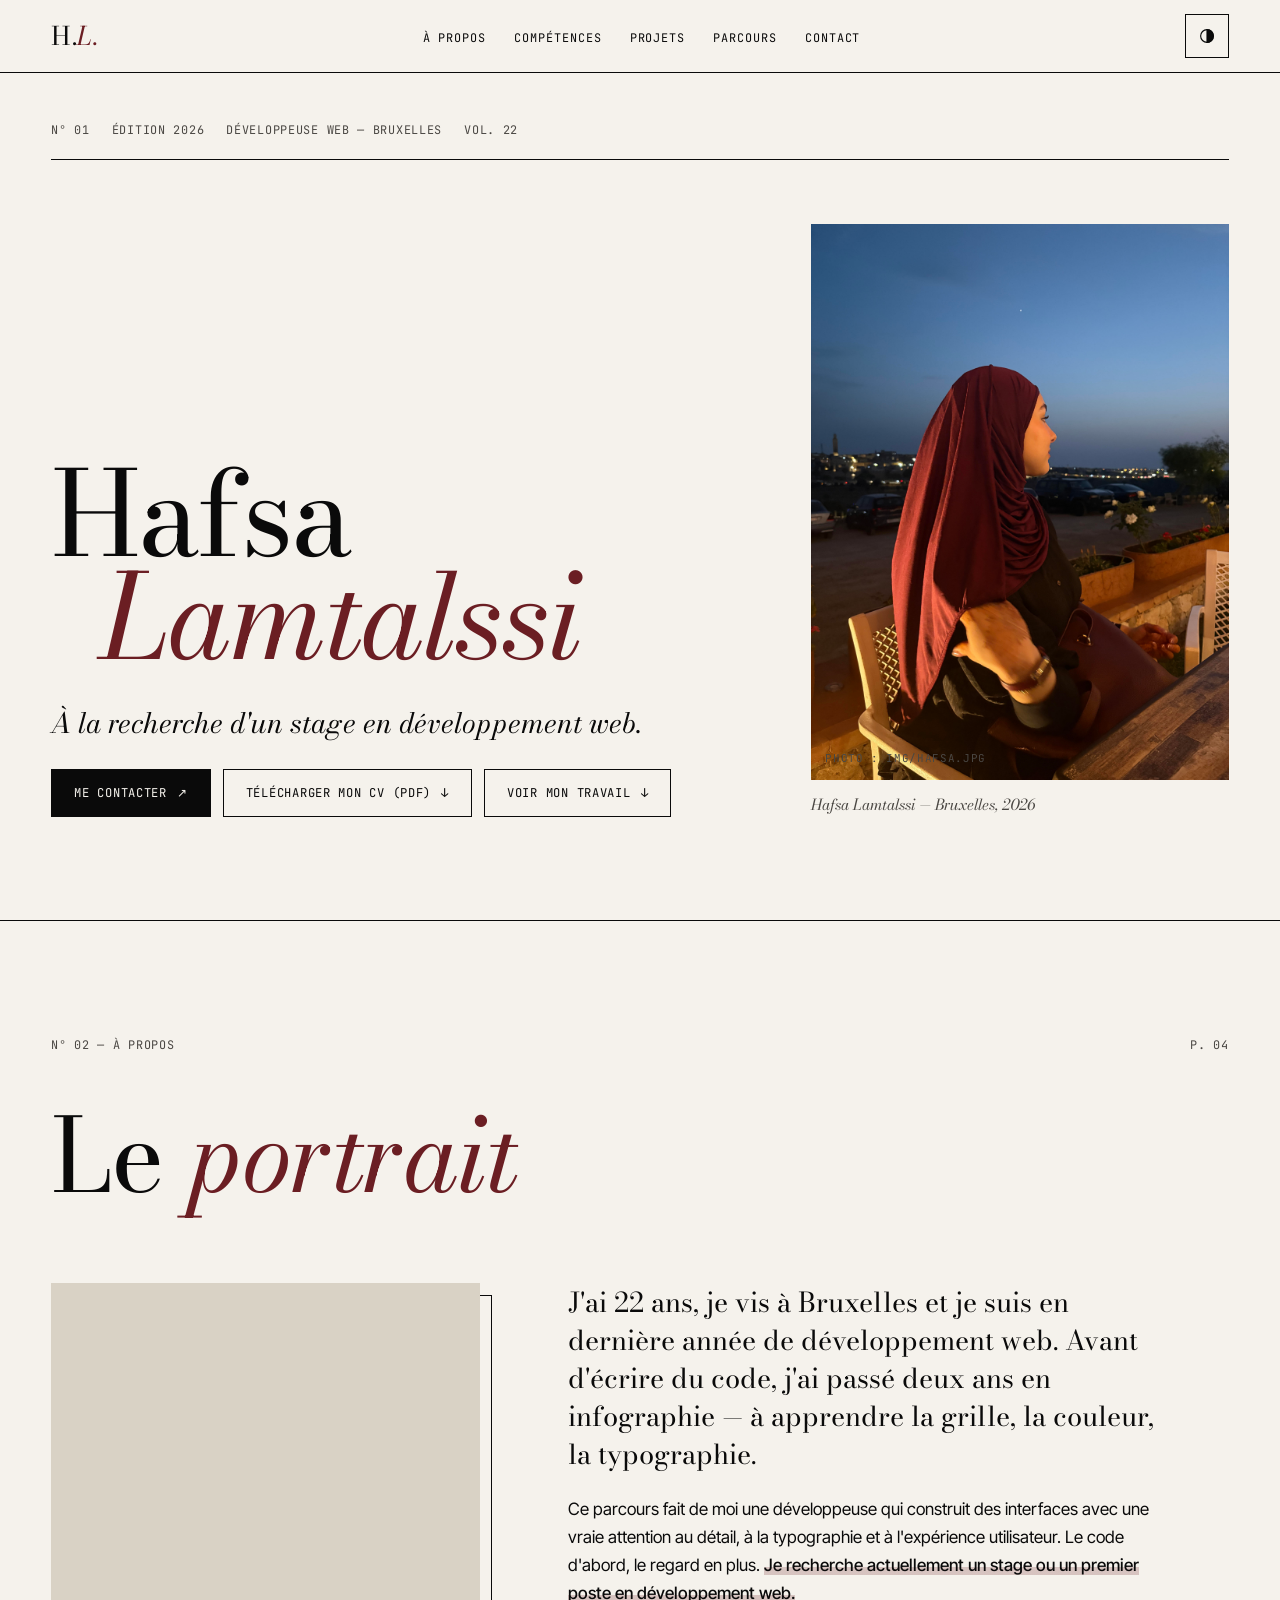
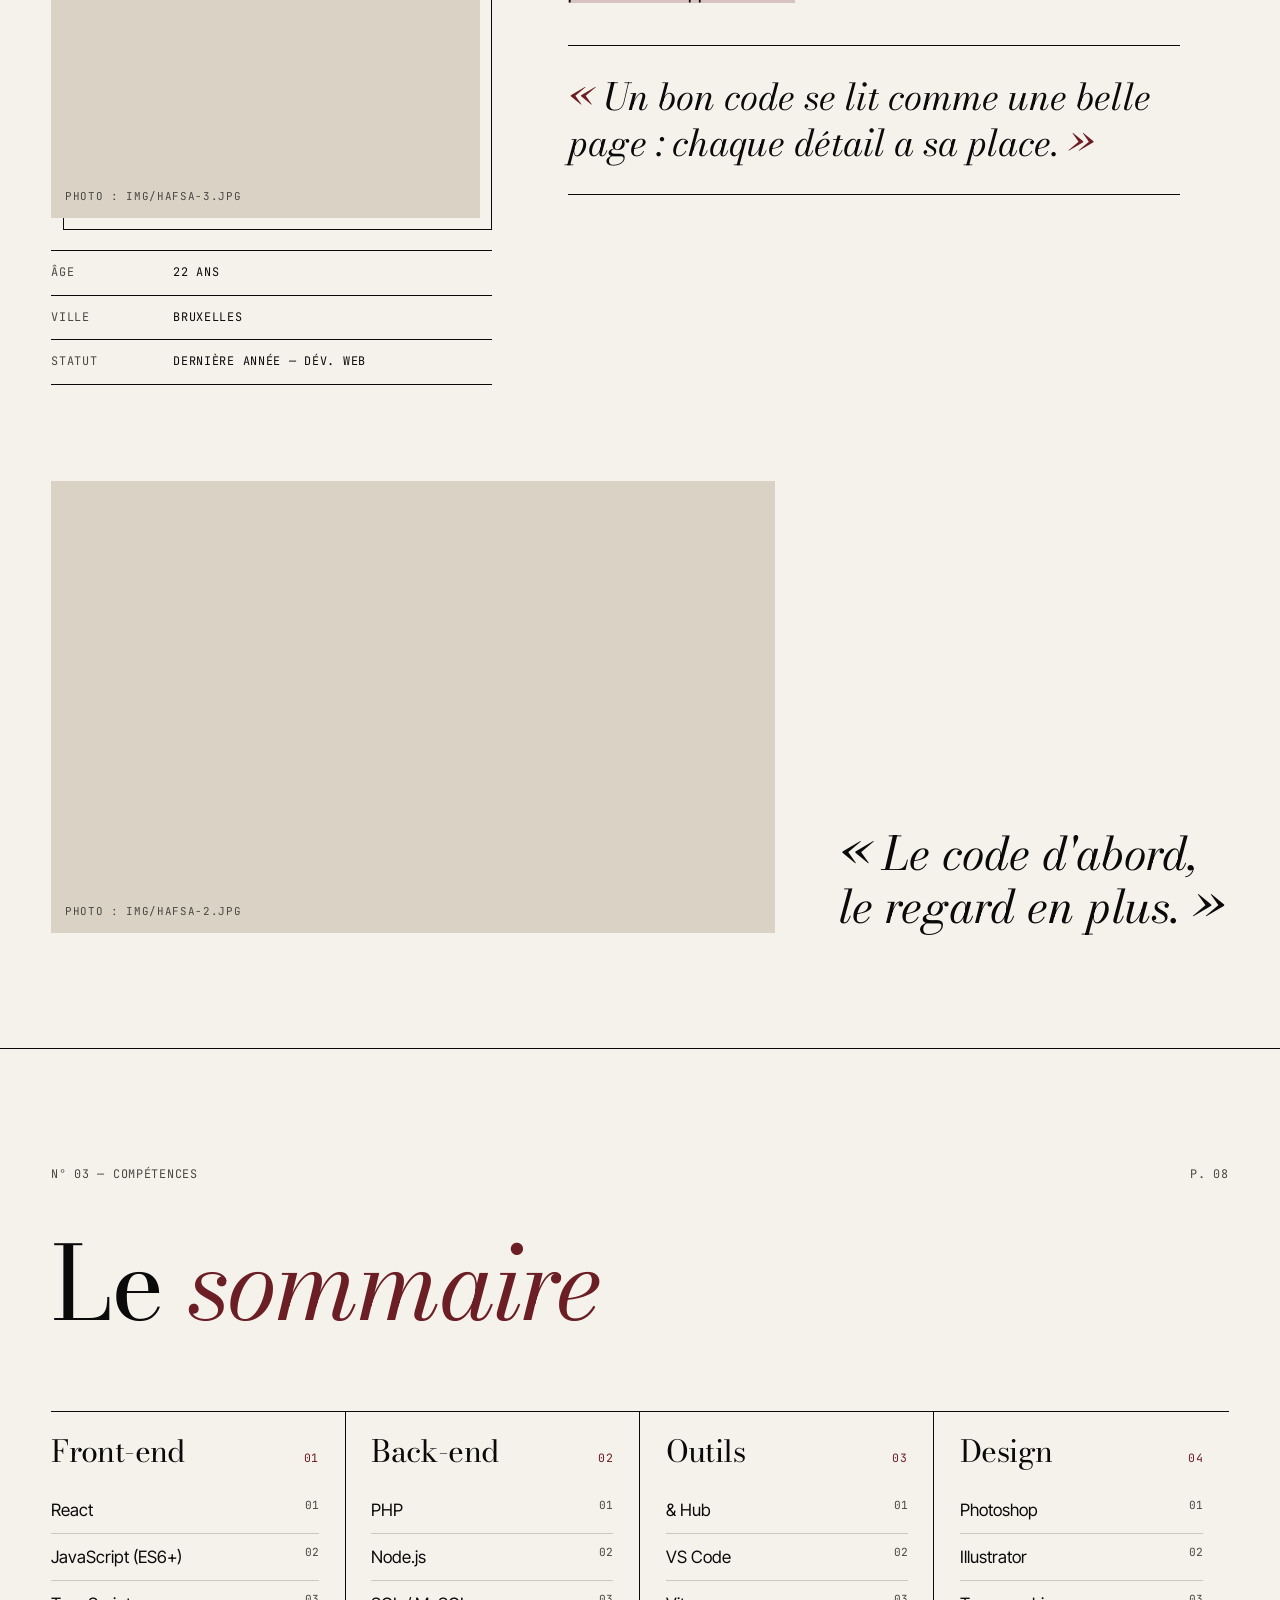
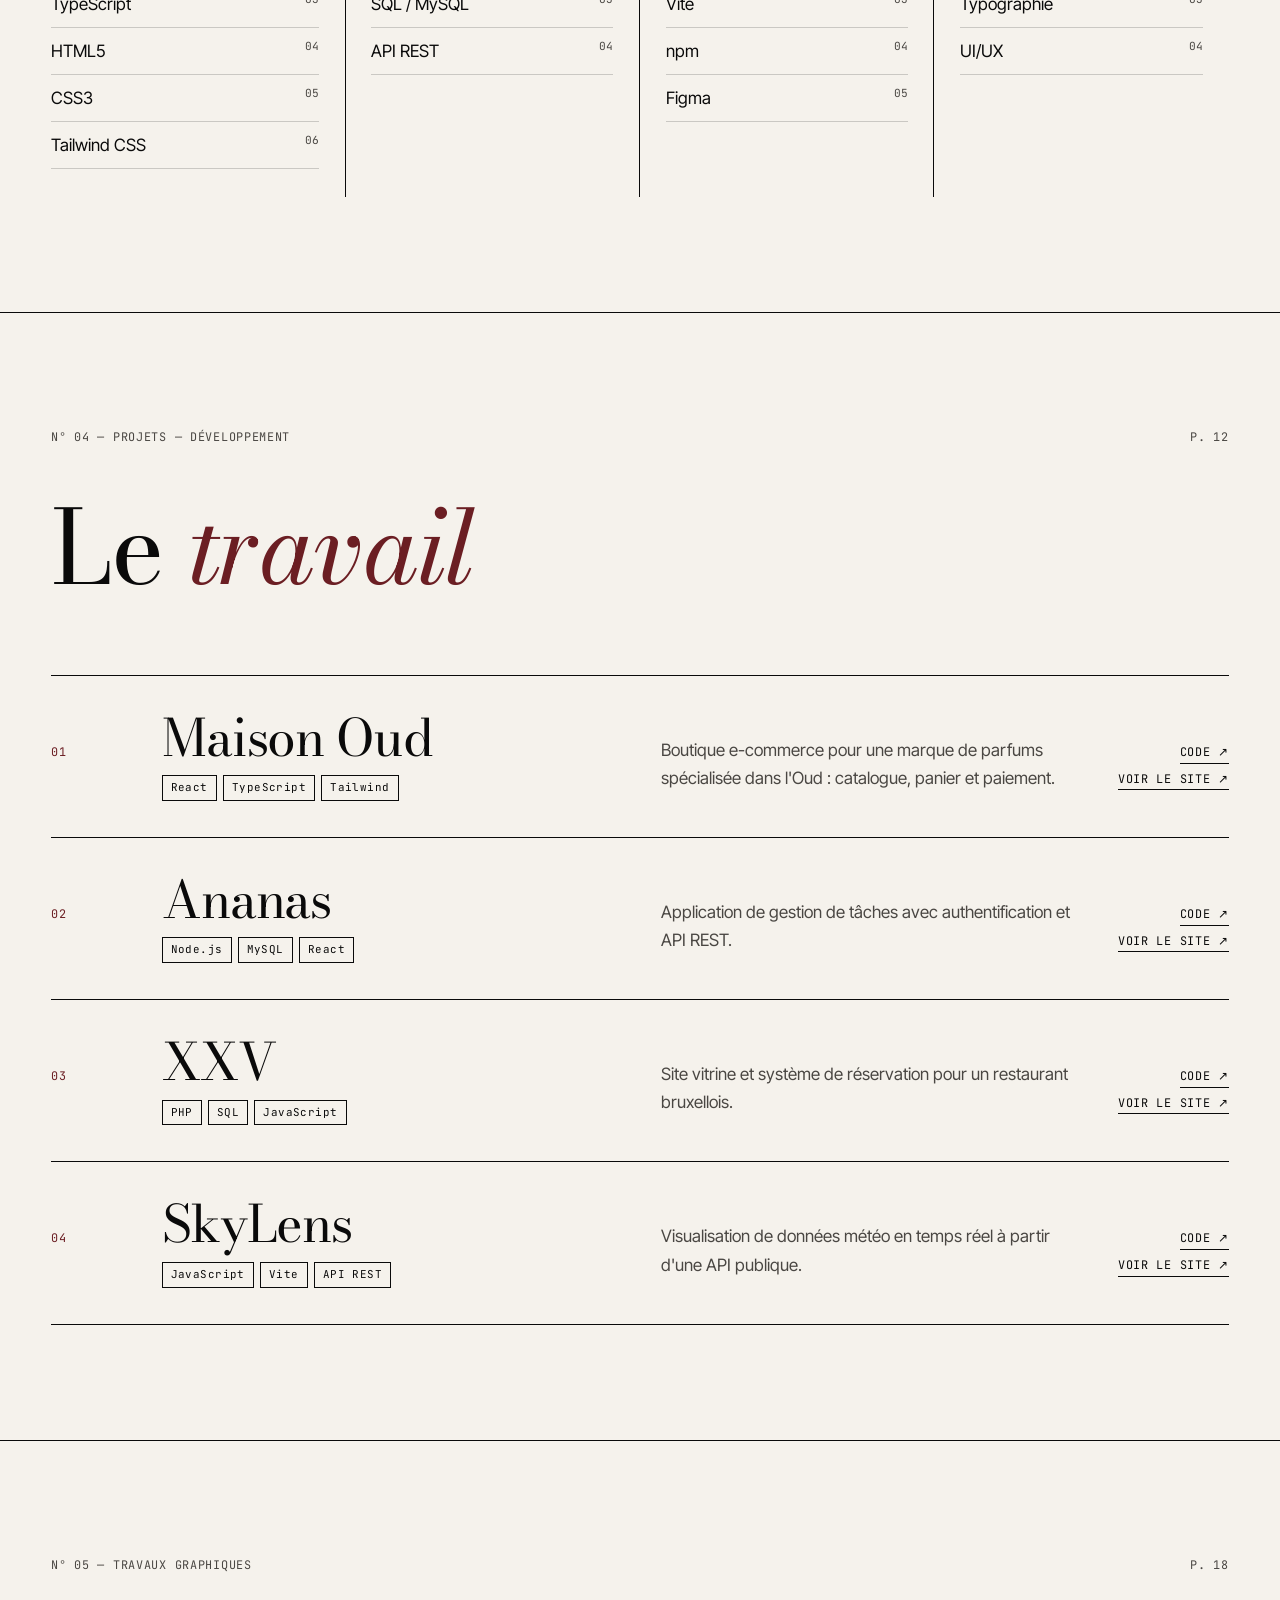
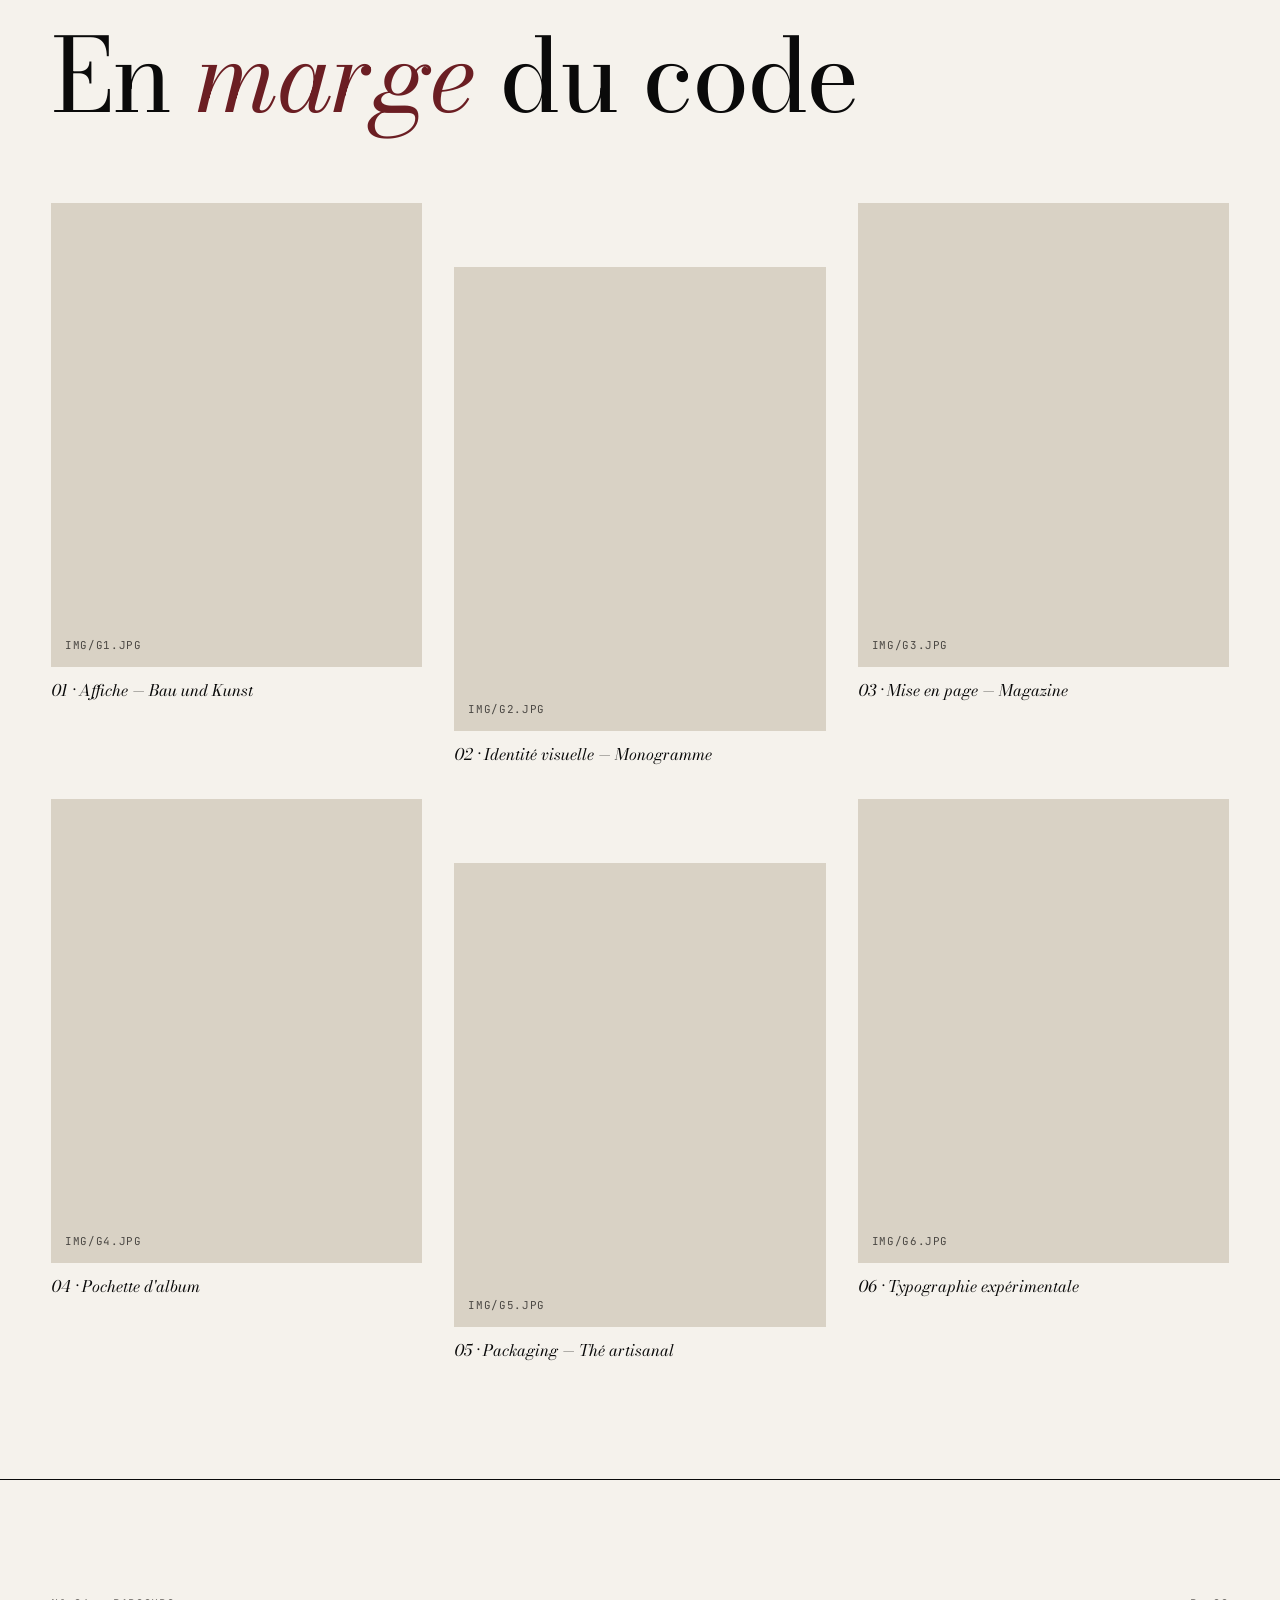
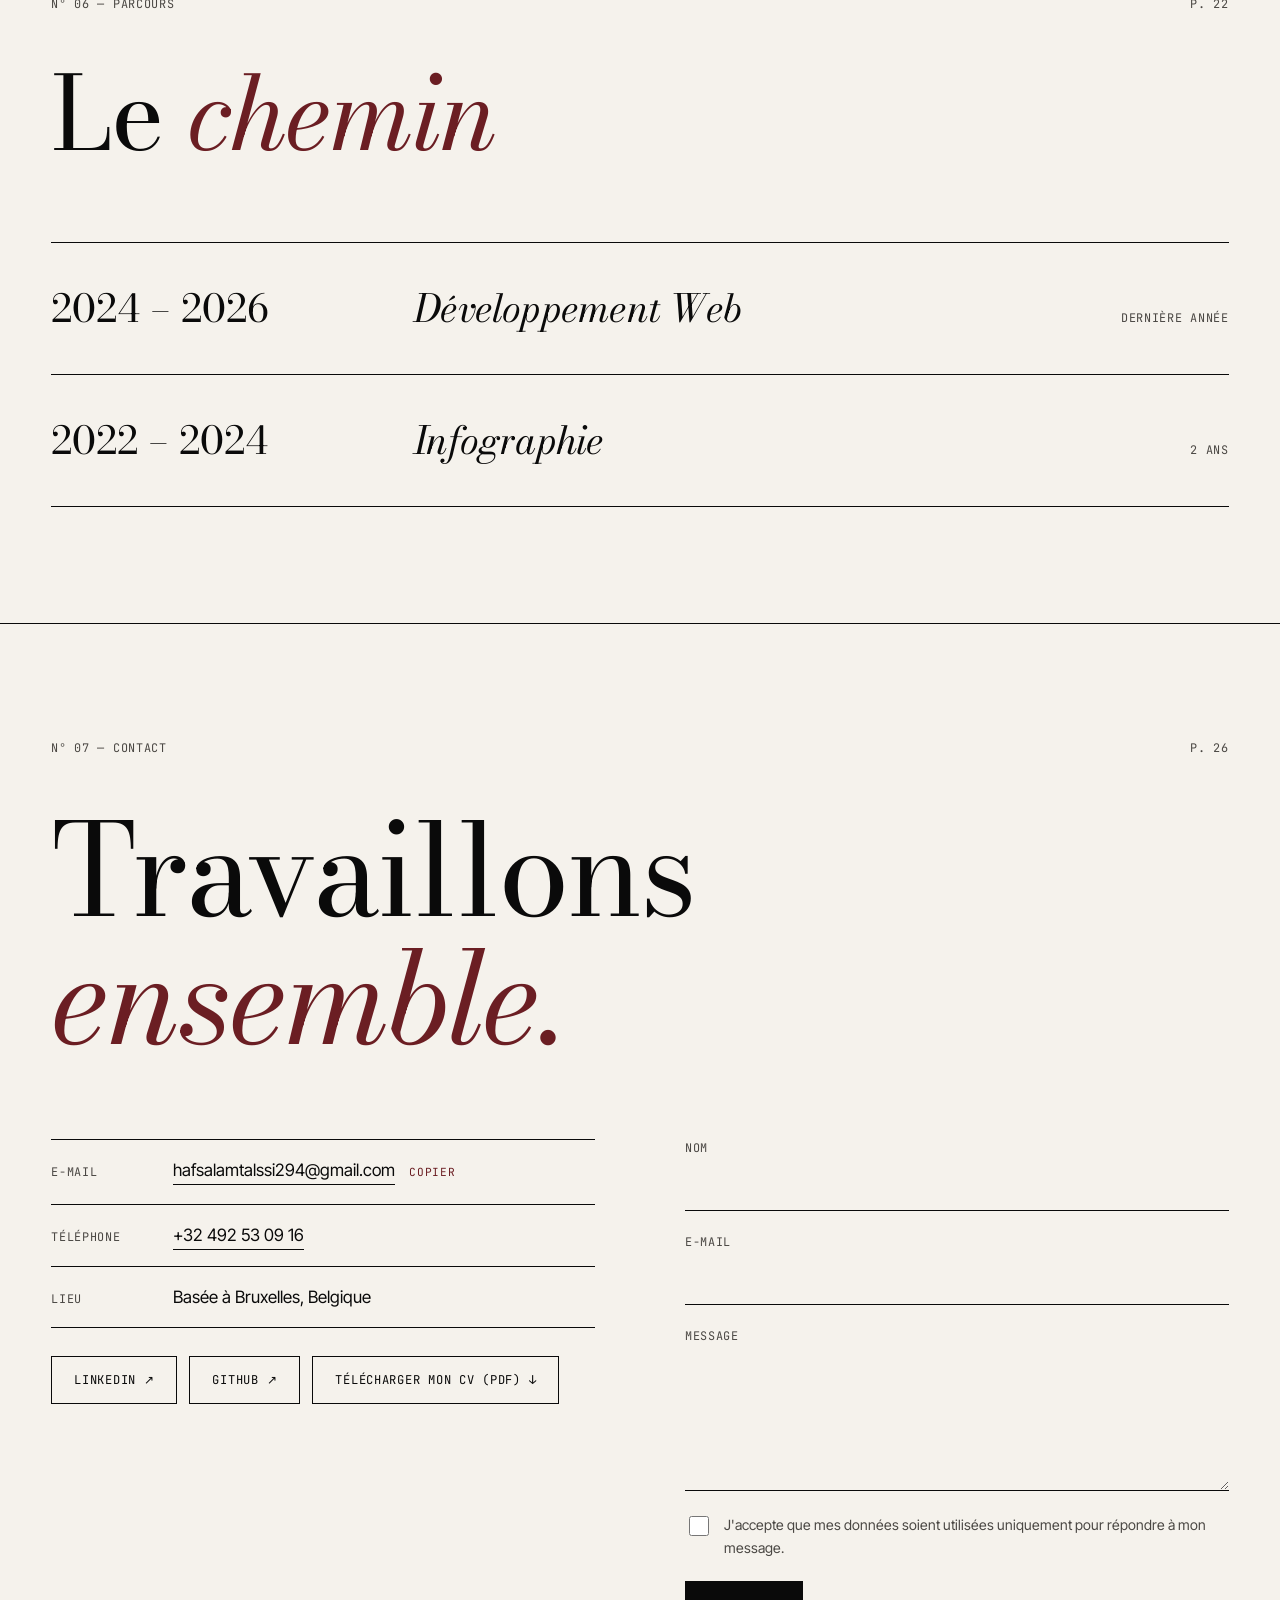
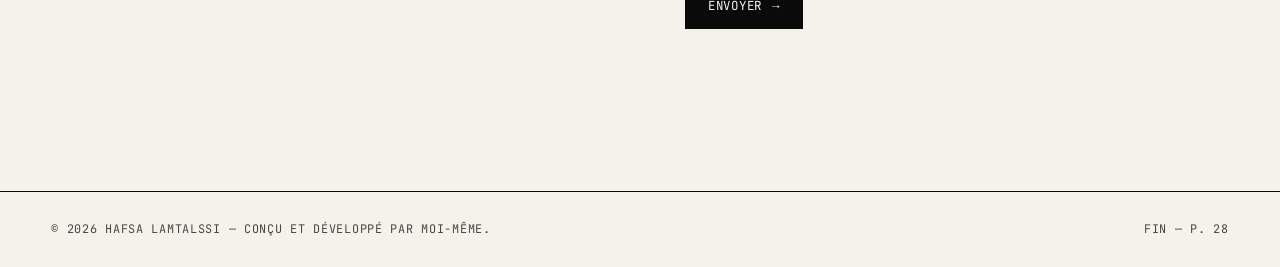
==== index.html @ 6d746a33 "Enhance index.html with SEO structured data Added structured data for SEO and updated favicon links." ====
<!doctype html>
<html lang="fr">
  <script type="application/ld+json">
{
  "@context": "https://schema.org",
  "@type": "WebSite",
  "name": "Hafsa Lamtalssi",
  "alternateName": ["H.L.", "Hafsa Lamtalssi — Portfolio"],
  "url": "https://hafsa-lamtalssi.github.io/"
}
</script>
<head>
<meta charset="utf-8">
<meta property="og:site_name" content="Hafsa Lamtalssi">
<meta name="google-site-verification" content="GaNGWUfgrgnXtbV1EJe59Grjs4hmrel8K9E1pBzyOyk" />
<meta name="viewport" content="width=device-width, initial-scale=1, viewport-fit=cover">
<title>Hafsa Lamtalssi — Développeuse Web à Bruxelles</title>
<meta name="description" content="Portfolio de Hafsa Lamtalssi, développeuse web junior à Bruxelles : React, TypeScript, PHP, Node.js — avec un œil de graphiste.">
<link rel="canonical" href="https://hafsa-lamtalssi.github.io/">
<meta name="theme-color" content="#f5f2ec">
<link rel="icon" href="/favicon.ico" sizes="any">
<link rel="icon" href="/favicon-48.png" type="image/png" sizes="48x48">
<link rel="icon" href="/favicon-192.png" type="image/png" sizes="192x192">
<link rel="icon" href="favicon.svg" type="image/svg+xml">
<link rel="apple-touch-icon" href="/apple-touch-icon.png">

<meta property="og:type" content="profile">
<meta property="og:locale" content="fr_BE">
<meta property="og:title" content="Hafsa Lamtalssi — Développeuse Web à Bruxelles">
<meta property="og:description" content="Développeuse web junior à Bruxelles, à la recherche d'un stage. React, TypeScript, PHP, Node.js.">
<meta property="og:url" content="https://hafsa-lamtalssi.github.io/">
<meta property="og:image" content="https://hafsa-lamtalssi.github.io/img/hafsa.jpg">

<link rel="preload" href="fonts/bodoni-moda-latin-400-normal.woff2" as="font" type="font/woff2" crossorigin>
<link rel="stylesheet" href="css/style.css">
<script>
  // Applique le thème choisi avant l'affichage (évite un flash de couleur)
  document.documentElement.classList.add('js');
  try { var t = localStorage.getItem('theme'); if (t) document.documentElement.setAttribute('data-theme', t); } catch (e) {}
  // Ouverture animée : une fois par visite, sauf si l'appareil demande moins d'animations
  try {
    var calme = window.matchMedia && window.matchMedia('(prefers-reduced-motion: reduce)').matches;
    if (!calme && !sessionStorage.getItem('intro-vue')) document.documentElement.classList.add('intro-on');
  } catch (e) {}
</script>

<script type="application/ld+json">
{
  "@context": "https://schema.org",
  "@type": "Person",
  "name": "Hafsa Lamtalssi",
  "jobTitle": "Développeuse web junior",
  "address": { "@type": "PostalAddress", "addressLocality": "Bruxelles", "addressCountry": "BE" },
  "email": "hafsalamtalssi294@gmail.com",
  "url": "https://hafsa-lamtalssi.hub.io/",
  "knowsAbout": ["React", "JavaScript", "TypeScript", "PHP", "Node.js", "SQL", "UI/UX"]
}
</script>
</head>
<body>
<a class="skip" href="#main">Aller au contenu</a>

<div class="intro" aria-hidden="true">
  <div class="intro-mark"><span class="m"><span>H.</span></span><span class="m l"><span>L.</span></span></div>
  <div class="intro-rule"></div>
  <p class="intro-sub mono">Portfolio — Édition 2026</p>
</div>

<p class="folio mono" aria-hidden="true"><span class="folio-sec">N° 01 — Couverture</span><span class="folio-p">p. 01</span></p>

<header class="site">
  <div class="wrap bar">
    <a class="mark" href="#top" aria-label="Hafsa Lamtalssi, haut de page">H.<em>L.</em></a>
    <nav class="main" id="menu" aria-label="Navigation principale">
      <ul>
        <li><a href="#apropos">À propos</a></li>
        <li><a href="#competences">Compétences</a></li>
        <li><a href="#projets">Projets</a></li>
        <li><a href="#parcours">Parcours</a></li>
        <li><a href="#contact">Contact</a></li>
      </ul>
    </nav>
    <div class="tools">
      <button class="icon-btn theme-btn" type="button" aria-label="Mode sombre" aria-pressed="false">
        <svg viewBox="0 0 24 24" fill="none" stroke="currentColor" stroke-width="1.5" aria-hidden="true"><circle cx="12" cy="12" r="8.5"/><path d="M12 3.5a8.5 8.5 0 0 1 0 17z" fill="currentColor"/></svg>
      </button>
      <button class="icon-btn menu-btn" type="button" aria-expanded="false" aria-controls="menu">
        <svg viewBox="0 0 24 24" fill="none" stroke="currentColor" stroke-width="1.5" aria-hidden="true"><path d="M3 7h18M3 12h18M3 17h18"/></svg>
        <span class="sr">Menu</span>
      </button>
    </div>
  </div>
</header>

<main id="main">

<!-- N° 01 · COUVERTURE -->
<div class="cover" id="top">
  <div class="wrap">
    <p class="issue mono"><span>N° 01</span><span>Édition 2026</span><span>Développeuse Web — Bruxelles</span><span>Vol. 22</span></p>
    <div class="cover-grid">
      <div>
        <h1><span class="line"><span>Hafsa</span></span> <span class="line"><em>Lamtalssi</em></span></h1>
        <p class="tagline">À la recherche d'un stage en développement web.</p>
        <div class="actions">
          <a class="btn solid" href="#contact">Me contacter <span aria-hidden="true">↗</span></a>
          <a class="btn" href="cv-hafsa-lamtalssi.pdf" download>Télécharger mon CV (PDF) <span aria-hidden="true">↓</span></a>
          <a class="btn" href="#projets">Voir mon travail <span aria-hidden="true">↓</span></a>
        </div>
      </div>
      <figure class="cover-photo">
        <div class="ph" data-label="Photo : img/hafsa.jpg">
          <img src="img/hafsa.jpg" alt="Portrait de Hafsa Lamtalssi souriante sur un balcon au coucher du soleil, Bruxelles" width="900" height="1200" fetchpriority="high" onerror="this.remove()">
        </div>
        <figcaption>Hafsa Lamtalssi — Bruxelles, 2026</figcaption>
      </figure>
    </div>
  </div>
</div>

<!-- N° 02 · À PROPOS -->
<section id="apropos">
  <div class="wrap">
    <p class="sec-head mono"><span>N° 02 — À propos</span><span>p. 04</span></p>
    <h2 class="sec-title">Le <em>portrait</em></h2>
    <div class="about-grid">
      <div>
        <div class="frame">
          <div class="ph square" data-label="Photo : img/hafsa-3.jpg">
            <img src="img/hafsa-3.jpg" alt="Hafsa Lamtalssi de profil, appuyée sur une balustrade face à la ville" width="800" height="1000" loading="lazy" onerror="this.remove()">
          </div>
        </div>
        <dl class="facts mono">
          <div><dt>Âge</dt><dd>22 ans</dd></div>
          <div><dt>Ville</dt><dd>Bruxelles</dd></div>
          <div><dt>Statut</dt><dd>Dernière année — Dév. Web</dd></div>
        </dl>
      </div>
      <div class="about-text">
        <p>J'ai 22 ans, je vis à Bruxelles et je suis en dernière année de développement web. Avant d'écrire du code, j'ai passé deux ans en infographie — à apprendre la grille, la couleur, la typographie.</p>
        <p>Ce parcours fait de moi une développeuse qui construit des interfaces avec une vraie attention au détail, à la typographie et à l'expérience utilisateur. Le code d'abord, le regard en plus. <strong>Je recherche actuellement un stage ou un premier poste en développement web.</strong></p>
        <p class="pull">Un bon code se lit comme une belle page : chaque détail a sa place.</p>
      </div>
    </div>
    <div class="spread">
      <div class="ph" data-label="Photo : img/hafsa-2.jpg">
        <img src="img/hafsa-2.jpg" alt="Hafsa Lamtalssi regardant le coucher du soleil sur les toits de Bruxelles" width="1600" height="1000" loading="lazy" onerror="this.remove()">
      </div>
      <blockquote><p>« Le code d'abord, le regard en plus. »</p></blockquote>
    </div>
  </div>
</section>

<!-- N° 03 · COMPÉTENCES -->
<section id="competences">
  <div class="wrap">
    <p class="sec-head mono"><span>N° 03 — Compétences</span><span>p. 08</span></p>
    <h2 class="sec-title">Le <em>sommaire</em></h2>
    <div class="skills">
      <div class="skill">
        <h3>Front-end <span>01</span></h3>
        <ol><li>React <span>01</span></li><li>JavaScript (ES6+) <span>02</span></li><li>TypeScript <span>03</span></li><li>HTML5 <span>04</span></li><li>CSS3 <span>05</span></li><li>Tailwind CSS <span>06</span></li></ol>
      </div>
      <div class="skill">
        <h3>Back-end <span>02</span></h3>
        <ol><li>PHP <span>01</span></li><li>Node.js <span>02</span></li><li>SQL / MySQL <span>03</span></li><li>API REST <span>04</span></li></ol>
      </div>
      <div class="skill">
        <h3>Outils <span>03</span></h3>
        <ol><li> &amp; Hub <span>01</span></li><li>VS Code <span>02</span></li><li>Vite <span>03</span></li><li>npm <span>04</span></li><li>Figma <span>05</span></li></ol>
      </div>
      <div class="skill">
        <h3>Design <span>04</span></h3>
        <ol><li>Photoshop <span>01</span></li><li>Illustrator <span>02</span></li><li>Typographie <span>03</span></li><li>UI/UX <span>04</span></li></ol>
      </div>
    </div>
  </div>
</section>

<!-- N° 04 · PROJETS
     ⚠ À REMPLACER par de vrais projets avant d'envoyer le site à un recruteur :
     nom, description, technologies, lien Hub et lien du site. -->
<section id="projets">
  <div class="wrap">
    <p class="sec-head mono"><span>N° 04 — Projets — Développement</span><span>p. 12</span></p>
    <h2 class="sec-title">Le <em>travail</em></h2>
    <ol class="projects">
      <li class="project">
        <span class="num mono">01</span>
        <div><h3>Maison Oud</h3><ul class="tags"><li>React</li><li>TypeScript</li><li>Tailwind</li></ul></div>
        <p>Boutique e-commerce pour une marque de parfums spécialisée dans l'Oud : catalogue, panier et paiement.</p>
        <div class="plinks mono"><a href="https://hub.com/" target="_blank" rel="noopener">Code ↗</a><a href="#">Voir le site ↗</a></div>
      </li>
      <li class="project">
        <span class="num mono">02</span>
        <div><h3>Ananas</h3><ul class="tags"><li>Node.js</li><li>MySQL</li><li>React</li></ul></div>
        <p>Application de gestion de tâches avec authentification et API REST.</p>
        <div class="plinks mono"><a href="https://hub.com/" target="_blank" rel="noopener">Code ↗</a><a href="#">Voir le site ↗</a></div>
      </li>
      <li class="project">
        <span class="num mono">03</span>
        <div><h3>XXV</h3><ul class="tags"><li>PHP</li><li>SQL</li><li>JavaScript</li></ul></div>
        <p>Site vitrine et système de réservation pour un restaurant bruxellois.</p>
        <div class="plinks mono"><a href="https://hub.com/" target="_blank" rel="noopener">Code ↗</a><a href="#">Voir le site ↗</a></div>
      </li>
      <li class="project">
        <span class="num mono">04</span>
        <div><h3>SkyLens</h3><ul class="tags"><li>JavaScript</li><li>Vite</li><li>API REST</li></ul></div>
        <p>Visualisation de données météo en temps réel à partir d'une API publique.</p>
        <div class="plinks mono"><a href="https://hub.com/" target="_blank" rel="noopener">Code ↗</a><a href="#">Voir le site ↗</a></div>
      </li>
    </ol>
  </div>
</section>

<!-- N° 05 · TRAVAUX GRAPHIQUES -->
<section id="graphisme">
  <div class="wrap">
    <p class="sec-head mono"><span>N° 05 — Travaux graphiques</span><span>p. 18</span></p>
    <h2 class="sec-title">En <em>marge</em> du code</h2>
    <div class="gallery">
      <figure><div class="ph" data-label="img/g1.jpg"><img src="img/g1.jpg" alt="Affiche — Bau und Kunst" width="800" height="1000" loading="lazy" onerror="this.remove()"></div><figcaption>01 · Affiche — Bau und Kunst</figcaption></figure>
      <figure><div class="ph" data-label="img/g2.jpg"><img src="img/g2.jpg" alt="Identité visuelle — Monogramme" width="800" height="1000" loading="lazy" onerror="this.remove()"></div><figcaption>02 · Identité visuelle — Monogramme</figcaption></figure>
      <figure><div class="ph" data-label="img/g3.jpg"><img src="img/g3.jpg" alt="Mise en page — Magazine" width="800" height="1000" loading="lazy" onerror="this.remove()"></div><figcaption>03 · Mise en page — Magazine</figcaption></figure>
      <figure><div class="ph" data-label="img/g4.jpg"><img src="img/g4.jpg" alt="Pochette d'album" width="800" height="1000" loading="lazy" onerror="this.remove()"></div><figcaption>04 · Pochette d'album</figcaption></figure>
      <figure><div class="ph" data-label="img/g5.jpg"><img src="img/g5.jpg" alt="Packaging — Thé artisanal" width="800" height="1000" loading="lazy" onerror="this.remove()"></div><figcaption>05 · Packaging — Thé artisanal</figcaption></figure>
      <figure><div class="ph" data-label="img/g6.jpg"><img src="img/g6.jpg" alt="Typographie expérimentale" width="800" height="1000" loading="lazy" onerror="this.remove()"></div><figcaption>06 · Typographie expérimentale</figcaption></figure>
    </div>
  </div>
</section>

<!-- N° 06 · PARCOURS -->
<section id="parcours">
  <div class="wrap">
    <p class="sec-head mono"><span>N° 06 — Parcours</span><span>p. 22</span></p>
    <h2 class="sec-title">Le <em>chemin</em></h2>
    <ol class="path">
      <li><time datetime="2024/2026">2024 – 2026</time><h3>Développement Web</h3><span class="mono">Dernière année</span></li>
      <li><time datetime="2022/2024">2022 – 2024</time><h3>Infographie</h3><span class="mono">2 ans</span></li>
    </ol>
  </div>
</section>

<!-- N° 07 · CONTACT -->
<section class="contact" id="contact">
  <div class="wrap">
    <p class="sec-head mono"><span>N° 07 — Contact</span><span>p. 26</span></p>
    <h2 class="sec-title">Travaillons <em>ensemble.</em></h2>
    <div class="contact-grid">
      <div>
        <dl class="coords">
          <div><dt class="mono">E-mail</dt><dd><a href="mailto:hafsalamtalssi294@gmail.com" id="email">hafsalamtalssi294@gmail.com</a><button class="copy" type="button" data-copy="hafsalamtalssi294@gmail.com">Copier</button></dd></div>
          <div><dt class="mono">Téléphone</dt><dd><a href="tel:+32492530916">+32 492 53 09 16</a></dd></div>
          <div><dt class="mono">Lieu</dt><dd>Basée à Bruxelles, Belgique</dd></div>
        </dl>
        <div class="links">
          <!-- ⚠ Remplacer par l'adresse exacte du profil LinkedIn et Hub -->
          <a class="btn" href="www.linkedin.com/in/hafsa-lamtalssi-94025a356" target="_blank" rel="noopener">LinkedIn ↗</a>
          <a class="btn" href="" target="_blank" rel="noopener">GitHub ↗</a>
          <a class="btn" href="cv-hafsa-lamtalssi.pdf" download>Télécharger mon CV (PDF) ↓</a>
        </div>
      </div>
      <!-- Formulaire : remplacer xyekpebz par l'identifiant Formspree (formspree.io) -->
      <form class="contact-form" action="https://formspree.io/f/xyekpebz" method="post" novalidate>
        <div class="field"><label class="mono" for="f-nom">Nom</label><input id="f-nom" name="nom" type="text" autocomplete="name" required maxlength="100"></div>
        <div class="field"><label class="mono" for="f-email">E-mail</label><input id="f-email" name="email" type="email" autocomplete="email" required maxlength="150"></div>
        <input type="hidden" name="_subject" value="Portfolio — nouveau message">
        <div class="field"><label class="mono" for="f-message">Message</label><textarea id="f-message" name="message" required maxlength="5000"></textarea></div>
        <div class="hp" aria-hidden="true"><label for="f-site">Ne pas remplir</label><input id="f-site" name="_gotcha" type="text" tabindex="-1" autocomplete="off"></div>
        <label class="consent" for="f-ok"><input id="f-ok" name="consentement" type="checkbox" value="oui" required> J'accepte que mes données soient utilisées uniquement pour répondre à mon message.</label>
        <button class="btn solid" type="submit">Envoyer <span aria-hidden="true">→</span></button>
        <p class="form-status" role="status" aria-live="polite"></p>
      </form>
    </div>
  </div>
</section>
</main>

<footer class="site">
  <div class="wrap mono">
    <span>© 2026 Hafsa Lamtalssi — Conçu et développé par moi-même.</span>
    <span>Fin — p. 28</span>
  </div>
</footer>
<script src="js/main.js" defer></script>
</body>
</html>
---- css/style.css ----
/* Portfolio Hafsa Lamtalssi — style magazine de mode
   Papier ivoire, encre noire, un seul accent. Didone géante pour les titres,
   grotesque fine pour le texte, mono pour les détails techniques.
   Pour changer la couleur d'accent (ex. couleur du voile) : modifier --accent. */

@font-face{font-family:"Bodoni Moda";font-style:normal;font-weight:400;font-display:swap;src:url("../fonts/bodoni-moda-latin-400-normal.woff2") format("woff2")}
@font-face{font-family:"Bodoni Moda";font-style:italic;font-weight:400;font-display:swap;src:url("../fonts/bodoni-moda-latin-400-italic.woff2") format("woff2")}
@font-face{font-family:"Bodoni Moda";font-style:normal;font-weight:500;font-display:swap;src:url("../fonts/bodoni-moda-latin-500-normal.woff2") format("woff2")}
@font-face{font-family:"Inter Tight";font-style:normal;font-weight:400;font-display:swap;src:url("../fonts/inter-tight-latin-400-normal.woff2") format("woff2")}
@font-face{font-family:"Inter Tight";font-style:normal;font-weight:500;font-display:swap;src:url("../fonts/inter-tight-latin-500-normal.woff2") format("woff2")}
@font-face{font-family:"JetBrains Mono";font-style:normal;font-weight:400;font-display:swap;src:url("../fonts/jetbrains-mono-latin-400-normal.woff2") format("woff2")}

:root{
  --paper:#f5f2ec; --paper-2:#ebe6dc; --ink:#0a0a0a; --ink-2:#4a4743; --rule:#0a0a0a;
  --accent:#6b1e23; --accent-ink:#ffffff; --photo:#d9d2c5;
  --serif:"Bodoni Moda","Didot","Bodoni 72",Georgia,serif;
  --sans:"Inter Tight","Helvetica Neue",Arial,sans-serif;
  --mono:"JetBrains Mono",ui-monospace,Menlo,Consolas,monospace;
  color-scheme:light;
}
:root[data-theme="dark"]{
  --paper:#0e0d0c; --paper-2:#1a1816; --ink:#f2ede4; --ink-2:#b5ada1; --rule:#f2ede4;
  --accent:#c98a8f; --accent-ink:#0e0d0c; --photo:#2a2724;
  color-scheme:dark;
}
@media (prefers-color-scheme:dark){
  :root:not([data-theme="light"]){
    --paper:#0e0d0c; --paper-2:#1a1816; --ink:#f2ede4; --ink-2:#b5ada1; --rule:#f2ede4;
    --accent:#c98a8f; --accent-ink:#0e0d0c; --photo:#2a2724;
    color-scheme:dark;
  }
}

*{box-sizing:border-box}
html{scroll-behavior:smooth;scroll-padding-top:80px}
@media (prefers-reduced-motion:reduce){html{scroll-behavior:auto}*{transition:none!important;animation:none!important}}
body{margin:0;background:var(--paper);color:var(--ink);font-family:var(--sans);font-size:17px;line-height:1.65;-webkit-text-size-adjust:100%;transition:background .4s,color .4s}
img{display:block;max-width:100%;height:auto}
a{color:inherit}
a:focus-visible,button:focus-visible,input:focus-visible,textarea:focus-visible{outline:2px solid var(--accent);outline-offset:3px}
p{margin:0}
h1,h2,h3{font-family:var(--serif);font-weight:400;margin:0;line-height:1;letter-spacing:-.02em}
em{font-style:italic}
.wrap{max-width:1280px;margin:0 auto;padding-inline:clamp(16px,4vw,56px)}
.mono{font-family:var(--mono);font-size:.74rem;letter-spacing:.06em;text-transform:uppercase}
.sr{position:absolute;width:1px;height:1px;overflow:hidden;clip:rect(0 0 0 0);white-space:nowrap}
.skip{position:absolute;left:16px;top:-60px;z-index:100;background:var(--ink);color:var(--paper);padding:10px 16px;text-decoration:none}
.skip:focus{top:12px}

/* En-tête */
header.site{position:sticky;top:env(safe-area-inset-top,0px);z-index:20;background:var(--paper);border-bottom:1px solid var(--rule);transition:background .4s}
.bar{display:flex;align-items:center;justify-content:space-between;gap:16px;padding-block:14px}
.mark{font-family:var(--serif);font-size:1.6rem;text-decoration:none;letter-spacing:.02em}
.mark em{color:var(--accent)}
nav.main ul{list-style:none;margin:0;padding:0;display:flex;gap:28px}
nav.main a{text-decoration:none;font-family:var(--mono);font-size:.74rem;letter-spacing:.08em;text-transform:uppercase;padding-block:6px;border-bottom:1px solid transparent}
nav.main a:hover{border-color:var(--ink)}
.tools{display:flex;align-items:center;gap:10px}
.icon-btn{display:inline-flex;align-items:center;justify-content:center;gap:8px;min-width:44px;min-height:44px;background:none;border:1px solid var(--rule);color:var(--ink);font:inherit;cursor:pointer;padding:0 12px}
.icon-btn svg{width:18px;height:18px}
.menu-btn{display:none}

/* Couverture */
.cover .wrap{padding-block:clamp(28px,4vw,48px) clamp(56px,8vw,104px)}
.issue{display:flex;flex-wrap:wrap;gap:6px 22px;padding-bottom:18px;border-bottom:1px solid var(--rule);color:var(--ink-2)}
.cover-grid{display:grid;grid-template-columns:minmax(0,1.25fr) minmax(0,.75fr);gap:clamp(32px,5vw,72px);align-items:end;margin-top:clamp(32px,5vw,64px)}
.cover h1{font-size:clamp(3.6rem,9.2vw,8.8rem);line-height:.88;font-weight:400}
.cover h1 span{display:block}
.cover h1 em{padding-left:clamp(0px,4vw,64px)}
.tagline{margin-top:clamp(24px,3vw,36px);font-family:var(--serif);font-style:italic;font-size:clamp(1.3rem,2.2vw,1.75rem);line-height:1.3;max-width:24em}
.actions{display:flex;flex-wrap:wrap;gap:12px;margin-top:28px}
.btn{display:inline-flex;align-items:center;gap:10px;min-height:48px;padding:12px 22px;border:1px solid var(--rule);text-decoration:none;font-family:var(--mono);font-size:.76rem;letter-spacing:.06em;text-transform:uppercase;transition:background .25s,color .25s}
.btn:hover{background:var(--ink);color:var(--paper)}
.btn.solid{background:var(--ink);color:var(--paper)}
.btn.solid:hover{background:var(--accent);border-color:var(--accent);color:var(--accent-ink)}
.cover-photo{margin:0}
.cover-photo figcaption{margin-top:12px;font-family:var(--serif);font-style:italic;font-size:.95rem;color:var(--ink-2)}

/* Photos (avec emplacement si l'image n'est pas encore ajoutée) */
.ph{position:relative;background:var(--photo);aspect-ratio:3/4;overflow:hidden}
.ph img{width:100%;height:100%;object-fit:cover}
.ph::before{content:attr(data-label);position:absolute;inset:auto 14px 12px 14px;font-family:var(--mono);font-size:.68rem;letter-spacing:.06em;text-transform:uppercase;color:var(--ink-2)}
.ph.square{aspect-ratio:4/5}

/* Sections */
section{padding-block:clamp(64px,9vw,120px);border-top:1px solid var(--rule)}
.sec-head{display:flex;justify-content:space-between;gap:16px;color:var(--ink-2);margin-bottom:clamp(28px,4vw,48px)}
.sec-title{font-size:clamp(3rem,8vw,6.5rem);margin-bottom:clamp(40px,6vw,80px)}
.sec-title em{color:var(--accent)}

/* À propos */
.about-grid{display:grid;grid-template-columns:minmax(0,.8fr) minmax(0,1.2fr);gap:clamp(32px,6vw,96px);align-items:start}
.frame{position:relative;margin:0 12px 12px 0;isolation:isolate}
.frame::after{content:"";position:absolute;inset:12px -12px -12px 12px;border:1px solid var(--rule);pointer-events:none;z-index:-1}
.facts{margin:32px 0 0;display:grid;border-top:1px solid var(--rule)}
.facts div{display:grid;grid-template-columns:110px minmax(0,1fr);gap:12px;padding-block:12px;border-bottom:1px solid var(--rule)}
.facts dt{color:var(--ink-2)}
.facts dd{margin:0}
.about-text{display:grid;gap:22px;max-width:36em}
.about-text p:first-child{font-family:var(--serif);font-size:clamp(1.35rem,2.2vw,1.7rem);line-height:1.4}
.about-text strong{font-weight:500;background:linear-gradient(transparent 62%,color-mix(in srgb,var(--accent) 22%,transparent) 62%)}
.pull{margin:16px 0 0;padding:28px 0;border-top:1px solid var(--rule);border-bottom:1px solid var(--rule);font-family:var(--serif);font-style:italic;font-size:clamp(1.6rem,3vw,2.3rem);line-height:1.25}
.pull::before{content:"« ";color:var(--accent)}
.pull::after{content:" »";color:var(--accent)}
.spread{display:grid;grid-template-columns:minmax(0,1.3fr) minmax(0,.7fr);gap:clamp(24px,5vw,72px);align-items:end;margin-top:clamp(56px,8vw,96px)}
.spread .ph{aspect-ratio:16/10}
.spread blockquote{margin:0;font-family:var(--serif);font-style:italic;font-size:clamp(1.8rem,3.6vw,3rem);line-height:1.15}

/* Compétences */
.skills{display:grid;grid-template-columns:repeat(4,minmax(0,1fr));gap:0;border-top:1px solid var(--rule)}
.skill{padding:24px clamp(16px,2vw,28px) 28px 0;border-right:1px solid var(--rule)}
.skill+.skill{padding-left:clamp(16px,2vw,28px)}
.skill:last-child{border-right:0}
.skill h3{display:flex;justify-content:space-between;align-items:baseline;gap:8px;font-size:1.9rem;margin-bottom:20px}
.skill h3 span{font-family:var(--mono);font-size:.72rem;letter-spacing:.06em;color:var(--accent)}
.skill ol{list-style:none;margin:0;padding:0;display:grid}
.skill li{display:flex;justify-content:space-between;gap:12px;padding-block:9px;border-bottom:1px solid color-mix(in srgb,var(--rule) 18%,transparent)}
.skill li span{font-family:var(--mono);font-size:.7rem;color:var(--ink-2)}

/* Projets */
.projects{list-style:none;margin:0;padding:0;border-top:1px solid var(--rule)}
.project{display:grid;grid-template-columns:72px minmax(0,1.1fr) minmax(0,1fr) auto;gap:clamp(16px,3vw,40px);align-items:baseline;padding-block:clamp(24px,3vw,36px);border-bottom:1px solid var(--rule)}
.project .num{color:var(--accent)}
.project h3{font-size:clamp(2rem,4vw,3.4rem)}
.project p{color:var(--ink-2)}
.tags{display:flex;flex-wrap:wrap;gap:6px;margin-top:12px}
.tags li{list-style:none;border:1px solid var(--rule);padding:3px 8px;font-family:var(--mono);font-size:.68rem;letter-spacing:.04em}
.tags{padding:0}
.plinks{display:grid;gap:6px;justify-items:end;white-space:nowrap}
.plinks a{text-decoration:none;border-bottom:1px solid var(--rule)}
.plinks a:hover{color:var(--accent);border-color:var(--accent)}

/* Travaux graphiques */
.gallery{display:grid;grid-template-columns:repeat(3,minmax(0,1fr));gap:clamp(16px,2.5vw,32px)}
.gallery figure{margin:0}
.gallery .ph{aspect-ratio:4/5}
.gallery figure:nth-child(3n+2){margin-top:clamp(0px,5vw,64px)}
.gallery figcaption{margin-top:10px;font-family:var(--serif);font-style:italic;font-size:1rem}

/* Parcours */
.path{list-style:none;margin:0;padding:0;border-top:1px solid var(--rule)}
.path li{display:grid;grid-template-columns:minmax(0,.9fr) minmax(0,1.4fr) minmax(0,.7fr);gap:24px;align-items:baseline;padding-block:clamp(22px,3vw,34px);border-bottom:1px solid var(--rule)}
.path time{font-family:var(--serif);font-size:clamp(1.6rem,3vw,2.4rem);font-variant-numeric:lining-nums}
.path h3{font-size:clamp(1.6rem,3vw,2.4rem);font-style:italic}
.path span{text-align:right;color:var(--ink-2)}

/* Contact */
.contact .sec-title{font-size:clamp(3.4rem,10vw,9rem)}
.contact-grid{display:grid;grid-template-columns:minmax(0,1fr) minmax(0,1fr);gap:clamp(40px,7vw,112px)}
.coords{margin:0;display:grid;border-top:1px solid var(--rule)}
.coords div{display:grid;grid-template-columns:110px minmax(0,1fr);gap:12px;padding-block:16px;border-bottom:1px solid var(--rule);align-items:baseline}
.coords dt{color:var(--ink-2)}
.coords dd{margin:0;display:flex;flex-wrap:wrap;gap:8px 14px;align-items:baseline;overflow-wrap:anywhere}
.coords a{text-decoration:none;border-bottom:1px solid var(--rule)}
.copy{background:none;border:0;color:var(--accent);font-family:var(--mono);font-size:.7rem;letter-spacing:.06em;text-transform:uppercase;cursor:pointer;padding:6px 0;min-height:32px}
.links{display:flex;flex-wrap:wrap;gap:12px;margin-top:28px}
form.contact-form{display:grid;gap:22px}
.field{display:grid;gap:4px}
.field label{color:var(--ink-2)}
.field input,.field textarea{width:100%;background:transparent;border:0;border-bottom:1px solid var(--rule);color:var(--ink);font:inherit;font-size:1.05rem;padding:10px 0;border-radius:0}
.field textarea{min-height:140px;resize:vertical}
.field input:focus,.field textarea:focus{outline:none;border-bottom:2px solid var(--accent)}
.consent{display:flex;gap:12px;align-items:flex-start;font-size:.88rem;color:var(--ink-2)}
.consent input{width:20px;height:20px;margin-top:3px;accent-color:var(--accent);flex:none}
.hp{position:absolute;left:-9999px}
.form-status{min-height:1.6em;font-size:.95rem}
.form-status.ok{color:var(--ink)}
.form-status.err{color:var(--accent)}
.contact-form .btn{justify-self:start;cursor:pointer;font-size:.78rem}

/* Pied de page */
footer.site{border-top:1px solid var(--rule);padding-block:28px}
footer.site .wrap{display:flex;flex-wrap:wrap;justify-content:space-between;gap:10px 24px;color:var(--ink-2)}

/* Écrans moyens */
@media (max-width:980px){
  .js .menu-btn{display:inline-flex}
  .js nav.main{display:none;position:absolute;left:0;right:0;top:100%;background:var(--paper);border-bottom:1px solid var(--rule)}
  .js nav.main.open{display:block}
  nav.main ul{flex-direction:column;gap:0;padding:8px clamp(16px,4vw,56px) 16px}
  nav.main li{border-top:1px solid color-mix(in srgb,var(--rule) 20%,transparent)}
  nav.main a{display:block;padding-block:14px;font-size:.82rem}
  .skills{grid-template-columns:repeat(2,minmax(0,1fr))}
  .skill:nth-child(2){border-right:0}
  .skill:nth-child(3){padding-left:0}
  .skill:nth-child(n+3){border-top:1px solid var(--rule)}
  .project{grid-template-columns:56px minmax(0,1fr);}
  .project>p,.project .plinks{grid-column:2}
  .plinks{justify-items:start;grid-auto-flow:column;justify-content:start;gap:20px}
}
/* Téléphones */
@media (max-width:760px){
  .cover-grid,.about-grid,.spread,.contact-grid{grid-template-columns:minmax(0,1fr)}
  .cover-photo{max-width:420px}
  .cover h1{font-size:clamp(3.4rem,17vw,6rem)}
  .gallery{grid-template-columns:repeat(2,minmax(0,1fr))}
  .gallery figure:nth-child(3n+2){margin-top:0}
  .gallery figure:nth-child(2n){margin-top:40px}
  .path li{grid-template-columns:minmax(0,1fr)}
  .path span{text-align:left}
}
@media (max-width:520px){
  .skills{grid-template-columns:minmax(0,1fr)}
  .skill,.skill+.skill{padding-left:0;border-right:0}
  .skill+.skill{border-top:1px solid var(--rule)}
  .facts div,.coords div{grid-template-columns:minmax(0,1fr);gap:2px}
  .project{grid-template-columns:minmax(0,1fr);gap:8px}
  .project>p,.project .plinks{grid-column:1}
  .btn{width:100%;justify-content:center}
  .cover h1 em{padding-left:0}
  .issue span:nth-child(n+3){display:none}
}
@media print{
  header.site,.actions,.contact-form,.theme-btn{display:none}
  body{background:#fff;color:#000}
}

/* ============================================================
   ANIMATIONS
   ============================================================ */

/* Délais : courts sans écran d'ouverture, décalés quand il joue */
:root{--d1:.05s;--d2:.2s;--d3:.4s;--d4:.6s;--d5:.8s}
:root.intro-on,:root.intro-done{--d1:2.05s;--d2:2.2s;--d3:2.4s;--d4:2.6s;--d5:2.8s}
:root.intro-skip{--d1:.05s;--d2:.2s;--d3:.4s;--d4:.6s;--d5:.8s}

/* --- Écran d'ouverture : le monogramme H.L. --- */
.intro{display:none}
.intro-on .intro{display:grid;place-content:center;justify-items:center;gap:22px;position:fixed;inset:0;z-index:300;background:#0a0a0a;color:#f5f2ec;animation:intro-out .95s cubic-bezier(.76,0,.24,1) 1.75s forwards;cursor:pointer}
.intro-on body{overflow:hidden}
.intro-mark{display:flex;align-items:baseline;font-family:var(--serif);font-size:clamp(5rem,16vw,11rem);line-height:.95;letter-spacing:.01em}
.intro-mark .m{display:inline-block;overflow:hidden;padding:0 .04em .06em}
.intro-mark .m span{display:inline-block;animation:rise 1s cubic-bezier(.2,.8,.2,1) .15s both}
.intro-mark .l span{font-style:italic;color:#d9a3a7;animation-delay:.32s}
.intro-rule{height:1px;width:0;background:currentColor;animation:rule .9s cubic-bezier(.6,0,.2,1) .7s forwards}
.intro-sub{opacity:0;letter-spacing:.2em;animation:fade .7s ease 1s forwards}
@keyframes intro-out{to{transform:translateY(-100%);visibility:hidden}}
@keyframes rise{from{transform:translateY(105%)}}
@keyframes rule{to{width:min(220px,50vw)}}
@keyframes fade{to{opacity:1}}
@keyframes fade-up{from{opacity:0;transform:translateY(18px)}}
@keyframes unveil{from{clip-path:inset(100% 0 0 0)}to{clip-path:inset(0 0 0 0)}}
@keyframes drop{from{opacity:0;transform:translateY(-100%)}}

/* --- Entrée de la couverture --- */
header.site{animation:drop .7s cubic-bezier(.2,.8,.2,1) var(--d1) both}
.issue{animation:fade-up .7s ease var(--d1) both}
.cover h1 .line{display:block;overflow:hidden;padding:0 .12em .1em 0;margin-bottom:-.1em}
.cover h1 .line>span,.cover h1 .line>em{display:inline-block;animation:rise 1.1s cubic-bezier(.2,.8,.2,1) var(--d2) both}
.cover h1 .line+.line>em{animation-delay:var(--d3)}
.tagline{animation:fade-up .8s ease var(--d4) both}
.cover .actions{animation:fade-up .8s ease var(--d5) both}
.cover-photo .ph{animation:unveil 1.3s cubic-bezier(.7,0,.2,1) var(--d3) both}
.cover-photo figcaption{animation:fade .8s ease var(--d5) both}

/* --- Titres de section qui montent quand on y arrive --- */
.reveal{opacity:0;transform:translateY(28px);transition:opacity .9s ease,transform .9s cubic-bezier(.2,.8,.2,1)}
.reveal.in{opacity:1;transform:none}

/* --- Curseur personnalisé (souris uniquement) --- */
.has-cursor,.has-cursor a,.has-cursor button,.has-cursor label{cursor:none}
.has-cursor input,.has-cursor textarea{cursor:text}
.cursor-dot,.cursor-ring{position:fixed;left:0;top:0;z-index:250;pointer-events:none;border-radius:50%;opacity:0;transition:opacity .3s,width .3s,height .3s,margin .3s,background .3s,border-color .3s}
.cursor-dot{width:6px;height:6px;margin:-3px 0 0 -3px;background:var(--accent)}
.cursor-ring{width:34px;height:34px;margin:-17px 0 0 -17px;border:1px solid var(--ink)}
.cursor-on .cursor-dot,.cursor-on .cursor-ring{opacity:1}
.cursor-hover .cursor-ring{width:64px;height:64px;margin:-32px 0 0 -32px;border-color:var(--accent);background:color-mix(in srgb,var(--accent) 12%,transparent)}
.cursor-hover .cursor-dot{opacity:0}
.cursor-text .cursor-ring,.cursor-text .cursor-dot{opacity:0}
.cursor-down .cursor-ring{width:24px;height:24px;margin:-12px 0 0 -12px}

/* --- Folio : la page du magazine où l'on se trouve --- */
.folio{position:fixed;right:clamp(16px,2.5vw,32px);bottom:clamp(16px,2.5vw,28px);z-index:15;display:flex;gap:14px;margin:0;padding:9px 14px;background:var(--paper);border:1px solid var(--rule);opacity:0;transform:translateY(10px);transition:opacity .4s,transform .4s,background .4s;pointer-events:none}
.folio.show{opacity:1;transform:none}
.folio-p{color:var(--accent)}
@media (max-width:760px){.folio{display:none}}

/* Nom de famille en couleur d accent */
.cover h1 em{color:var(--accent)}
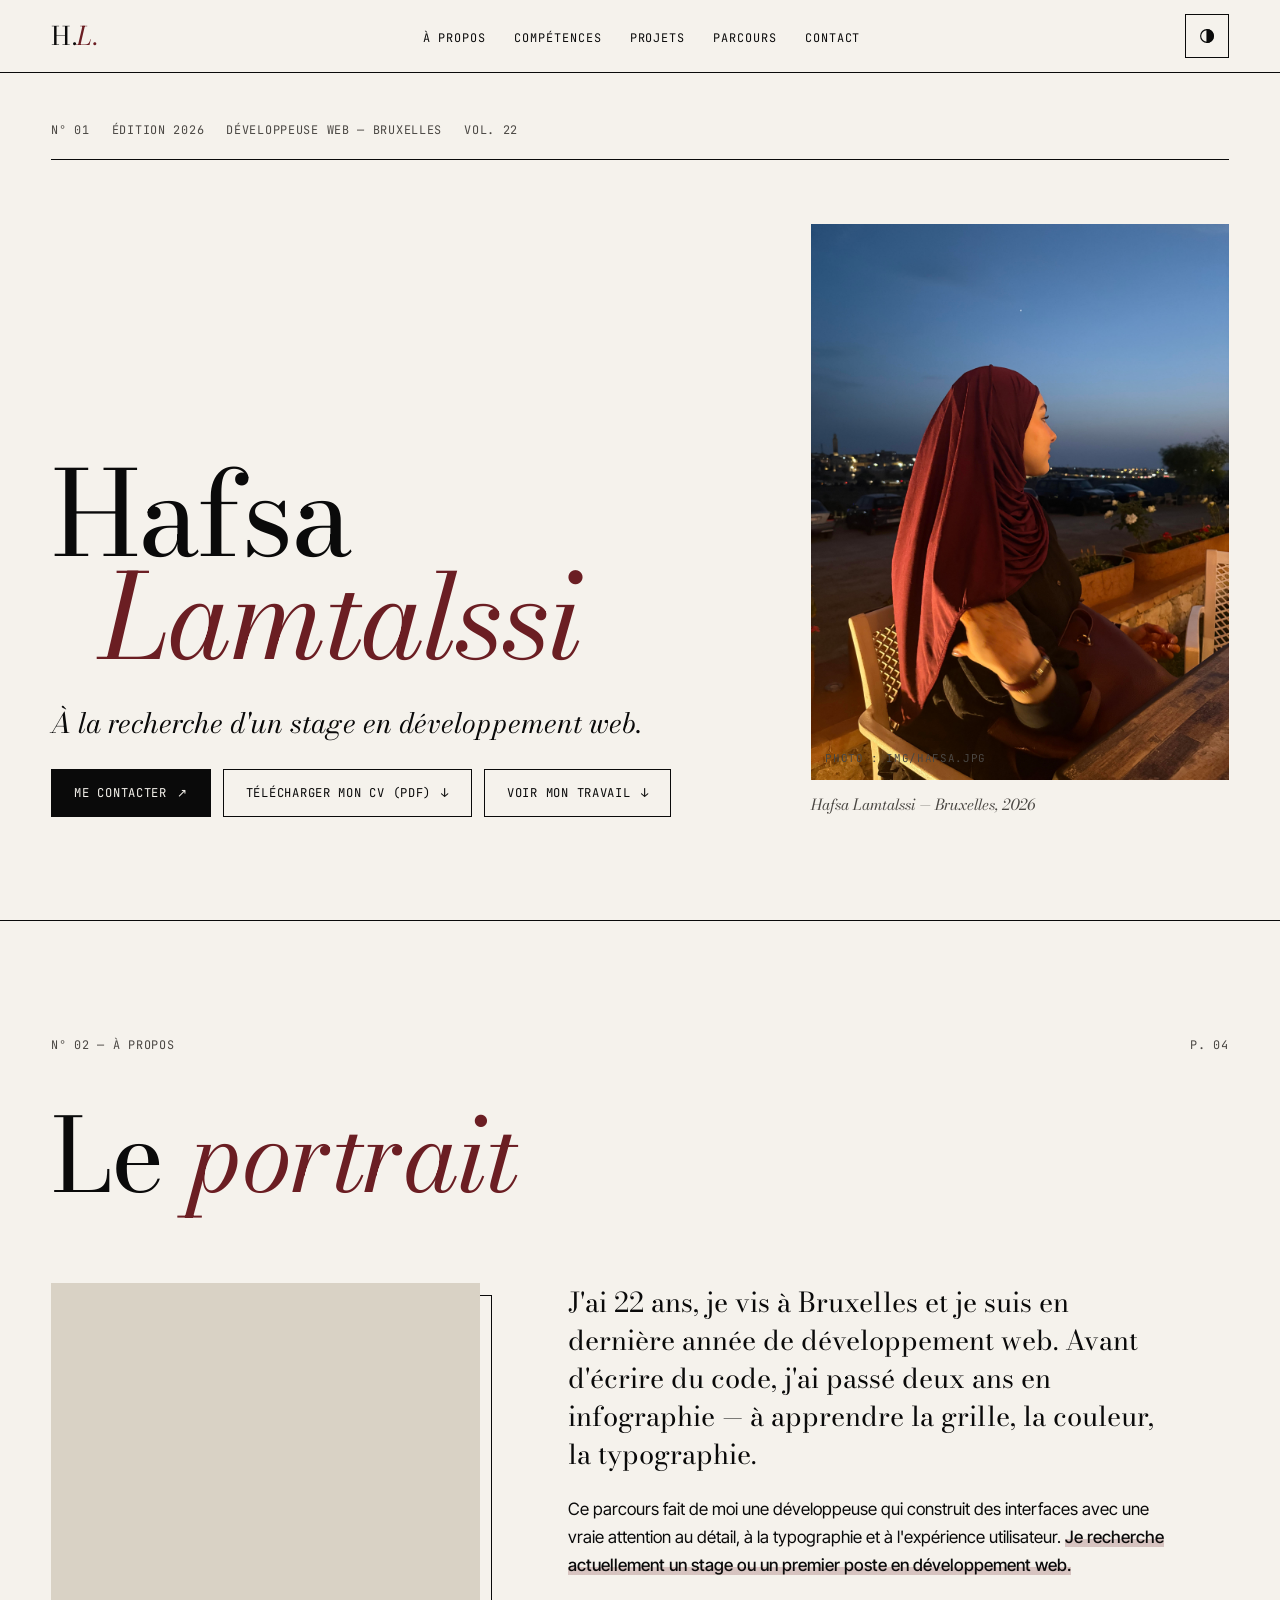
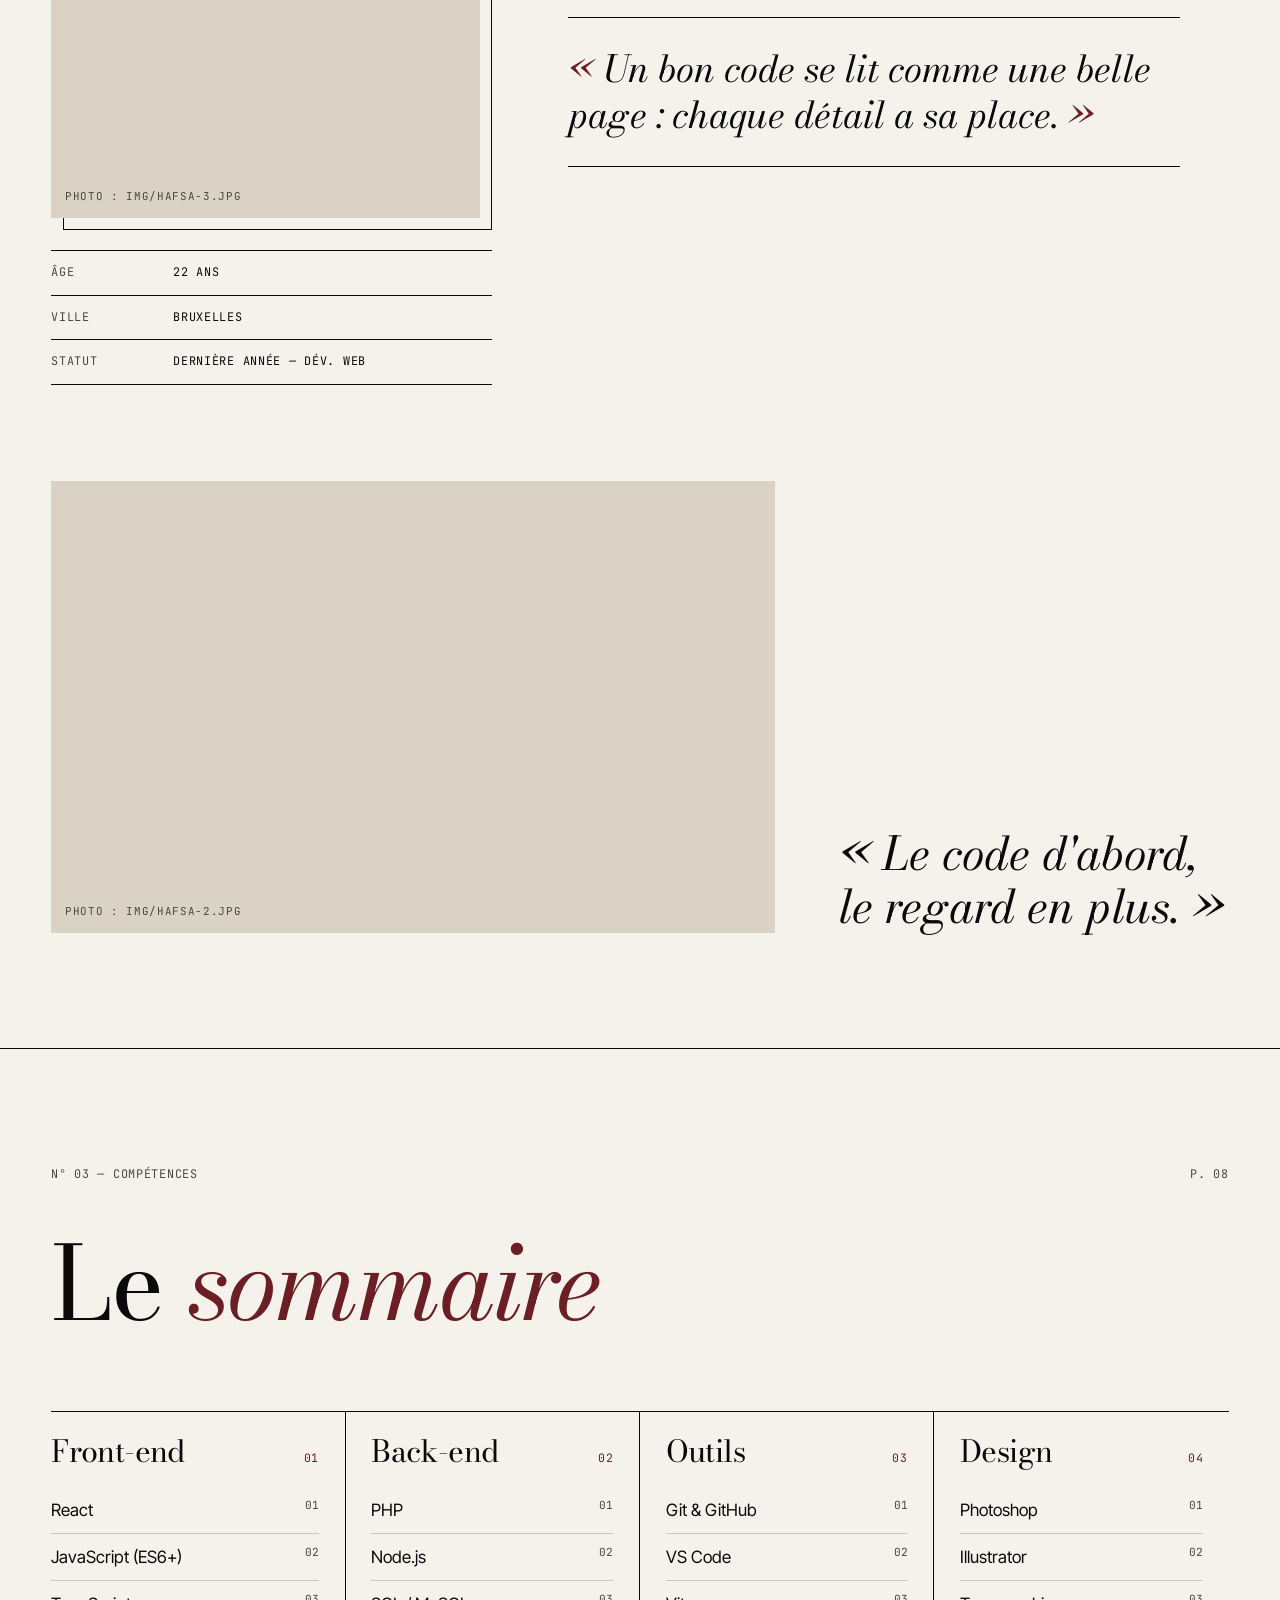
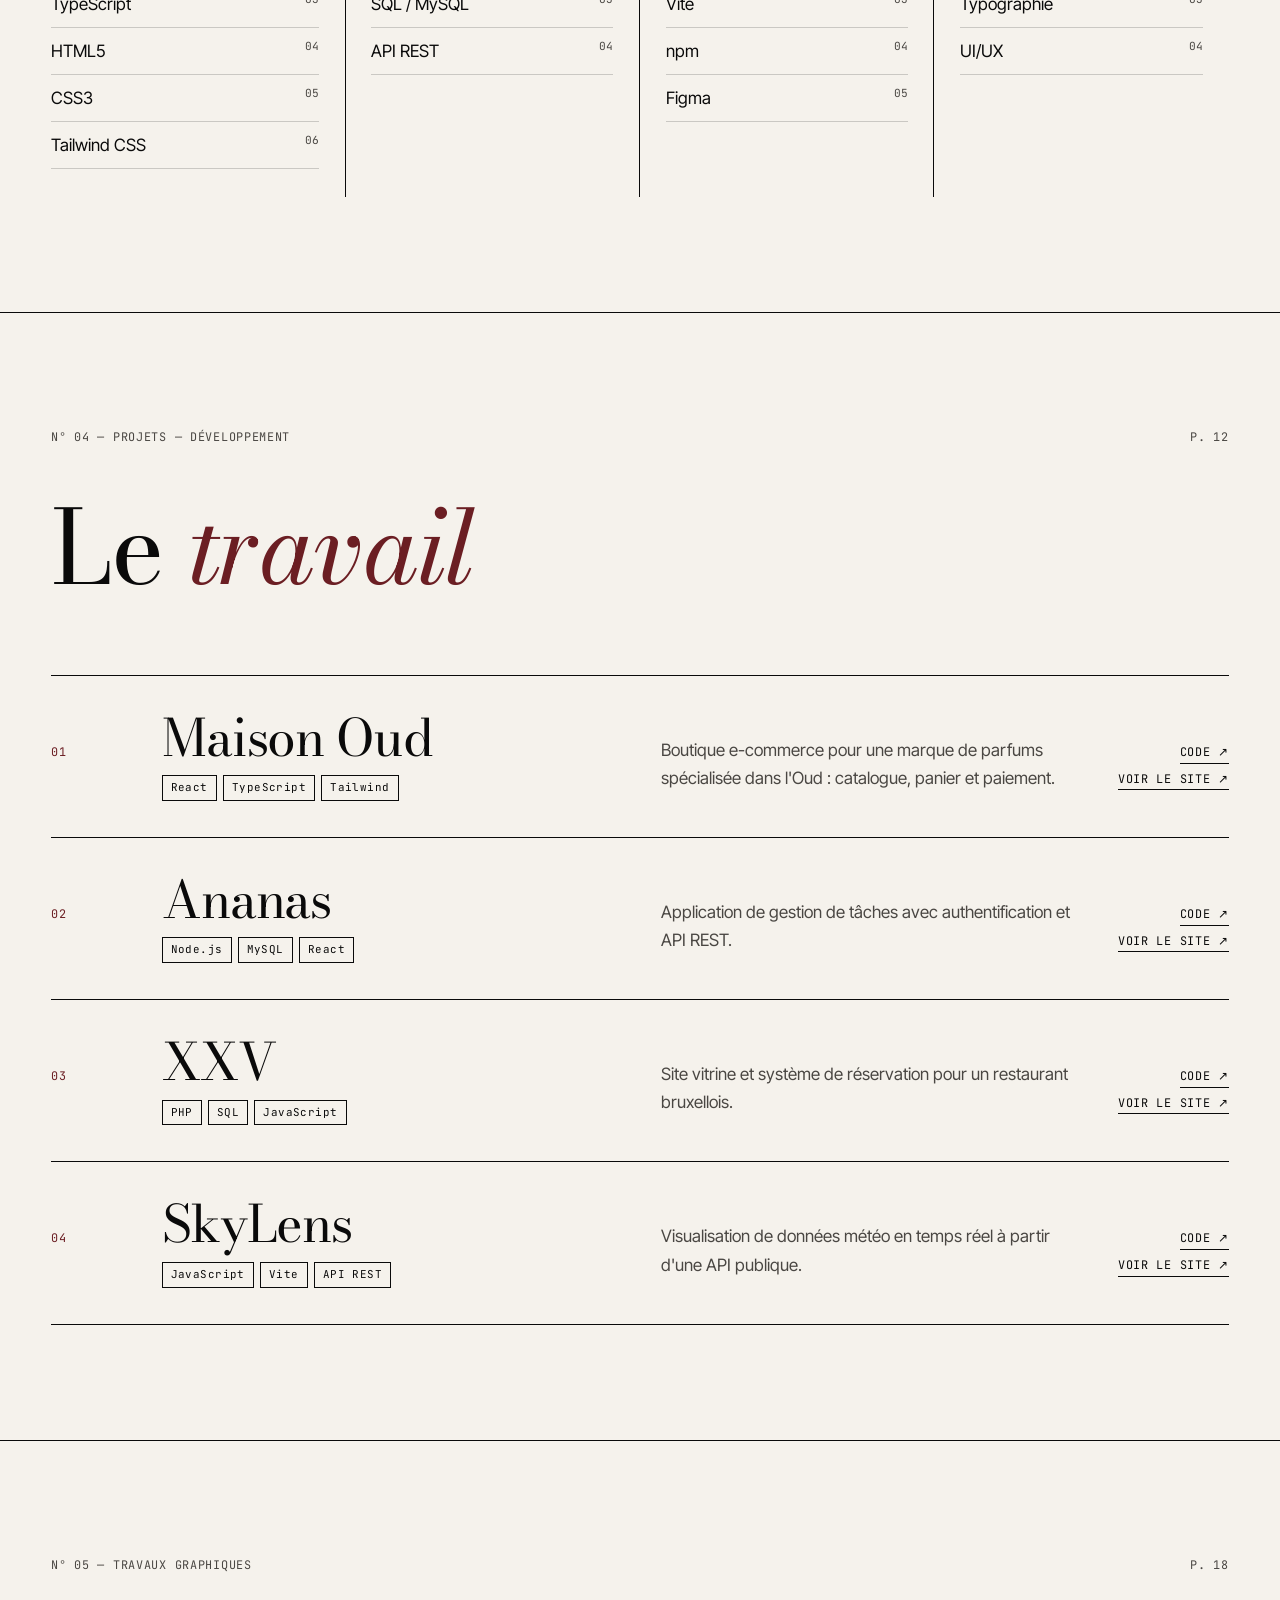
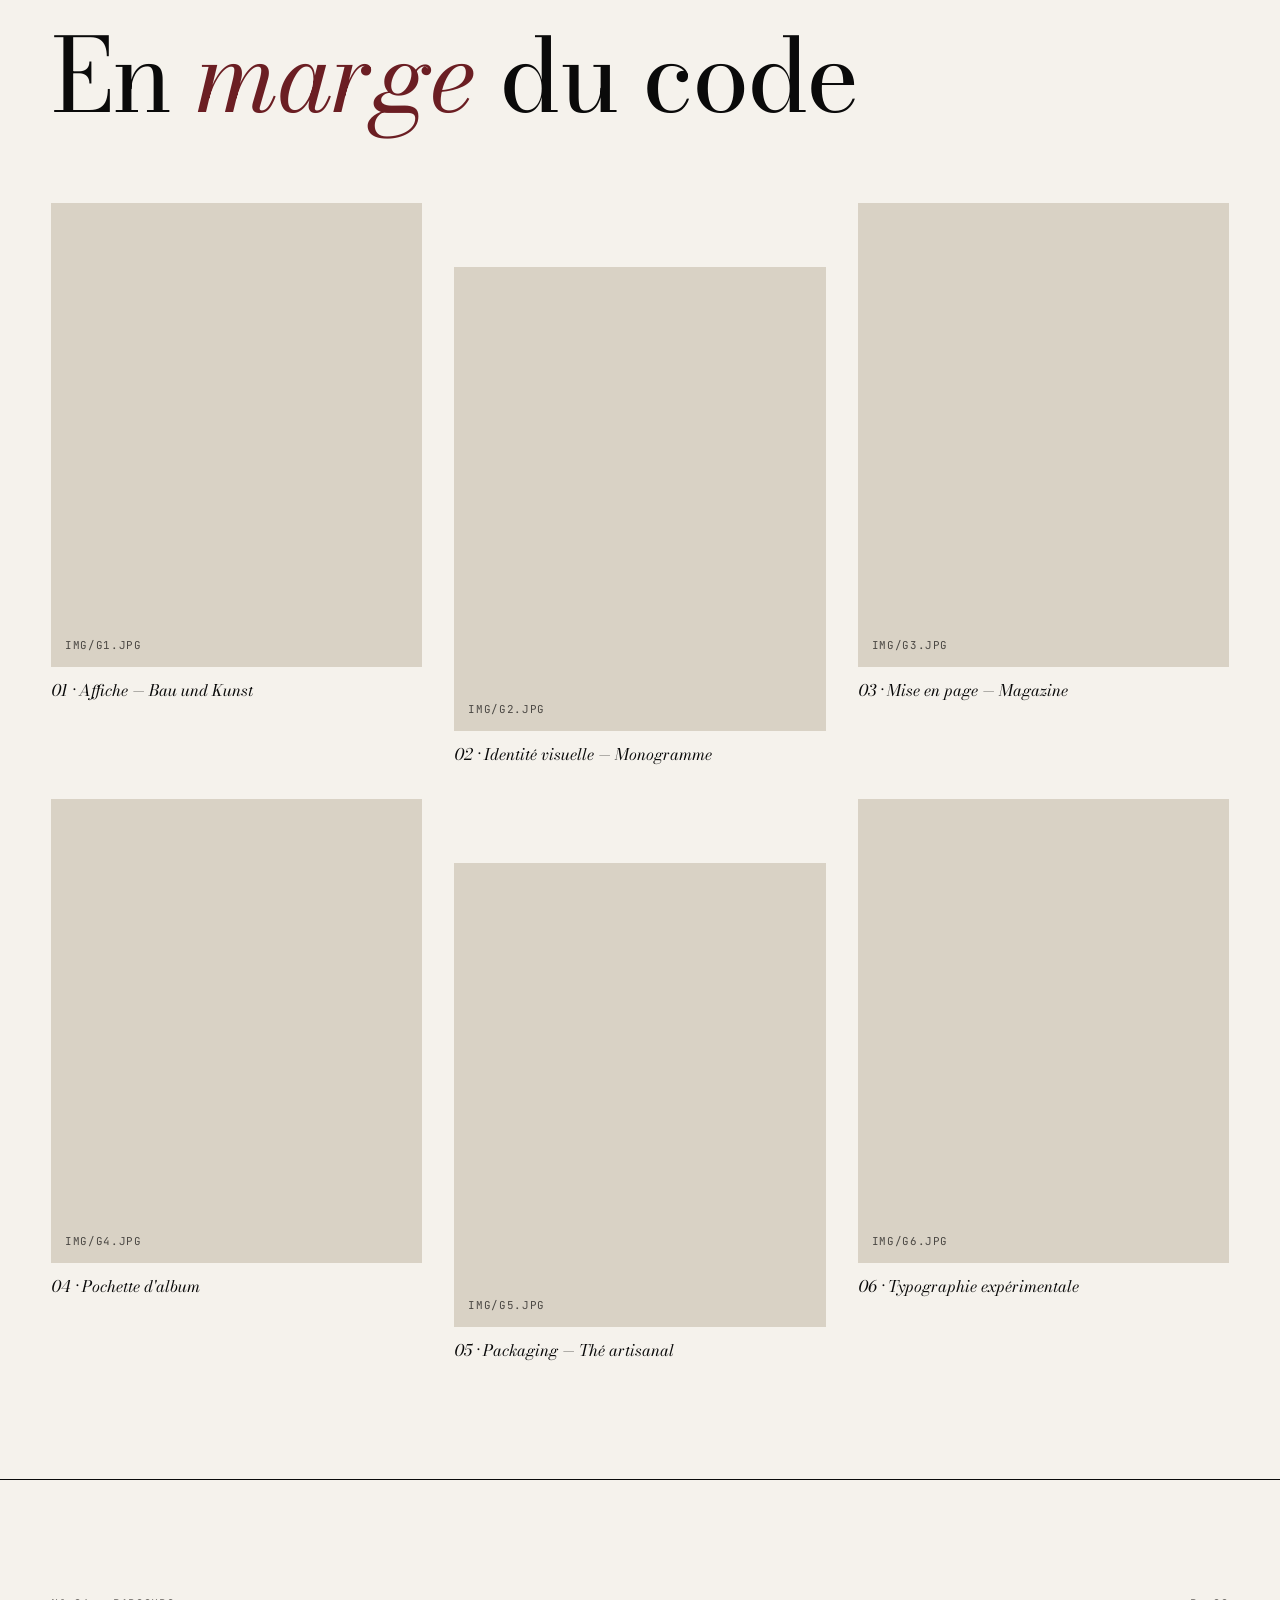
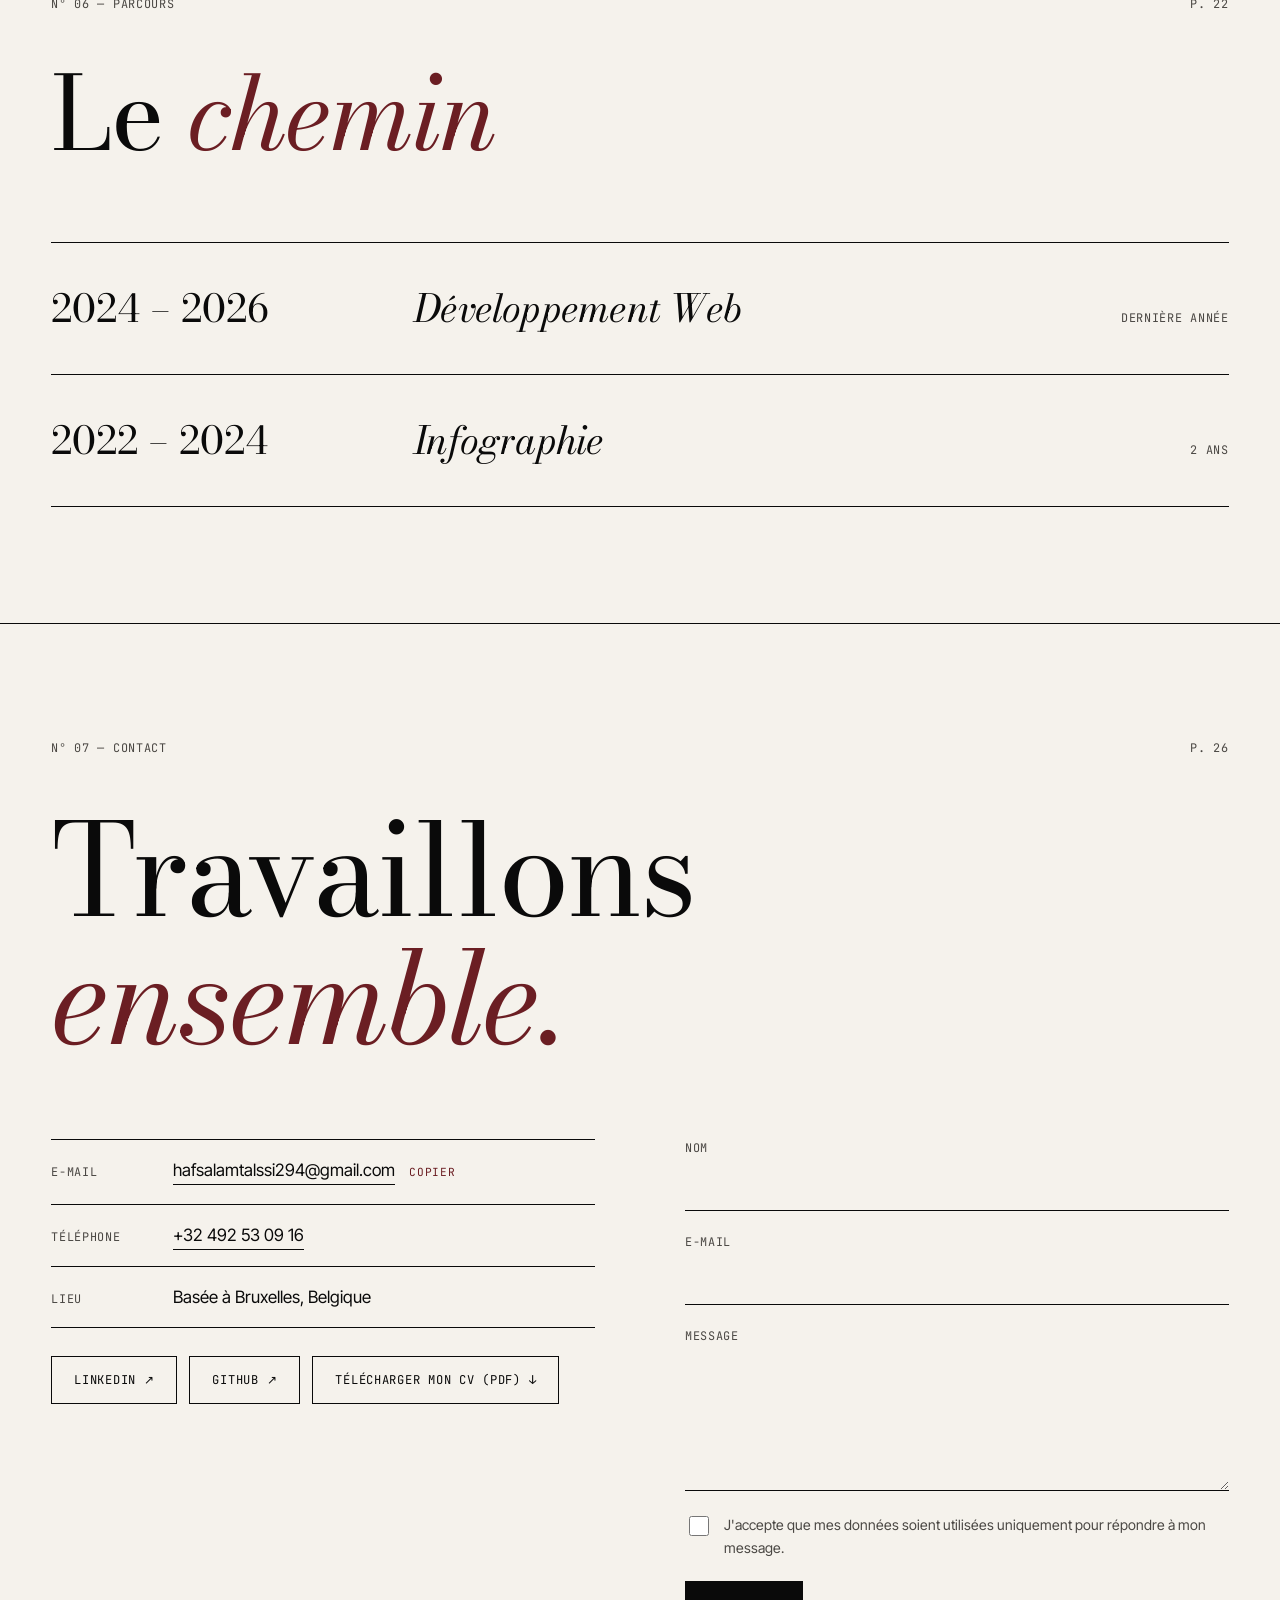
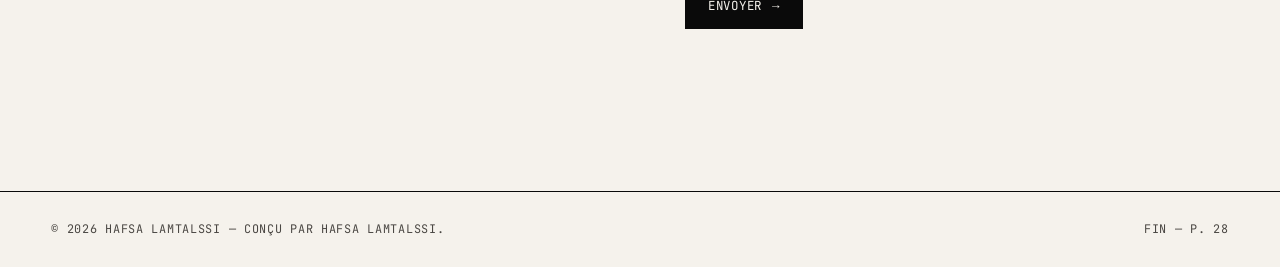
==== commit f858db4c: "Corrige liens Git/GitHub/LinkedIn, citation en double et footer Co-Authored-By: Claude Opus 5.5 <nor" ====
--- a/index.html
+++ b/index.html
@@ -52,7 +52,7 @@
   "jobTitle": "Développeuse web junior",
   "address": { "@type": "PostalAddress", "addressLocality": "Bruxelles", "addressCountry": "BE" },
   "email": "hafsalamtalssi294@gmail.com",
-  "url": "https://hafsa-lamtalssi.hub.io/",
+  "url": "https://hafsa-lamtalssi.github.io/",
   "knowsAbout": ["React", "JavaScript", "TypeScript", "PHP", "Node.js", "SQL", "UI/UX"]
 }
 </script>
@@ -138,7 +138,7 @@
       </div>
       <div class="about-text">
         <p>J'ai 22 ans, je vis à Bruxelles et je suis en dernière année de développement web. Avant d'écrire du code, j'ai passé deux ans en infographie — à apprendre la grille, la couleur, la typographie.</p>
-        <p>Ce parcours fait de moi une développeuse qui construit des interfaces avec une vraie attention au détail, à la typographie et à l'expérience utilisateur. Le code d'abord, le regard en plus. <strong>Je recherche actuellement un stage ou un premier poste en développement web.</strong></p>
+        <p>Ce parcours fait de moi une développeuse qui construit des interfaces avec une vraie attention au détail, à la typographie et à l'expérience utilisateur. <strong>Je recherche actuellement un stage ou un premier poste en développement web.</strong></p>
         <p class="pull">Un bon code se lit comme une belle page : chaque détail a sa place.</p>
       </div>
     </div>
@@ -167,7 +167,7 @@
       </div>
       <div class="skill">
         <h3>Outils <span>03</span></h3>
-        <ol><li> &amp; Hub <span>01</span></li><li>VS Code <span>02</span></li><li>Vite <span>03</span></li><li>npm <span>04</span></li><li>Figma <span>05</span></li></ol>
+        <ol><li>Git &amp; GitHub <span>01</span></li><li>VS Code <span>02</span></li><li>Vite <span>03</span></li><li>npm <span>04</span></li><li>Figma <span>05</span></li></ol>
       </div>
       <div class="skill">
         <h3>Design <span>04</span></h3>
@@ -179,7 +179,7 @@
 
 <!-- N° 04 · PROJETS
      ⚠ À REMPLACER par de vrais projets avant d'envoyer le site à un recruteur :
-     nom, description, technologies, lien Hub et lien du site. -->
+     nom, description, technologies, lien GitHub et lien du site. -->
 <section id="projets">
   <div class="wrap">
     <p class="sec-head mono"><span>N° 04 — Projets — Développement</span><span>p. 12</span></p>
@@ -189,25 +189,25 @@
         <span class="num mono">01</span>
         <div><h3>Maison Oud</h3><ul class="tags"><li>React</li><li>TypeScript</li><li>Tailwind</li></ul></div>
         <p>Boutique e-commerce pour une marque de parfums spécialisée dans l'Oud : catalogue, panier et paiement.</p>
-        <div class="plinks mono"><a href="https://hub.com/" target="_blank" rel="noopener">Code ↗</a><a href="#">Voir le site ↗</a></div>
+        <div class="plinks mono"><a href="https://github.com/hafsa-lamtalssi" target="_blank" rel="noopener">Code ↗</a><a href="#">Voir le site ↗</a></div>
       </li>
       <li class="project">
         <span class="num mono">02</span>
         <div><h3>Ananas</h3><ul class="tags"><li>Node.js</li><li>MySQL</li><li>React</li></ul></div>
         <p>Application de gestion de tâches avec authentification et API REST.</p>
-        <div class="plinks mono"><a href="https://hub.com/" target="_blank" rel="noopener">Code ↗</a><a href="#">Voir le site ↗</a></div>
+        <div class="plinks mono"><a href="https://github.com/hafsa-lamtalssi" target="_blank" rel="noopener">Code ↗</a><a href="#">Voir le site ↗</a></div>
       </li>
       <li class="project">
         <span class="num mono">03</span>
         <div><h3>XXV</h3><ul class="tags"><li>PHP</li><li>SQL</li><li>JavaScript</li></ul></div>
         <p>Site vitrine et système de réservation pour un restaurant bruxellois.</p>
-        <div class="plinks mono"><a href="https://hub.com/" target="_blank" rel="noopener">Code ↗</a><a href="#">Voir le site ↗</a></div>
+        <div class="plinks mono"><a href="https://github.com/hafsa-lamtalssi" target="_blank" rel="noopener">Code ↗</a><a href="#">Voir le site ↗</a></div>
       </li>
       <li class="project">
         <span class="num mono">04</span>
         <div><h3>SkyLens</h3><ul class="tags"><li>JavaScript</li><li>Vite</li><li>API REST</li></ul></div>
         <p>Visualisation de données météo en temps réel à partir d'une API publique.</p>
-        <div class="plinks mono"><a href="https://hub.com/" target="_blank" rel="noopener">Code ↗</a><a href="#">Voir le site ↗</a></div>
+        <div class="plinks mono"><a href="https://github.com/hafsa-lamtalssi" target="_blank" rel="noopener">Code ↗</a><a href="#">Voir le site ↗</a></div>
       </li>
     </ol>
   </div>
@@ -254,9 +254,9 @@
           <div><dt class="mono">Lieu</dt><dd>Basée à Bruxelles, Belgique</dd></div>
         </dl>
         <div class="links">
-          <!-- ⚠ Remplacer par l'adresse exacte du profil LinkedIn et Hub -->
-          <a class="btn" href="www.linkedin.com/in/hafsa-lamtalssi-94025a356" target="_blank" rel="noopener">LinkedIn ↗</a>
-          <a class="btn" href="" target="_blank" rel="noopener">GitHub ↗</a>
+          <!-- ⚠ Remplacer par l'adresse exacte du profil LinkedIn et GitHub -->
+          <a class="btn" href="https://www.linkedin.com/in/hafsa-lamtalssi-94025a356" target="_blank" rel="noopener">LinkedIn ↗</a>
+          <a class="btn" href="https://github.com/hafsa-lamtalssi" target="_blank" rel="noopener">GitHub ↗</a>
           <a class="btn" href="cv-hafsa-lamtalssi.pdf" download>Télécharger mon CV (PDF) ↓</a>
         </div>
       </div>
@@ -278,7 +278,7 @@
 
 <footer class="site">
   <div class="wrap mono">
-    <span>© 2026 Hafsa Lamtalssi — Conçu et développé par moi-même.</span>
+    <span>© 2026 Hafsa Lamtalssi — Conçu par Hafsa Lamtalssi.</span>
     <span>Fin — p. 28</span>
   </div>
 </footer>
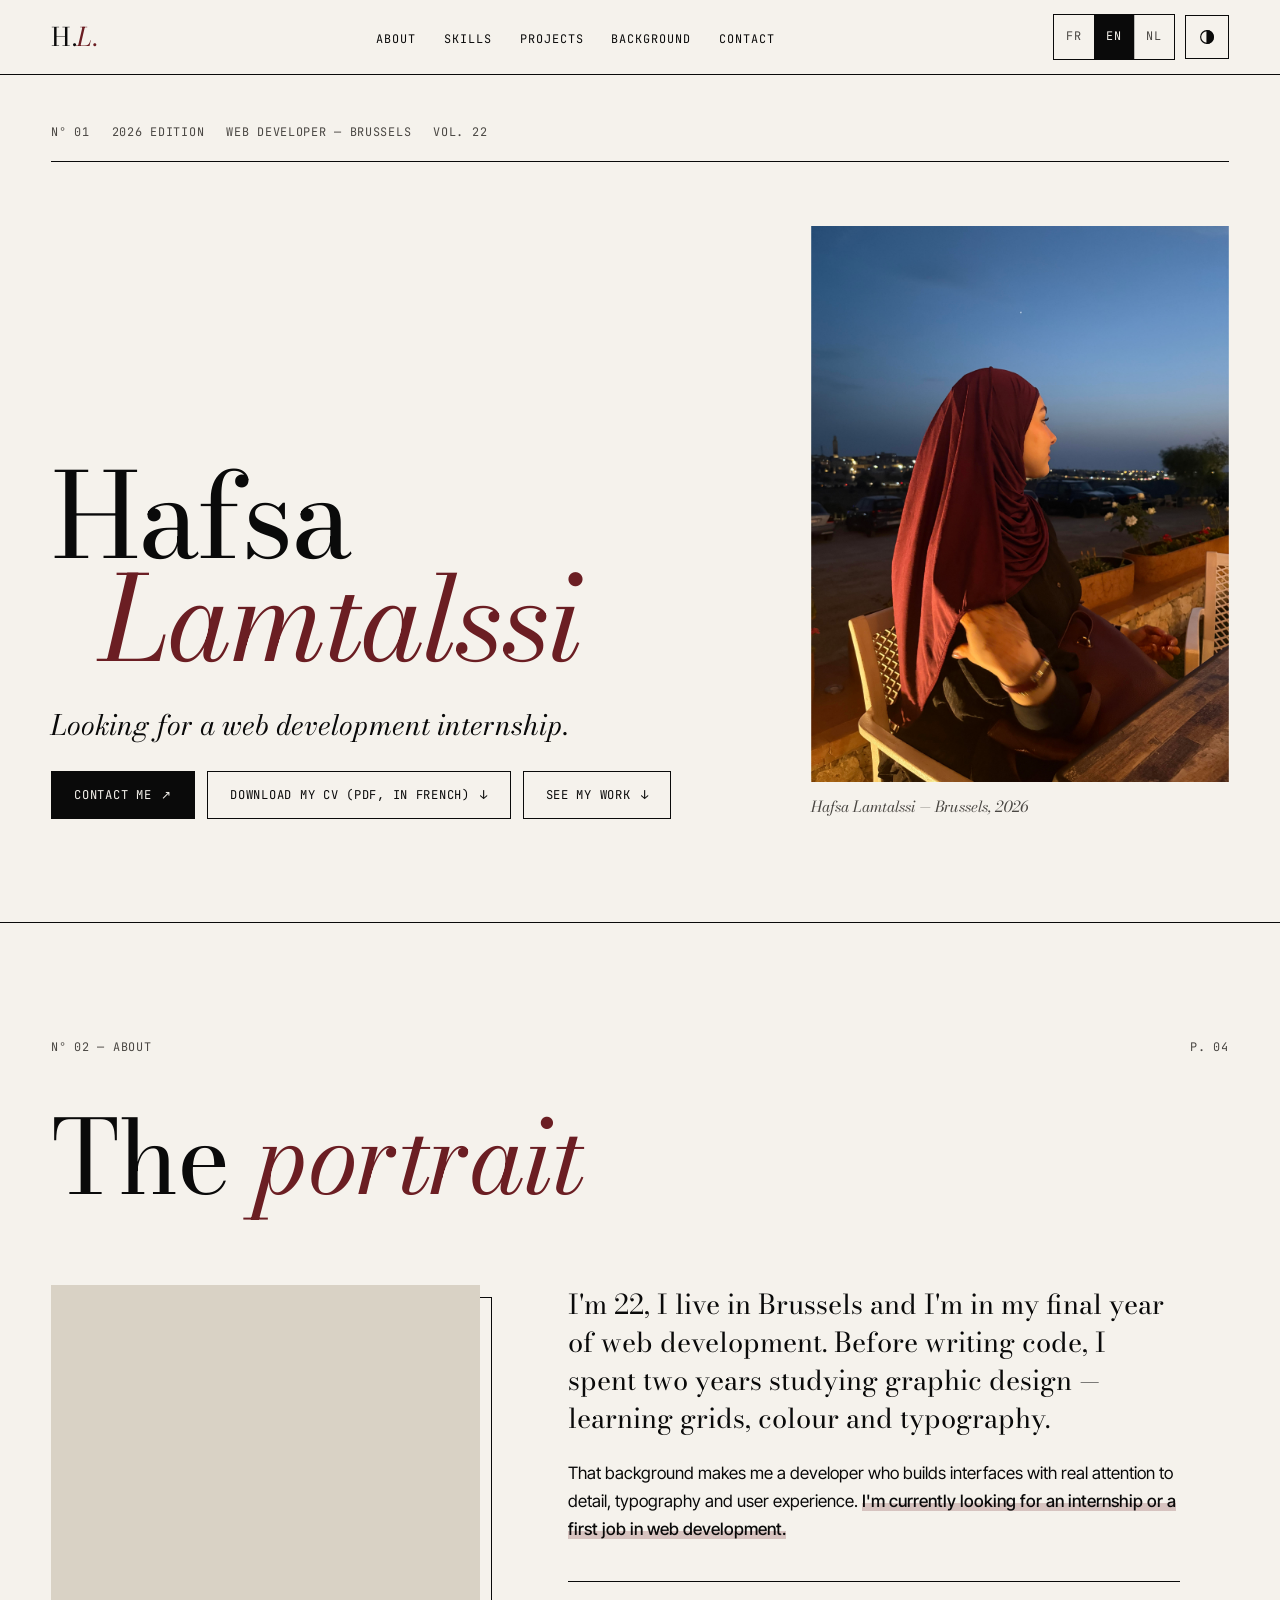
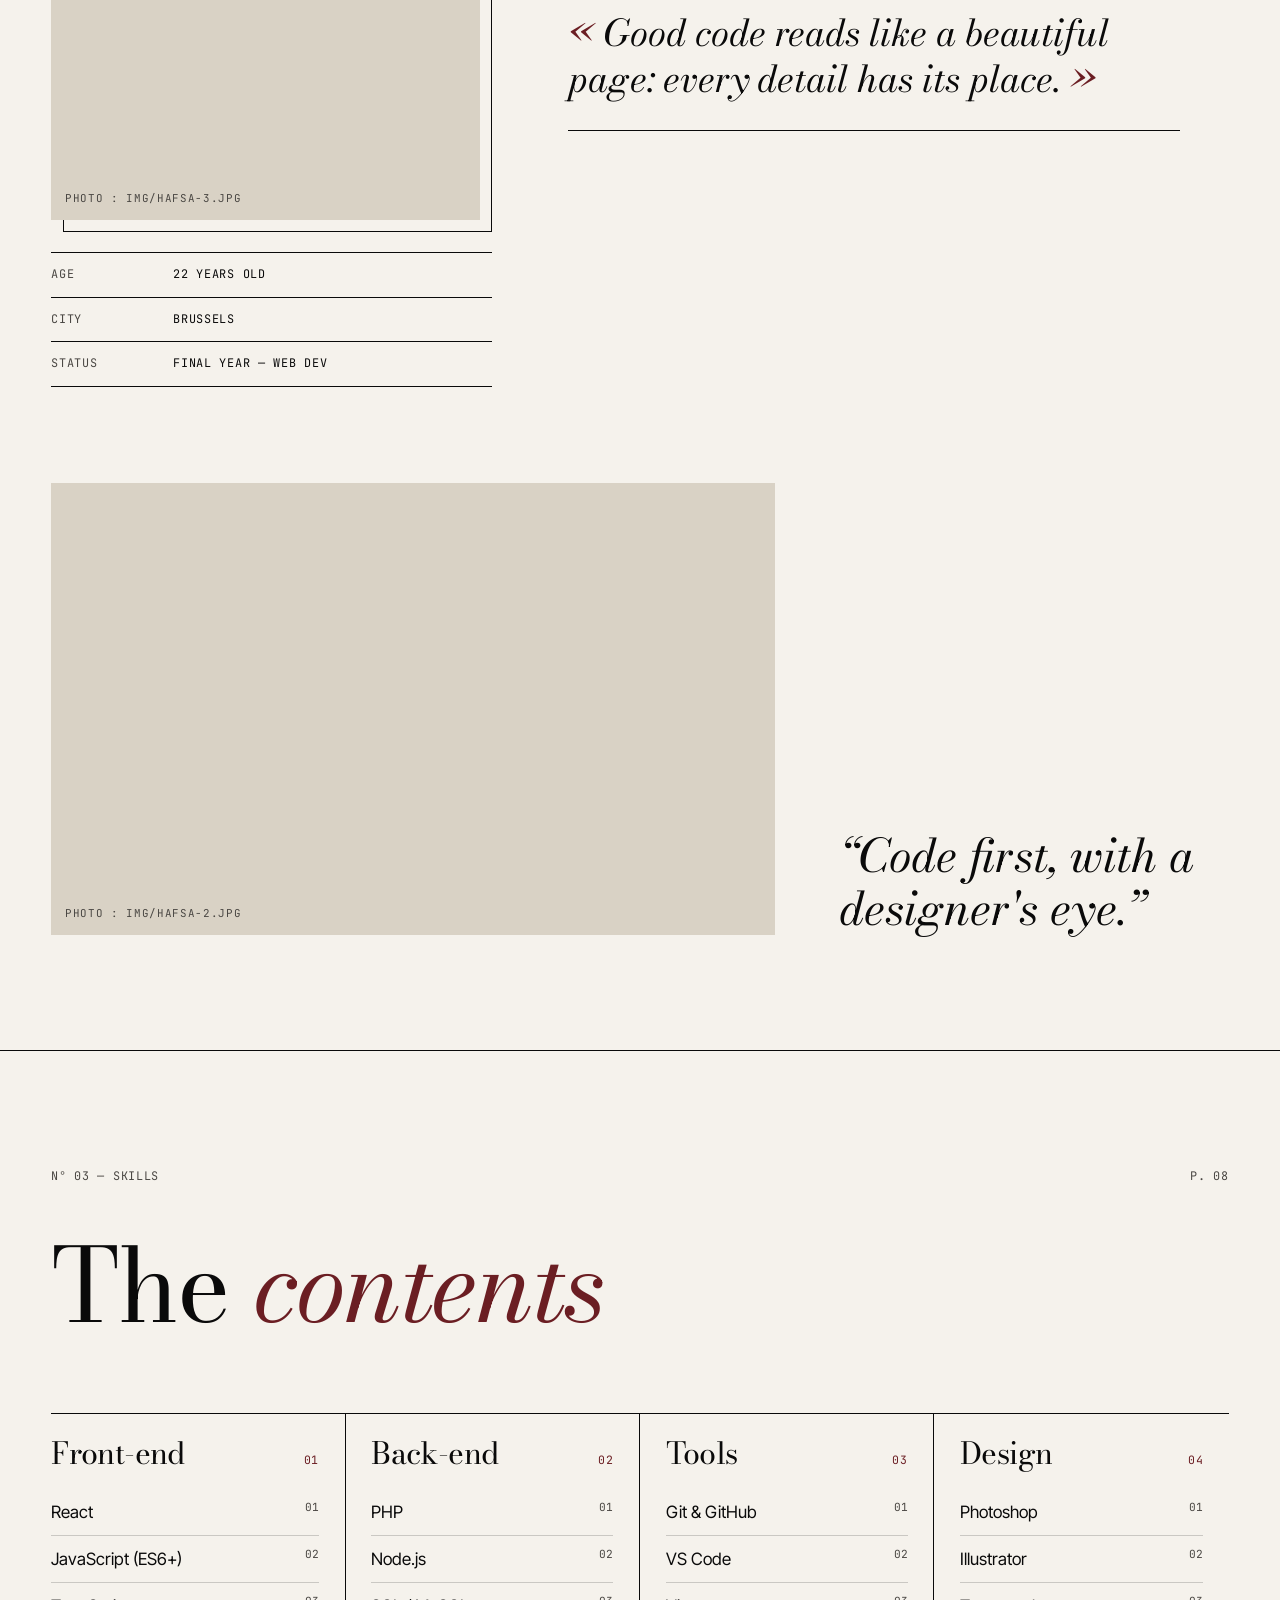
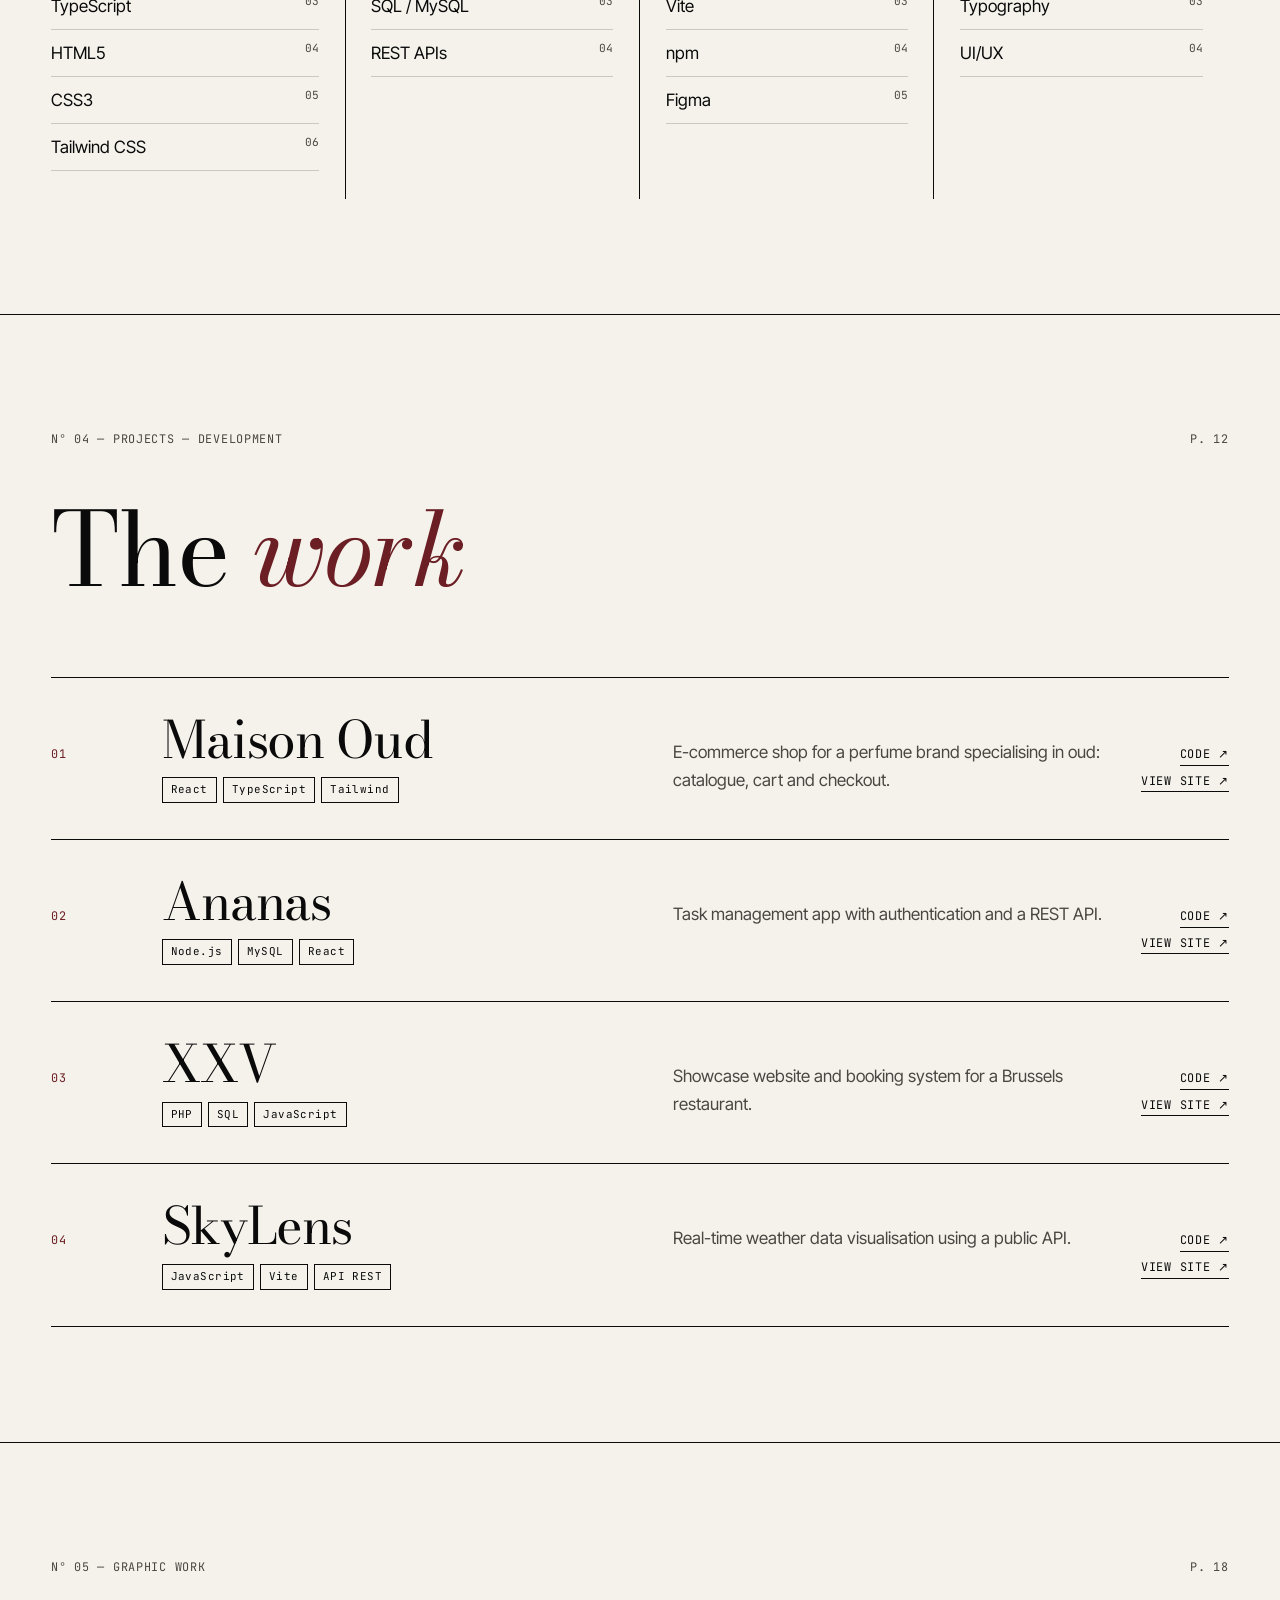
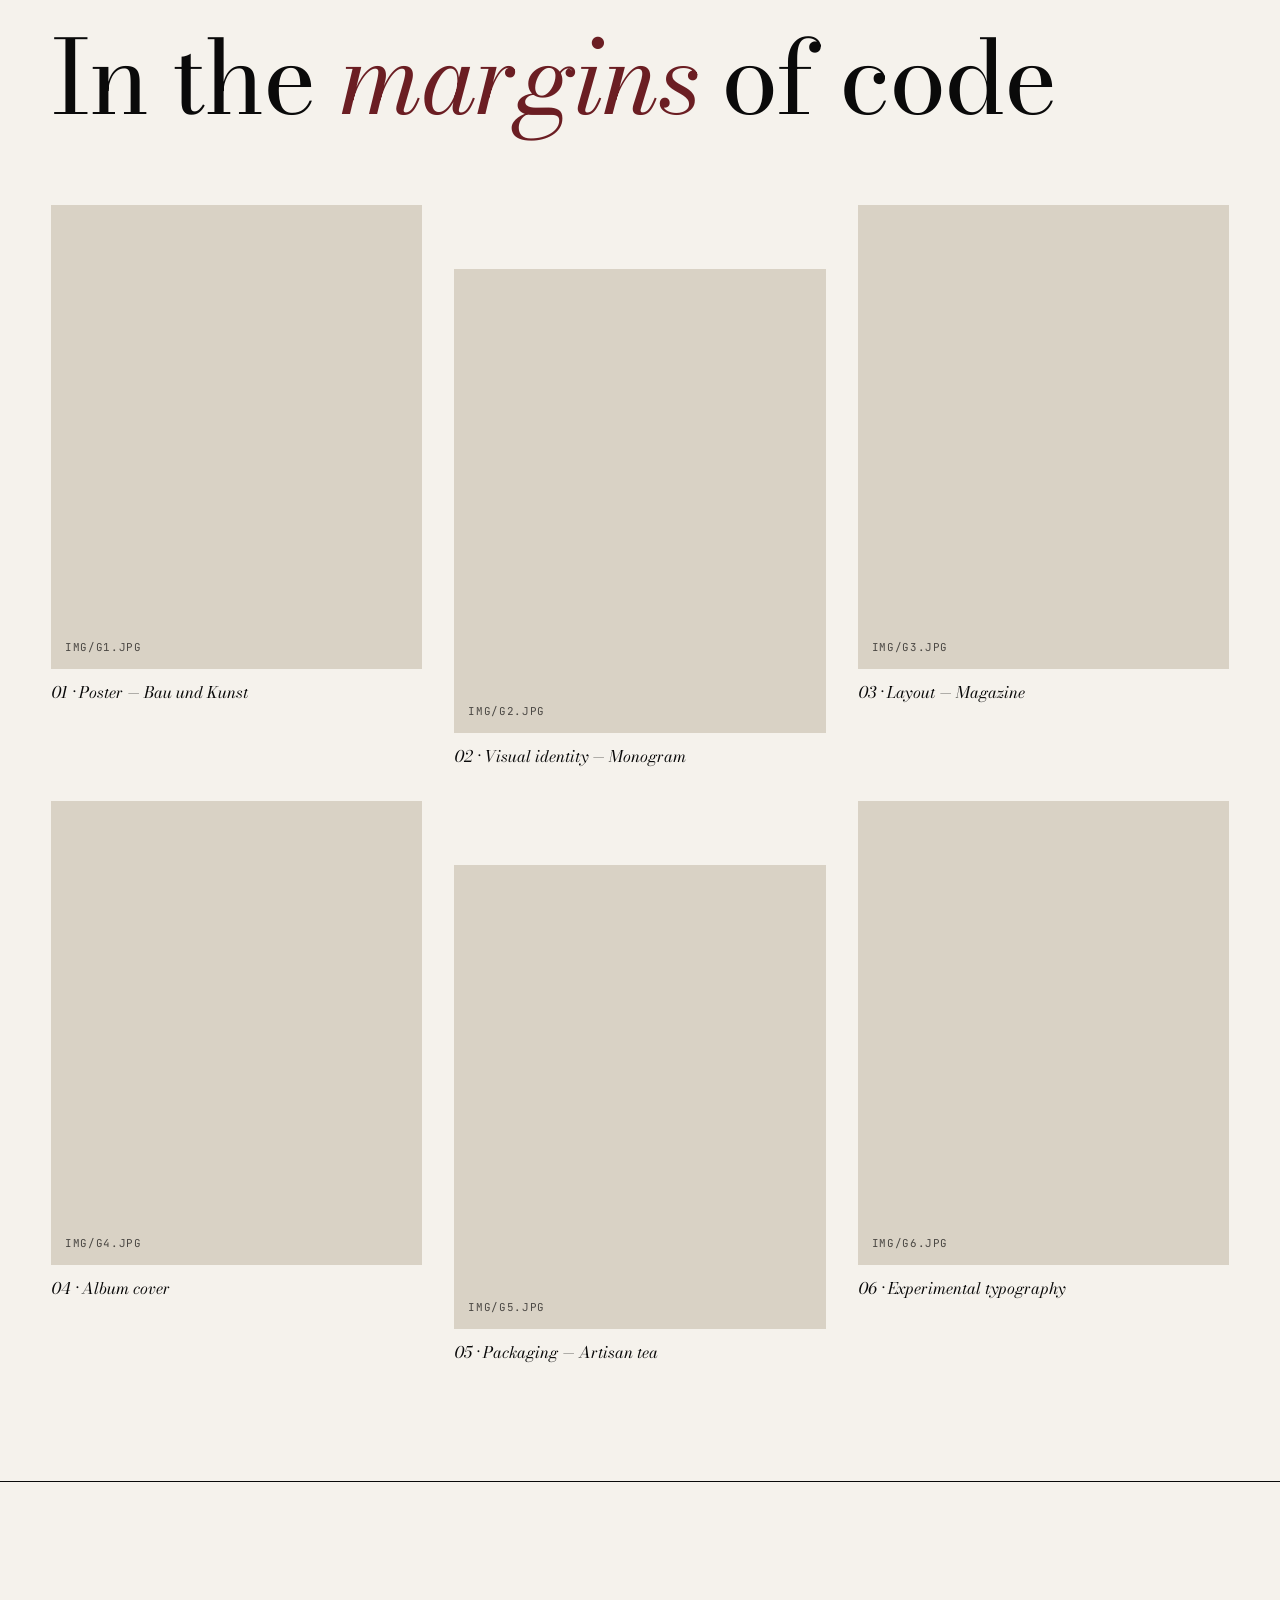
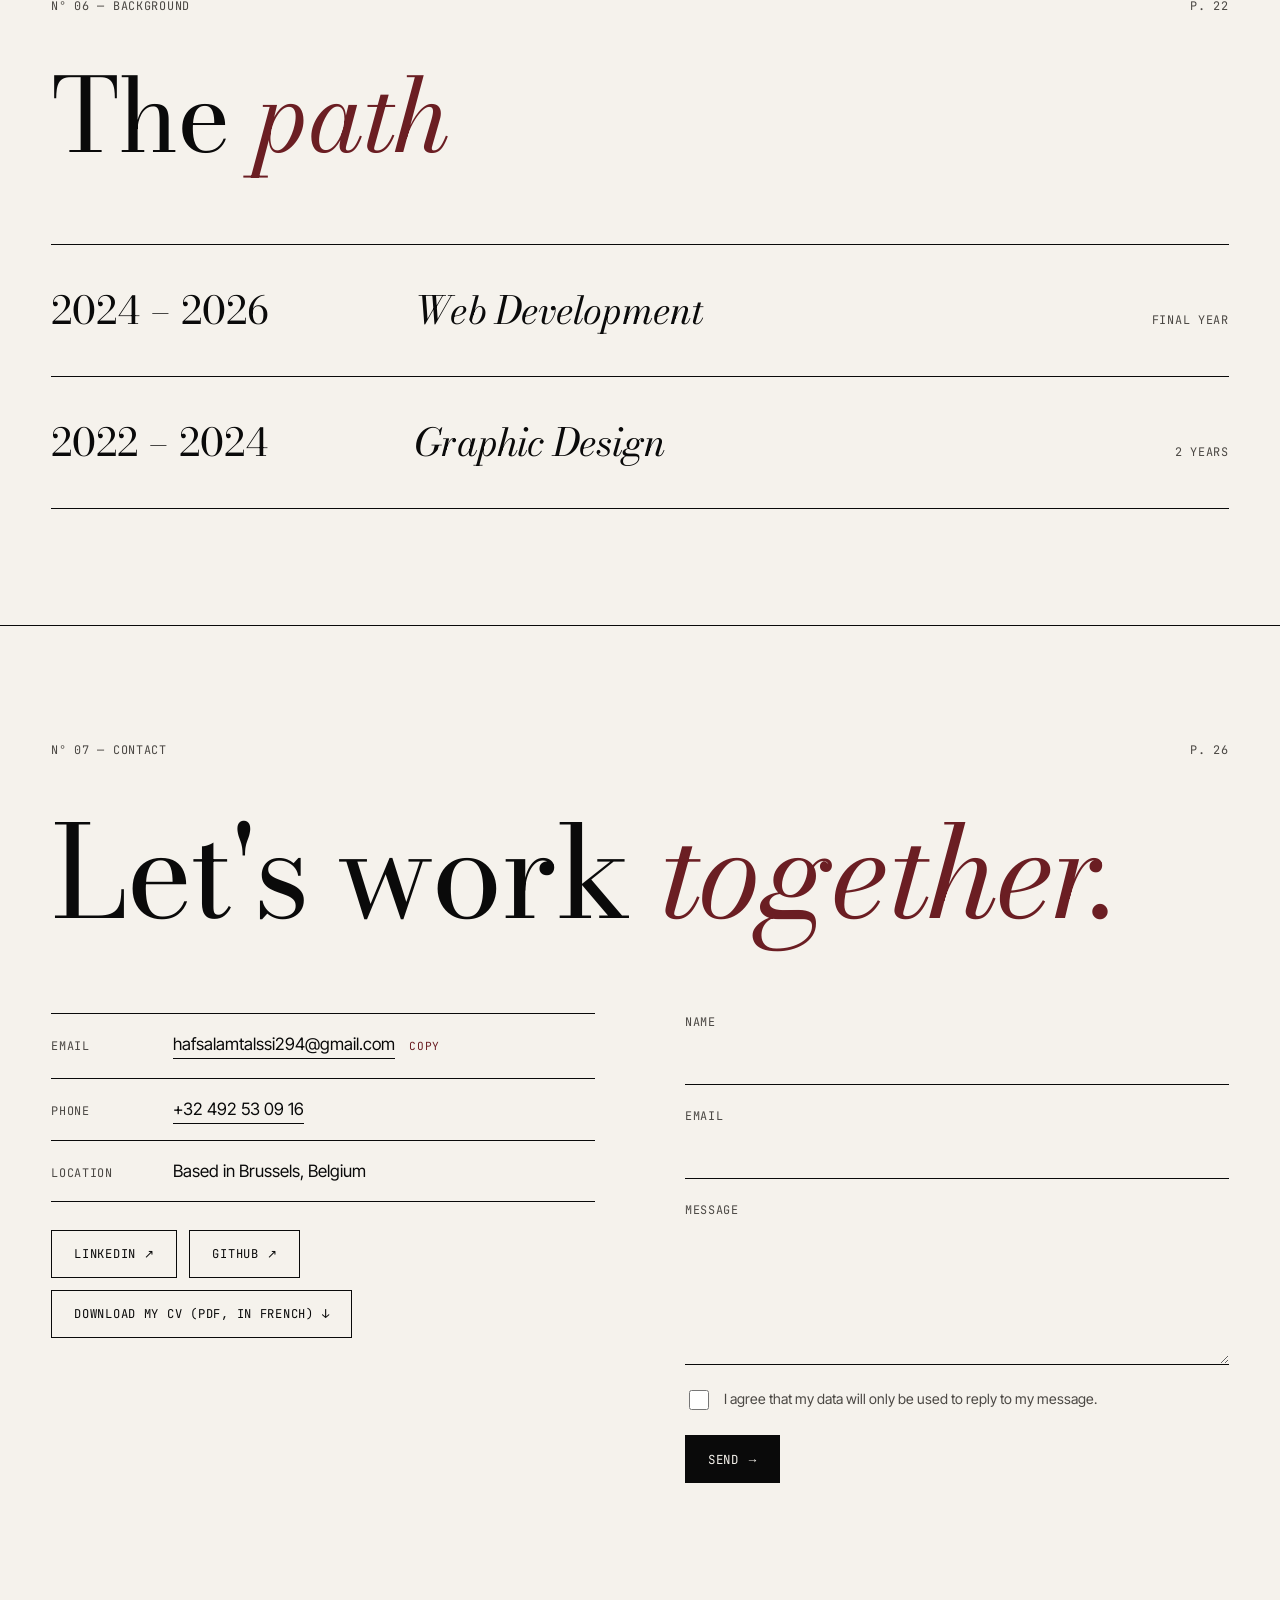
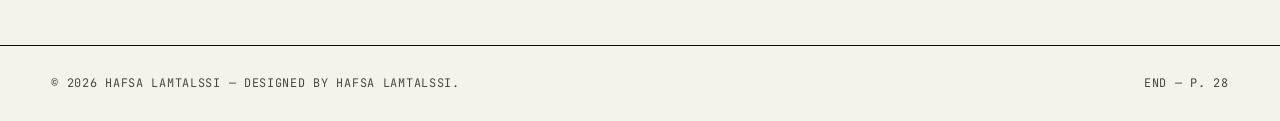
==== commit 6ae864c7: "Ajoute le site en anglais et en néerlandais (sélecteur FR / EN / NL) Co-Authored-By: Claude Opus 5.5" ====
--- a/index.html
+++ b/index.html
@@ -58,29 +58,32 @@
 </script>
 </head>
 <body>
-<a class="skip" href="#main">Aller au contenu</a>
+<a class="skip" href="#main" data-i18n="skip">Aller au contenu</a>
 
 <div class="intro" aria-hidden="true">
   <div class="intro-mark"><span class="m"><span>H.</span></span><span class="m l"><span>L.</span></span></div>
   <div class="intro-rule"></div>
-  <p class="intro-sub mono">Portfolio — Édition 2026</p>
+  <p class="intro-sub mono" data-i18n="intro">Portfolio — Édition 2026</p>
 </div>
 
-<p class="folio mono" aria-hidden="true"><span class="folio-sec">N° 01 — Couverture</span><span class="folio-p">p. 01</span></p>
+<p class="folio mono" aria-hidden="true"><span class="folio-sec" data-i18n="folio">N° 01 — Couverture</span><span class="folio-p">p. 01</span></p>
 
 <header class="site">
   <div class="wrap bar">
-    <a class="mark" href="#top" aria-label="Hafsa Lamtalssi, haut de page">H.<em>L.</em></a>
-    <nav class="main" id="menu" aria-label="Navigation principale">
+    <a class="mark" href="#top" aria-label="Hafsa Lamtalssi, haut de page" data-i18n-aria="aria.top">H.<em>L.</em></a>
+    <nav class="main" id="menu" aria-label="Navigation principale" data-i18n-aria="aria.nav">
       <ul>
-        <li><a href="#apropos">À propos</a></li>
-        <li><a href="#competences">Compétences</a></li>
-        <li><a href="#projets">Projets</a></li>
-        <li><a href="#parcours">Parcours</a></li>
-        <li><a href="#contact">Contact</a></li>
+        <li><a href="#apropos" data-i18n="nav.about">À propos</a></li>
+        <li><a href="#competences" data-i18n="nav.skills">Compétences</a></li>
+        <li><a href="#projets" data-i18n="nav.projects">Projets</a></li>
+        <li><a href="#parcours" data-i18n="nav.path">Parcours</a></li>
+        <li><a href="#contact" data-i18n="nav.contact">Contact</a></li>
       </ul>
     </nav>
     <div class="tools">
+      <div class="lang mono" role="group" aria-label="Langue" data-i18n-aria="aria.lang">
+        <button type="button" data-lang="fr" lang="fr" aria-pressed="true">FR</button><button type="button" data-lang="en" lang="en" aria-pressed="false">EN</button><button type="button" data-lang="nl" lang="nl" aria-pressed="false">NL</button>
+      </div>
       <button class="icon-btn theme-btn" type="button" aria-label="Mode sombre" aria-pressed="false">
         <svg viewBox="0 0 24 24" fill="none" stroke="currentColor" stroke-width="1.5" aria-hidden="true"><circle cx="12" cy="12" r="8.5"/><path d="M12 3.5a8.5 8.5 0 0 1 0 17z" fill="currentColor"/></svg>
       </button>
@@ -97,22 +100,22 @@
 <!-- N° 01 · COUVERTURE -->
 <div class="cover" id="top">
   <div class="wrap">
-    <p class="issue mono"><span>N° 01</span><span>Édition 2026</span><span>Développeuse Web — Bruxelles</span><span>Vol. 22</span></p>
+    <p class="issue mono"><span>N° 01</span><span data-i18n="issue.ed">Édition 2026</span><span data-i18n="issue.role">Développeuse Web — Bruxelles</span><span>Vol. 22</span></p>
     <div class="cover-grid">
       <div>
         <h1><span class="line"><span>Hafsa</span></span> <span class="line"><em>Lamtalssi</em></span></h1>
-        <p class="tagline">À la recherche d'un stage en développement web.</p>
+        <p class="tagline" data-i18n="tagline">À la recherche d'un stage en développement web.</p>
         <div class="actions">
-          <a class="btn solid" href="#contact">Me contacter <span aria-hidden="true">↗</span></a>
-          <a class="btn" href="cv-hafsa-lamtalssi.pdf" download>Télécharger mon CV (PDF) <span aria-hidden="true">↓</span></a>
-          <a class="btn" href="#projets">Voir mon travail <span aria-hidden="true">↓</span></a>
+          <a class="btn solid" href="#contact" data-i18n="btn.contact">Me contacter <span aria-hidden="true">↗</span></a>
+          <a class="btn" href="cv-hafsa-lamtalssi.pdf" download data-i18n="btn.cv">Télécharger mon CV (PDF) <span aria-hidden="true">↓</span></a>
+          <a class="btn" href="#projets" data-i18n="btn.work">Voir mon travail <span aria-hidden="true">↓</span></a>
         </div>
       </div>
       <figure class="cover-photo">
         <div class="ph" data-label="Photo : img/hafsa.jpg">
-          <img src="img/hafsa.jpg" alt="Portrait de Hafsa Lamtalssi souriante sur un balcon au coucher du soleil, Bruxelles" width="900" height="1200" fetchpriority="high" onerror="this.remove()">
-        </div>
-        <figcaption>Hafsa Lamtalssi — Bruxelles, 2026</figcaption>
+          <img src="img/hafsa.jpg" data-i18n-alt="alt.cover" alt="Portrait de Hafsa Lamtalssi souriante sur un balcon au coucher du soleil, Bruxelles" width="900" height="1200" fetchpriority="high" onerror="this.remove()">
+        </div>
+        <figcaption data-i18n="cap.cover">Hafsa Lamtalssi — Bruxelles, 2026</figcaption>
       </figure>
     </div>
   </div>
@@ -121,32 +124,32 @@
 <!-- N° 02 · À PROPOS -->
 <section id="apropos">
   <div class="wrap">
-    <p class="sec-head mono"><span>N° 02 — À propos</span><span>p. 04</span></p>
-    <h2 class="sec-title">Le <em>portrait</em></h2>
+    <p class="sec-head mono"><span data-i18n="h.about">N° 02 — À propos</span><span>p. 04</span></p>
+    <h2 class="sec-title" data-i18n="t.about">Le <em>portrait</em></h2>
     <div class="about-grid">
       <div>
         <div class="frame">
           <div class="ph square" data-label="Photo : img/hafsa-3.jpg">
-            <img src="img/hafsa-3.jpg" alt="Hafsa Lamtalssi de profil, appuyée sur une balustrade face à la ville" width="800" height="1000" loading="lazy" onerror="this.remove()">
+            <img src="img/hafsa-3.jpg" data-i18n-alt="alt.about" alt="Hafsa Lamtalssi de profil, appuyée sur une balustrade face à la ville" width="800" height="1000" loading="lazy" onerror="this.remove()">
           </div>
         </div>
         <dl class="facts mono">
-          <div><dt>Âge</dt><dd>22 ans</dd></div>
-          <div><dt>Ville</dt><dd>Bruxelles</dd></div>
-          <div><dt>Statut</dt><dd>Dernière année — Dév. Web</dd></div>
+          <div><dt data-i18n="f.age">Âge</dt><dd data-i18n="v.age">22 ans</dd></div>
+          <div><dt data-i18n="f.city">Ville</dt><dd data-i18n="v.city">Bruxelles</dd></div>
+          <div><dt data-i18n="f.status">Statut</dt><dd data-i18n="v.status">Dernière année — Dév. Web</dd></div>
         </dl>
       </div>
       <div class="about-text">
-        <p>J'ai 22 ans, je vis à Bruxelles et je suis en dernière année de développement web. Avant d'écrire du code, j'ai passé deux ans en infographie — à apprendre la grille, la couleur, la typographie.</p>
-        <p>Ce parcours fait de moi une développeuse qui construit des interfaces avec une vraie attention au détail, à la typographie et à l'expérience utilisateur. <strong>Je recherche actuellement un stage ou un premier poste en développement web.</strong></p>
-        <p class="pull">Un bon code se lit comme une belle page : chaque détail a sa place.</p>
+        <p data-i18n="about.p1">J'ai 22 ans, je vis à Bruxelles et je suis en dernière année de développement web. Avant d'écrire du code, j'ai passé deux ans en infographie — à apprendre la grille, la couleur, la typographie.</p>
+        <p data-i18n="about.p2">Ce parcours fait de moi une développeuse qui construit des interfaces avec une vraie attention au détail, à la typographie et à l'expérience utilisateur. <strong>Je recherche actuellement un stage ou un premier poste en développement web.</strong></p>
+        <p class="pull" data-i18n="about.pull">Un bon code se lit comme une belle page : chaque détail a sa place.</p>
       </div>
     </div>
     <div class="spread">
       <div class="ph" data-label="Photo : img/hafsa-2.jpg">
-        <img src="img/hafsa-2.jpg" alt="Hafsa Lamtalssi regardant le coucher du soleil sur les toits de Bruxelles" width="1600" height="1000" loading="lazy" onerror="this.remove()">
-      </div>
-      <blockquote><p>« Le code d'abord, le regard en plus. »</p></blockquote>
+        <img src="img/hafsa-2.jpg" data-i18n-alt="alt.spread" alt="Hafsa Lamtalssi regardant le coucher du soleil sur les toits de Bruxelles" width="1600" height="1000" loading="lazy" onerror="this.remove()">
+      </div>
+      <blockquote><p data-i18n="quote">« Le code d'abord, le regard en plus. »</p></blockquote>
     </div>
   </div>
 </section>
@@ -154,8 +157,8 @@
 <!-- N° 03 · COMPÉTENCES -->
 <section id="competences">
   <div class="wrap">
-    <p class="sec-head mono"><span>N° 03 — Compétences</span><span>p. 08</span></p>
-    <h2 class="sec-title">Le <em>sommaire</em></h2>
+    <p class="sec-head mono"><span data-i18n="h.skills">N° 03 — Compétences</span><span>p. 08</span></p>
+    <h2 class="sec-title" data-i18n="t.skills">Le <em>sommaire</em></h2>
     <div class="skills">
       <div class="skill">
         <h3>Front-end <span>01</span></h3>
@@ -163,15 +166,15 @@
       </div>
       <div class="skill">
         <h3>Back-end <span>02</span></h3>
-        <ol><li>PHP <span>01</span></li><li>Node.js <span>02</span></li><li>SQL / MySQL <span>03</span></li><li>API REST <span>04</span></li></ol>
-      </div>
-      <div class="skill">
-        <h3>Outils <span>03</span></h3>
+        <ol><li>PHP <span>01</span></li><li>Node.js <span>02</span></li><li>SQL / MySQL <span>03</span></li><li data-i18n="sk.rest">API REST <span>04</span></li></ol>
+      </div>
+      <div class="skill">
+        <h3 data-i18n="sk.tools">Outils <span>03</span></h3>
         <ol><li>Git &amp; GitHub <span>01</span></li><li>VS Code <span>02</span></li><li>Vite <span>03</span></li><li>npm <span>04</span></li><li>Figma <span>05</span></li></ol>
       </div>
       <div class="skill">
         <h3>Design <span>04</span></h3>
-        <ol><li>Photoshop <span>01</span></li><li>Illustrator <span>02</span></li><li>Typographie <span>03</span></li><li>UI/UX <span>04</span></li></ol>
+        <ol><li>Photoshop <span>01</span></li><li>Illustrator <span>02</span></li><li data-i18n="sk.typo">Typographie <span>03</span></li><li>UI/UX <span>04</span></li></ol>
       </div>
     </div>
   </div>
@@ -182,32 +185,32 @@
      nom, description, technologies, lien GitHub et lien du site. -->
 <section id="projets">
   <div class="wrap">
-    <p class="sec-head mono"><span>N° 04 — Projets — Développement</span><span>p. 12</span></p>
-    <h2 class="sec-title">Le <em>travail</em></h2>
+    <p class="sec-head mono"><span data-i18n="h.projects">N° 04 — Projets — Développement</span><span>p. 12</span></p>
+    <h2 class="sec-title" data-i18n="t.projects">Le <em>travail</em></h2>
     <ol class="projects">
       <li class="project">
         <span class="num mono">01</span>
         <div><h3>Maison Oud</h3><ul class="tags"><li>React</li><li>TypeScript</li><li>Tailwind</li></ul></div>
-        <p>Boutique e-commerce pour une marque de parfums spécialisée dans l'Oud : catalogue, panier et paiement.</p>
-        <div class="plinks mono"><a href="https://github.com/hafsa-lamtalssi" target="_blank" rel="noopener">Code ↗</a><a href="#">Voir le site ↗</a></div>
+        <p data-i18n="p1">Boutique e-commerce pour une marque de parfums spécialisée dans l'Oud : catalogue, panier et paiement.</p>
+        <div class="plinks mono"><a href="https://github.com/hafsa-lamtalssi" target="_blank" rel="noopener">Code ↗</a><a href="#" data-i18n="p.site">Voir le site ↗</a></div>
       </li>
       <li class="project">
         <span class="num mono">02</span>
         <div><h3>Ananas</h3><ul class="tags"><li>Node.js</li><li>MySQL</li><li>React</li></ul></div>
-        <p>Application de gestion de tâches avec authentification et API REST.</p>
-        <div class="plinks mono"><a href="https://github.com/hafsa-lamtalssi" target="_blank" rel="noopener">Code ↗</a><a href="#">Voir le site ↗</a></div>
+        <p data-i18n="p2">Application de gestion de tâches avec authentification et API REST.</p>
+        <div class="plinks mono"><a href="https://github.com/hafsa-lamtalssi" target="_blank" rel="noopener">Code ↗</a><a href="#" data-i18n="p.site">Voir le site ↗</a></div>
       </li>
       <li class="project">
         <span class="num mono">03</span>
         <div><h3>XXV</h3><ul class="tags"><li>PHP</li><li>SQL</li><li>JavaScript</li></ul></div>
-        <p>Site vitrine et système de réservation pour un restaurant bruxellois.</p>
-        <div class="plinks mono"><a href="https://github.com/hafsa-lamtalssi" target="_blank" rel="noopener">Code ↗</a><a href="#">Voir le site ↗</a></div>
+        <p data-i18n="p3">Site vitrine et système de réservation pour un restaurant bruxellois.</p>
+        <div class="plinks mono"><a href="https://github.com/hafsa-lamtalssi" target="_blank" rel="noopener">Code ↗</a><a href="#" data-i18n="p.site">Voir le site ↗</a></div>
       </li>
       <li class="project">
         <span class="num mono">04</span>
         <div><h3>SkyLens</h3><ul class="tags"><li>JavaScript</li><li>Vite</li><li>API REST</li></ul></div>
-        <p>Visualisation de données météo en temps réel à partir d'une API publique.</p>
-        <div class="plinks mono"><a href="https://github.com/hafsa-lamtalssi" target="_blank" rel="noopener">Code ↗</a><a href="#">Voir le site ↗</a></div>
+        <p data-i18n="p4">Visualisation de données météo en temps réel à partir d'une API publique.</p>
+        <div class="plinks mono"><a href="https://github.com/hafsa-lamtalssi" target="_blank" rel="noopener">Code ↗</a><a href="#" data-i18n="p.site">Voir le site ↗</a></div>
       </li>
     </ol>
   </div>
@@ -216,15 +219,15 @@
 <!-- N° 05 · TRAVAUX GRAPHIQUES -->
 <section id="graphisme">
   <div class="wrap">
-    <p class="sec-head mono"><span>N° 05 — Travaux graphiques</span><span>p. 18</span></p>
-    <h2 class="sec-title">En <em>marge</em> du code</h2>
+    <p class="sec-head mono"><span data-i18n="h.graphic">N° 05 — Travaux graphiques</span><span>p. 18</span></p>
+    <h2 class="sec-title" data-i18n="t.graphic">En <em>marge</em> du code</h2>
     <div class="gallery">
-      <figure><div class="ph" data-label="img/g1.jpg"><img src="img/g1.jpg" alt="Affiche — Bau und Kunst" width="800" height="1000" loading="lazy" onerror="this.remove()"></div><figcaption>01 · Affiche — Bau und Kunst</figcaption></figure>
-      <figure><div class="ph" data-label="img/g2.jpg"><img src="img/g2.jpg" alt="Identité visuelle — Monogramme" width="800" height="1000" loading="lazy" onerror="this.remove()"></div><figcaption>02 · Identité visuelle — Monogramme</figcaption></figure>
-      <figure><div class="ph" data-label="img/g3.jpg"><img src="img/g3.jpg" alt="Mise en page — Magazine" width="800" height="1000" loading="lazy" onerror="this.remove()"></div><figcaption>03 · Mise en page — Magazine</figcaption></figure>
-      <figure><div class="ph" data-label="img/g4.jpg"><img src="img/g4.jpg" alt="Pochette d'album" width="800" height="1000" loading="lazy" onerror="this.remove()"></div><figcaption>04 · Pochette d'album</figcaption></figure>
-      <figure><div class="ph" data-label="img/g5.jpg"><img src="img/g5.jpg" alt="Packaging — Thé artisanal" width="800" height="1000" loading="lazy" onerror="this.remove()"></div><figcaption>05 · Packaging — Thé artisanal</figcaption></figure>
-      <figure><div class="ph" data-label="img/g6.jpg"><img src="img/g6.jpg" alt="Typographie expérimentale" width="800" height="1000" loading="lazy" onerror="this.remove()"></div><figcaption>06 · Typographie expérimentale</figcaption></figure>
+      <figure><div class="ph" data-label="img/g1.jpg"><img src="img/g1.jpg" data-i18n-alt="g1" alt="Affiche — Bau und Kunst" width="800" height="1000" loading="lazy" onerror="this.remove()"></div><figcaption data-i18n="cap.g1">01 · Affiche — Bau und Kunst</figcaption></figure>
+      <figure><div class="ph" data-label="img/g2.jpg"><img src="img/g2.jpg" data-i18n-alt="g2" alt="Identité visuelle — Monogramme" width="800" height="1000" loading="lazy" onerror="this.remove()"></div><figcaption data-i18n="cap.g2">02 · Identité visuelle — Monogramme</figcaption></figure>
+      <figure><div class="ph" data-label="img/g3.jpg"><img src="img/g3.jpg" data-i18n-alt="g3" alt="Mise en page — Magazine" width="800" height="1000" loading="lazy" onerror="this.remove()"></div><figcaption data-i18n="cap.g3">03 · Mise en page — Magazine</figcaption></figure>
+      <figure><div class="ph" data-label="img/g4.jpg"><img src="img/g4.jpg" data-i18n-alt="g4" alt="Pochette d'album" width="800" height="1000" loading="lazy" onerror="this.remove()"></div><figcaption data-i18n="cap.g4">04 · Pochette d'album</figcaption></figure>
+      <figure><div class="ph" data-label="img/g5.jpg"><img src="img/g5.jpg" data-i18n-alt="g5" alt="Packaging — Thé artisanal" width="800" height="1000" loading="lazy" onerror="this.remove()"></div><figcaption data-i18n="cap.g5">05 · Packaging — Thé artisanal</figcaption></figure>
+      <figure><div class="ph" data-label="img/g6.jpg"><img src="img/g6.jpg" data-i18n-alt="g6" alt="Typographie expérimentale" width="800" height="1000" loading="lazy" onerror="this.remove()"></div><figcaption data-i18n="cap.g6">06 · Typographie expérimentale</figcaption></figure>
     </div>
   </div>
 </section>
@@ -232,11 +235,11 @@
 <!-- N° 06 · PARCOURS -->
 <section id="parcours">
   <div class="wrap">
-    <p class="sec-head mono"><span>N° 06 — Parcours</span><span>p. 22</span></p>
-    <h2 class="sec-title">Le <em>chemin</em></h2>
+    <p class="sec-head mono"><span data-i18n="h.path">N° 06 — Parcours</span><span>p. 22</span></p>
+    <h2 class="sec-title" data-i18n="t.path">Le <em>chemin</em></h2>
     <ol class="path">
-      <li><time datetime="2024/2026">2024 – 2026</time><h3>Développement Web</h3><span class="mono">Dernière année</span></li>
-      <li><time datetime="2022/2024">2022 – 2024</time><h3>Infographie</h3><span class="mono">2 ans</span></li>
+      <li><time datetime="2024/2026">2024 – 2026</time><h3 data-i18n="path.web">Développement Web</h3><span class="mono" data-i18n="path.final">Dernière année</span></li>
+      <li><time datetime="2022/2024">2022 – 2024</time><h3 data-i18n="path.graphic">Infographie</h3><span class="mono" data-i18n="path.2y">2 ans</span></li>
     </ol>
   </div>
 </section>
@@ -244,31 +247,31 @@
 <!-- N° 07 · CONTACT -->
 <section class="contact" id="contact">
   <div class="wrap">
-    <p class="sec-head mono"><span>N° 07 — Contact</span><span>p. 26</span></p>
-    <h2 class="sec-title">Travaillons <em>ensemble.</em></h2>
+    <p class="sec-head mono"><span data-i18n="h.contact">N° 07 — Contact</span><span>p. 26</span></p>
+    <h2 class="sec-title" data-i18n="t.contact">Travaillons <em>ensemble.</em></h2>
     <div class="contact-grid">
       <div>
         <dl class="coords">
-          <div><dt class="mono">E-mail</dt><dd><a href="mailto:hafsalamtalssi294@gmail.com" id="email">hafsalamtalssi294@gmail.com</a><button class="copy" type="button" data-copy="hafsalamtalssi294@gmail.com">Copier</button></dd></div>
-          <div><dt class="mono">Téléphone</dt><dd><a href="tel:+32492530916">+32 492 53 09 16</a></dd></div>
-          <div><dt class="mono">Lieu</dt><dd>Basée à Bruxelles, Belgique</dd></div>
+          <div><dt class="mono" data-i18n="c.email">E-mail</dt><dd><a href="mailto:hafsalamtalssi294@gmail.com" id="email">hafsalamtalssi294@gmail.com</a><button class="copy" type="button" data-i18n="copy" data-copy="hafsalamtalssi294@gmail.com">Copier</button></dd></div>
+          <div><dt class="mono" data-i18n="c.phone">Téléphone</dt><dd><a href="tel:+32492530916">+32 492 53 09 16</a></dd></div>
+          <div><dt class="mono" data-i18n="c.place">Lieu</dt><dd data-i18n="c.where">Basée à Bruxelles, Belgique</dd></div>
         </dl>
         <div class="links">
           <!-- ⚠ Remplacer par l'adresse exacte du profil LinkedIn et GitHub -->
           <a class="btn" href="https://www.linkedin.com/in/hafsa-lamtalssi-94025a356" target="_blank" rel="noopener">LinkedIn ↗</a>
           <a class="btn" href="https://github.com/hafsa-lamtalssi" target="_blank" rel="noopener">GitHub ↗</a>
-          <a class="btn" href="cv-hafsa-lamtalssi.pdf" download>Télécharger mon CV (PDF) ↓</a>
+          <a class="btn" href="cv-hafsa-lamtalssi.pdf" download data-i18n="btn.cv2">Télécharger mon CV (PDF) ↓</a>
         </div>
       </div>
       <!-- Formulaire : remplacer xyekpebz par l'identifiant Formspree (formspree.io) -->
       <form class="contact-form" action="https://formspree.io/f/xyekpebz" method="post" novalidate>
-        <div class="field"><label class="mono" for="f-nom">Nom</label><input id="f-nom" name="nom" type="text" autocomplete="name" required maxlength="100"></div>
-        <div class="field"><label class="mono" for="f-email">E-mail</label><input id="f-email" name="email" type="email" autocomplete="email" required maxlength="150"></div>
+        <div class="field"><label class="mono" for="f-nom" data-i18n="form.name">Nom</label><input id="f-nom" name="nom" type="text" autocomplete="name" required maxlength="100"></div>
+        <div class="field"><label class="mono" for="f-email" data-i18n="form.email">E-mail</label><input id="f-email" name="email" type="email" autocomplete="email" required maxlength="150"></div>
         <input type="hidden" name="_subject" value="Portfolio — nouveau message">
-        <div class="field"><label class="mono" for="f-message">Message</label><textarea id="f-message" name="message" required maxlength="5000"></textarea></div>
+        <div class="field"><label class="mono" for="f-message" data-i18n="form.msg">Message</label><textarea id="f-message" name="message" required maxlength="5000"></textarea></div>
         <div class="hp" aria-hidden="true"><label for="f-site">Ne pas remplir</label><input id="f-site" name="_gotcha" type="text" tabindex="-1" autocomplete="off"></div>
-        <label class="consent" for="f-ok"><input id="f-ok" name="consentement" type="checkbox" value="oui" required> J'accepte que mes données soient utilisées uniquement pour répondre à mon message.</label>
-        <button class="btn solid" type="submit">Envoyer <span aria-hidden="true">→</span></button>
+        <label class="consent" for="f-ok"><input id="f-ok" name="consentement" type="checkbox" value="oui" required> <span data-i18n="form.consent">J'accepte que mes données soient utilisées uniquement pour répondre à mon message.</span></label>
+        <button class="btn solid" type="submit" data-i18n="form.send">Envoyer <span aria-hidden="true">→</span></button>
         <p class="form-status" role="status" aria-live="polite"></p>
       </form>
     </div>
@@ -278,10 +281,11 @@
 
 <footer class="site">
   <div class="wrap mono">
-    <span>© 2026 Hafsa Lamtalssi — Conçu par Hafsa Lamtalssi.</span>
-    <span>Fin — p. 28</span>
+    <span data-i18n="footer">© 2026 Hafsa Lamtalssi — Conçu par Hafsa Lamtalssi.</span>
+    <span data-i18n="end">Fin — p. 28</span>
   </div>
 </footer>
+<script src="js/i18n.js" defer></script>
 <script src="js/main.js" defer></script>
 </body>
 </html>
--- a/css/style.css
+++ b/css/style.css
@@ -58,6 +58,13 @@
 .tools{display:flex;align-items:center;gap:10px}
 .icon-btn{display:inline-flex;align-items:center;justify-content:center;gap:8px;min-width:44px;min-height:44px;background:none;border:1px solid var(--rule);color:var(--ink);font:inherit;cursor:pointer;padding:0 12px}
 .icon-btn svg{width:18px;height:18px}
+/* Sélecteur de langue FR / EN / NL */
+.lang{display:flex;border:1px solid var(--rule)}
+.lang button{min-width:40px;min-height:44px;padding:0 8px;background:none;border:0;color:var(--ink-2);font:inherit;letter-spacing:.08em;cursor:pointer;transition:color .2s,background .2s}
+.lang button+button{border-left:1px solid color-mix(in srgb,var(--rule) 25%,transparent)}
+.lang button:hover{color:var(--ink)}
+.lang button[aria-pressed="true"]{color:var(--paper);background:var(--ink)}
+@media (max-width:420px){.lang button{min-width:34px;padding:0 4px}.tools{gap:6px}}
 .menu-btn{display:none}
 
 /* Couverture */
@@ -80,6 +87,7 @@
 .ph{position:relative;background:var(--photo);aspect-ratio:3/4;overflow:hidden}
 .ph img{width:100%;height:100%;object-fit:cover}
 .ph::before{content:attr(data-label);position:absolute;inset:auto 14px 12px 14px;font-family:var(--mono);font-size:.68rem;letter-spacing:.06em;text-transform:uppercase;color:var(--ink-2)}
+.ph:has(img)::before{display:none}
 .ph.square{aspect-ratio:4/5}
 
 /* Sections */
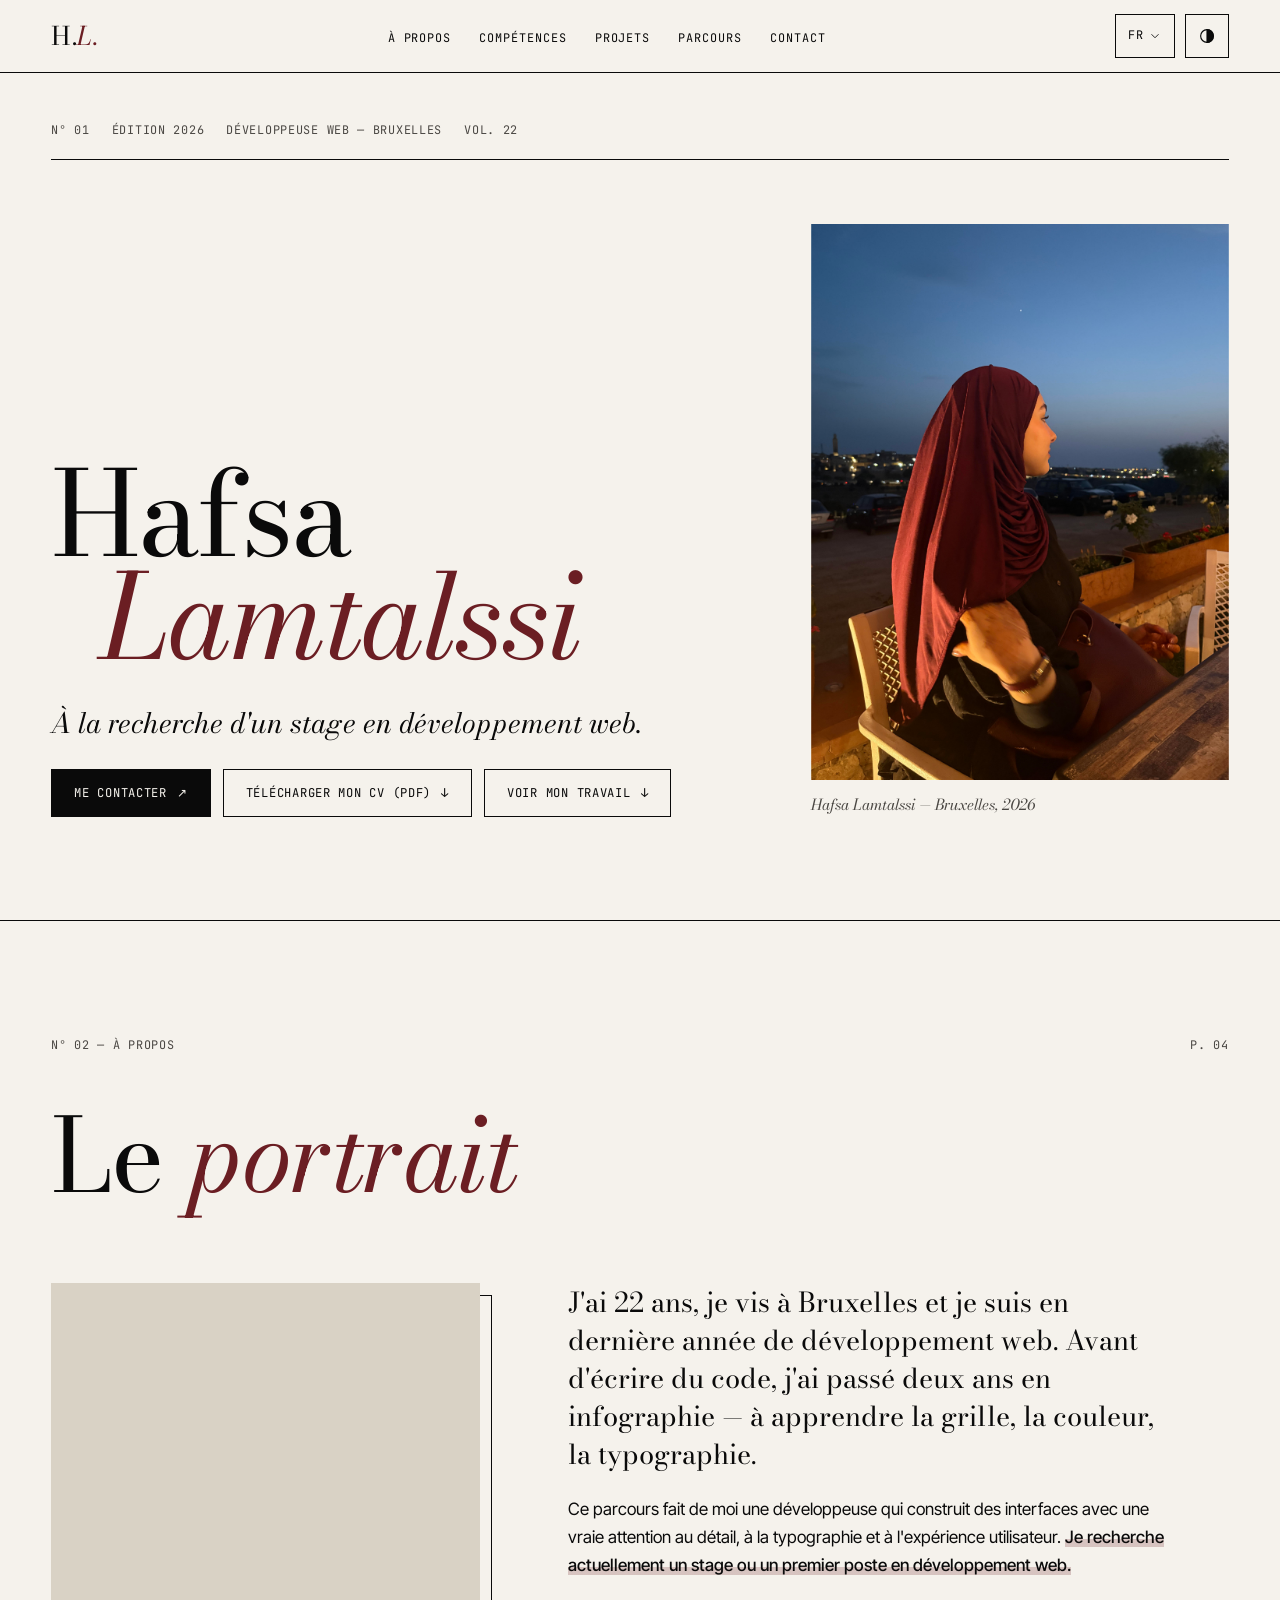
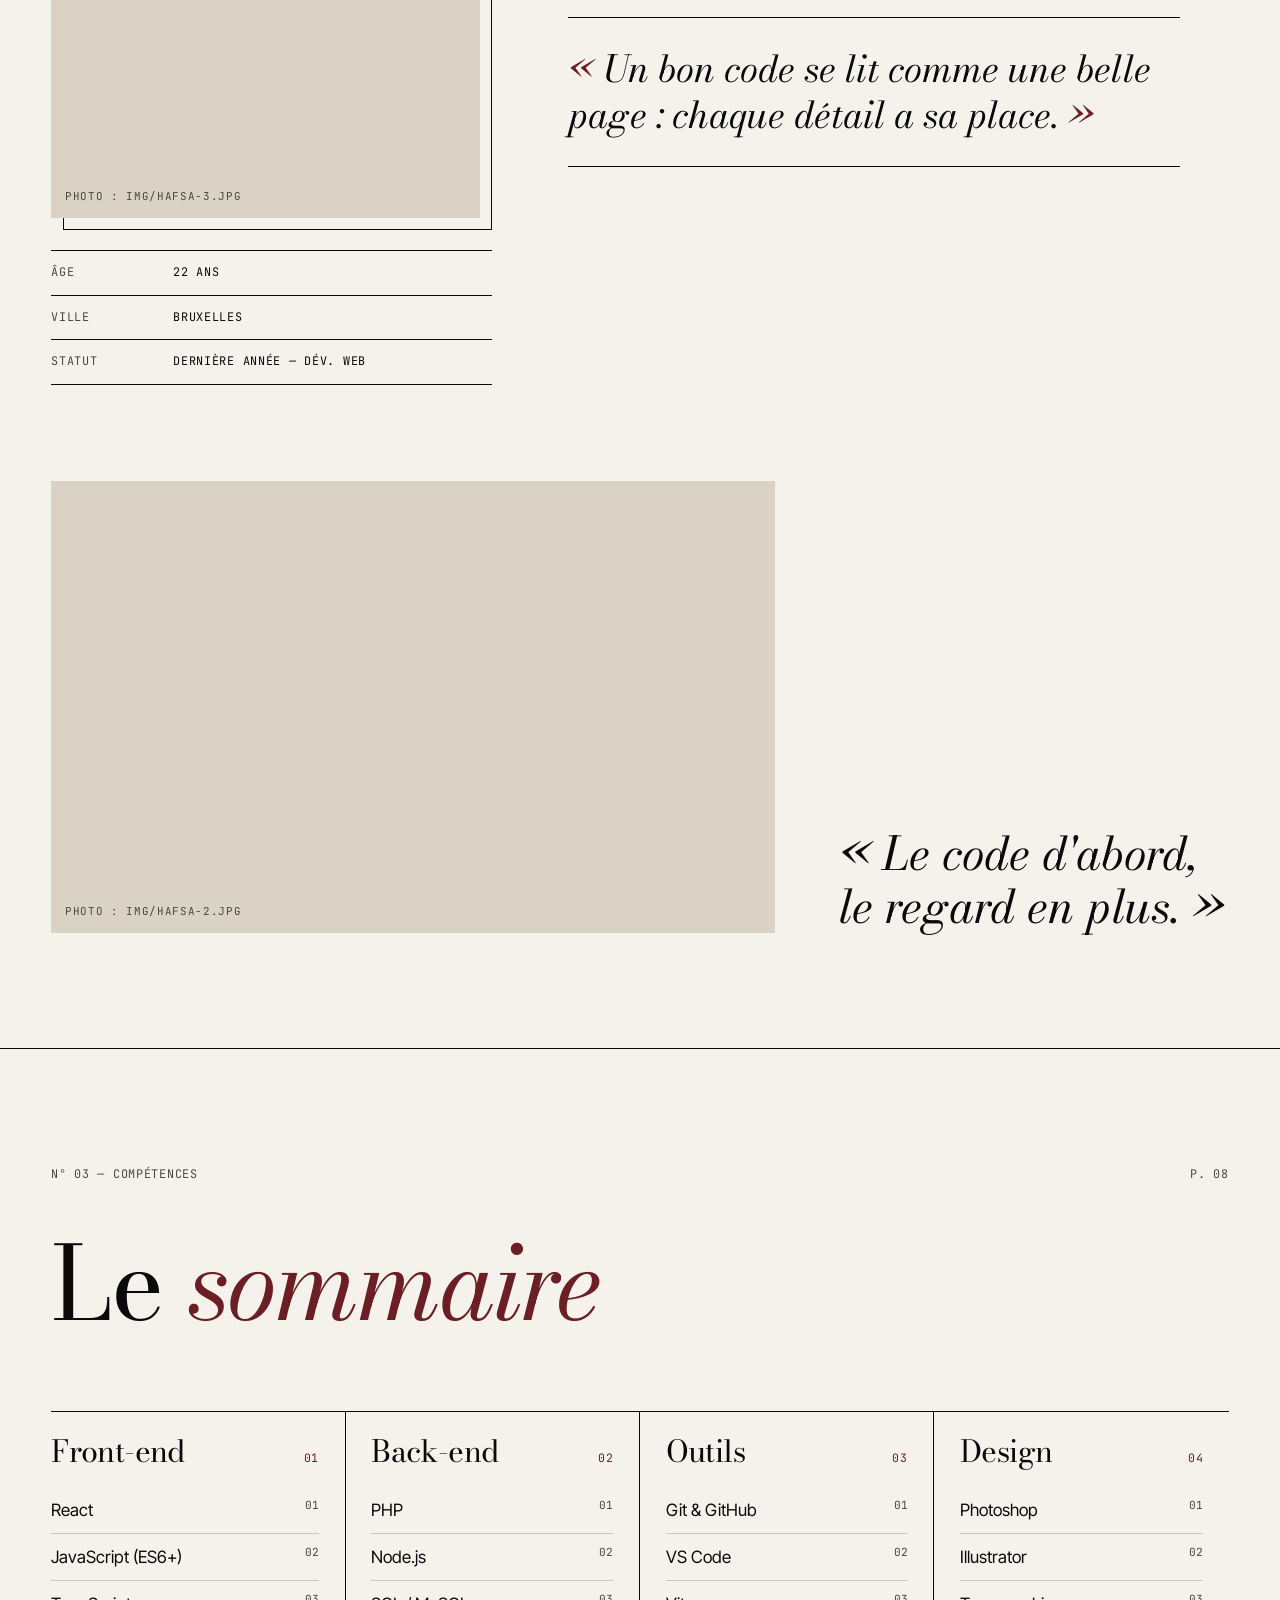
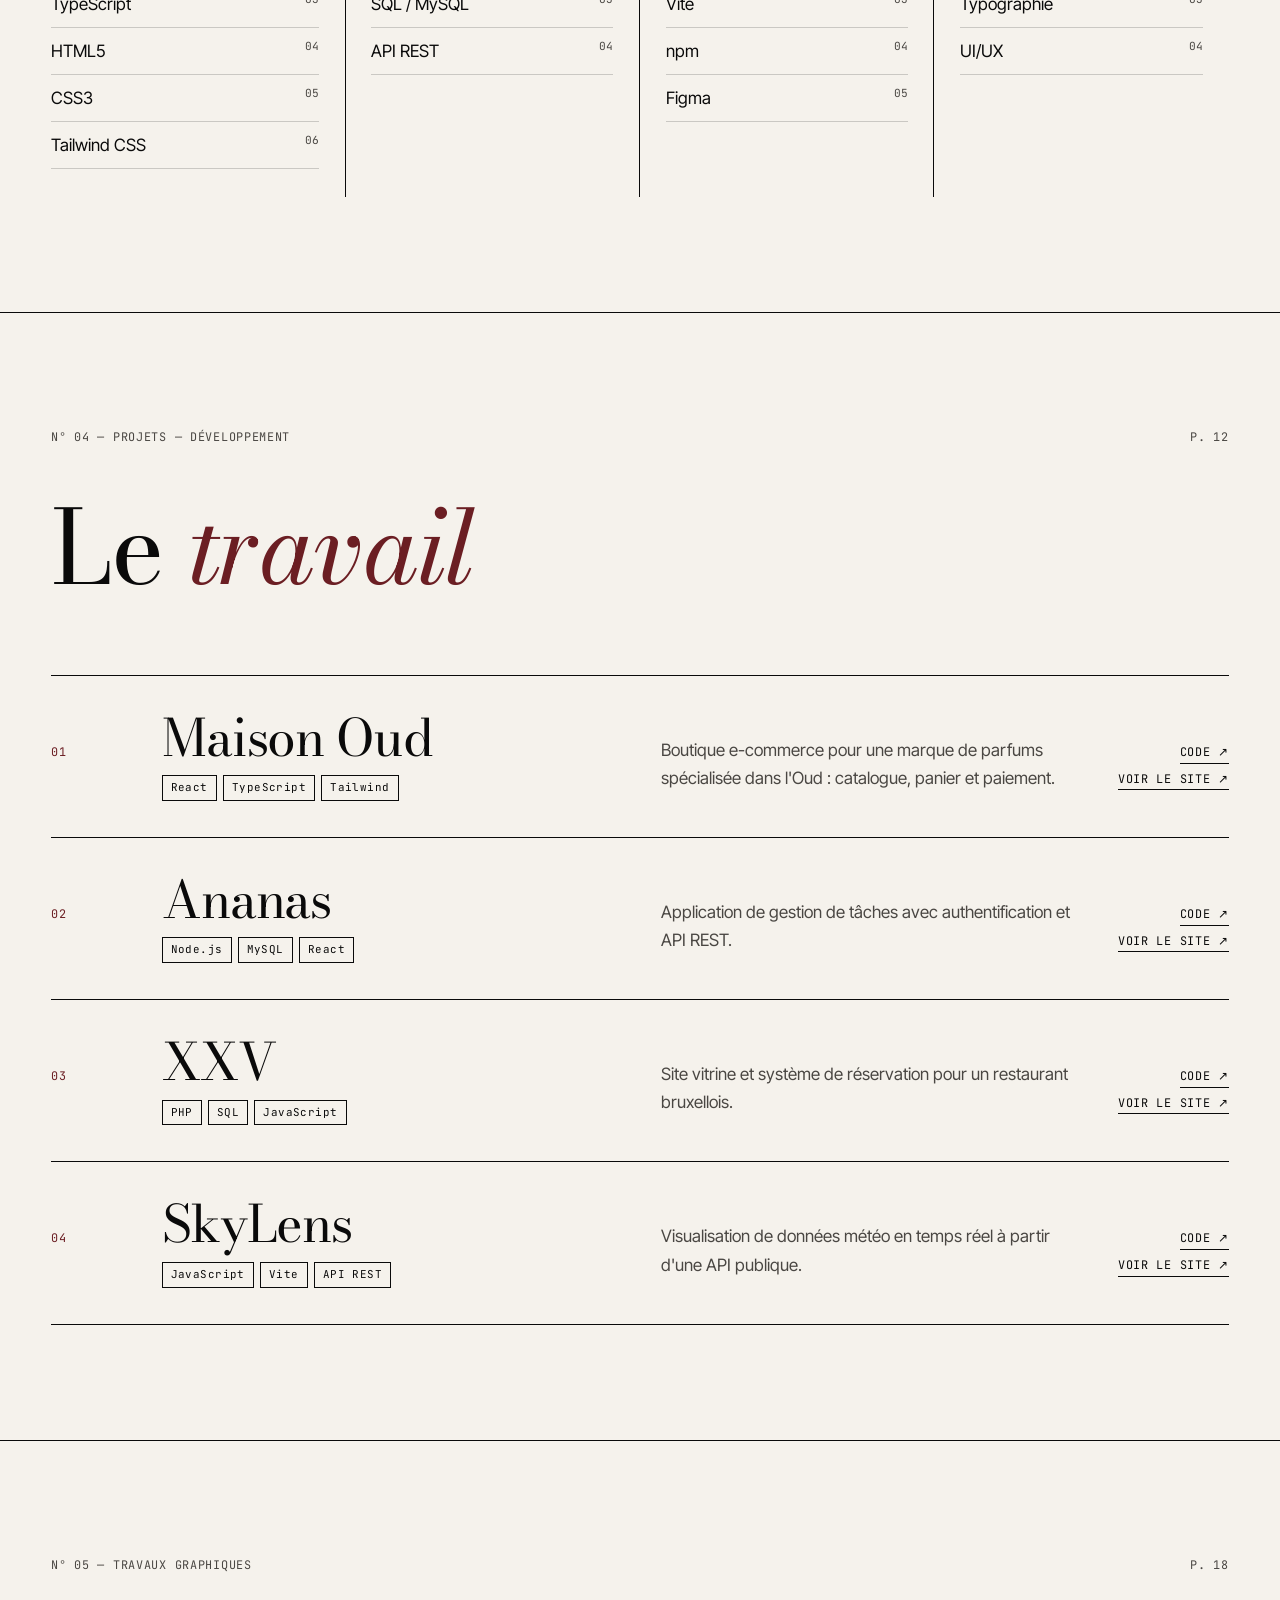
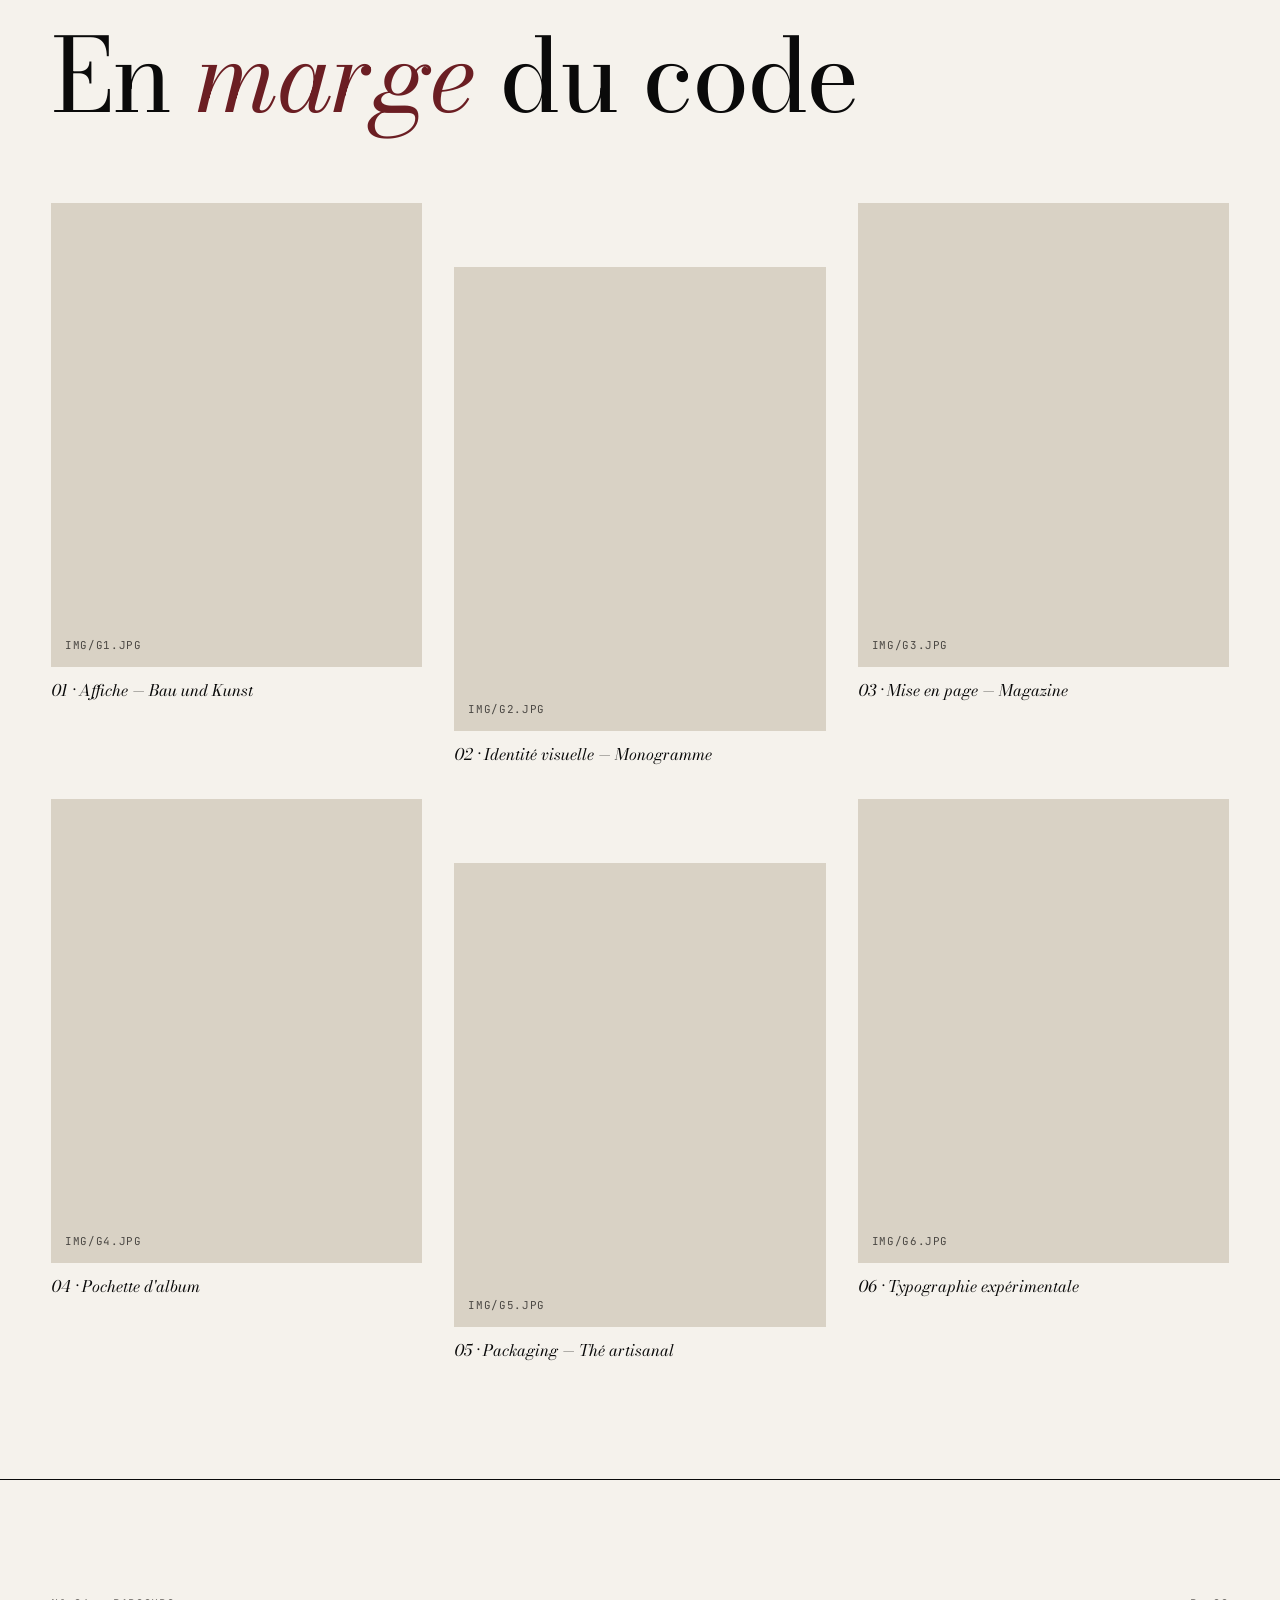
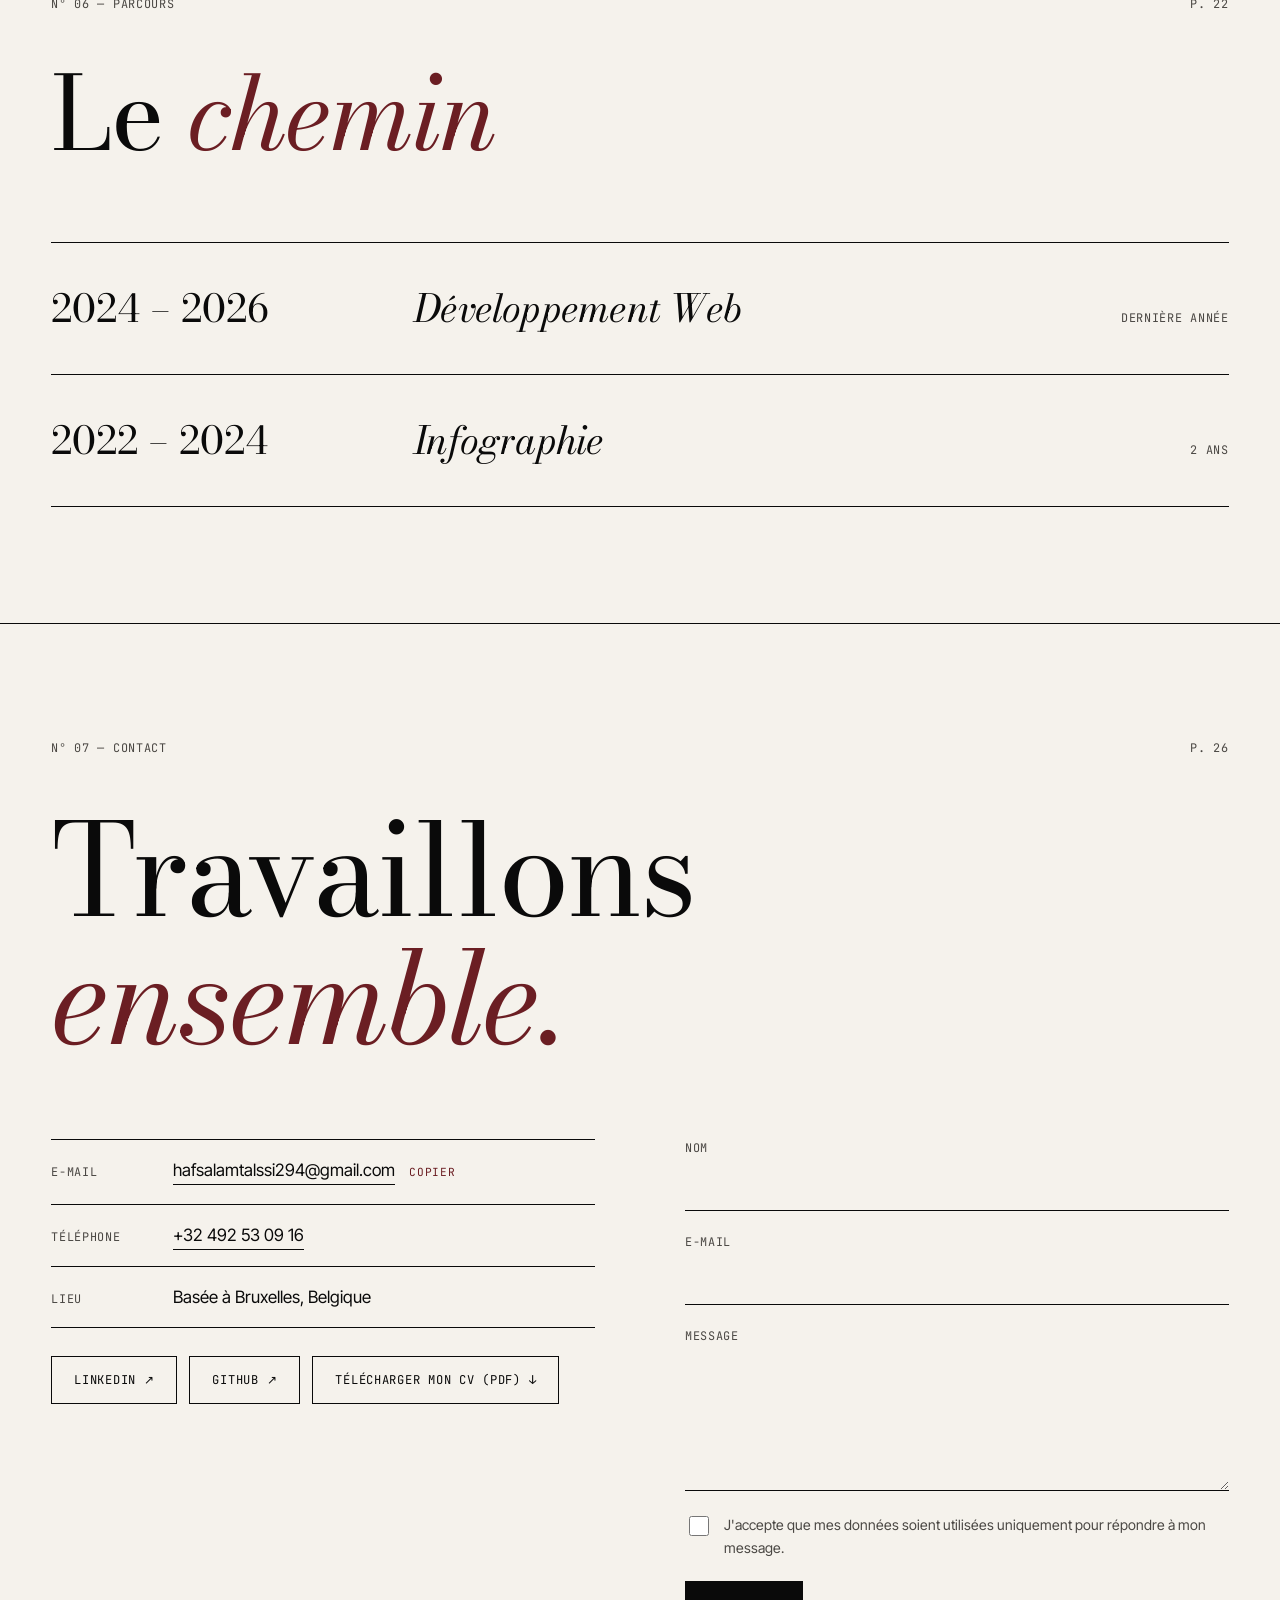
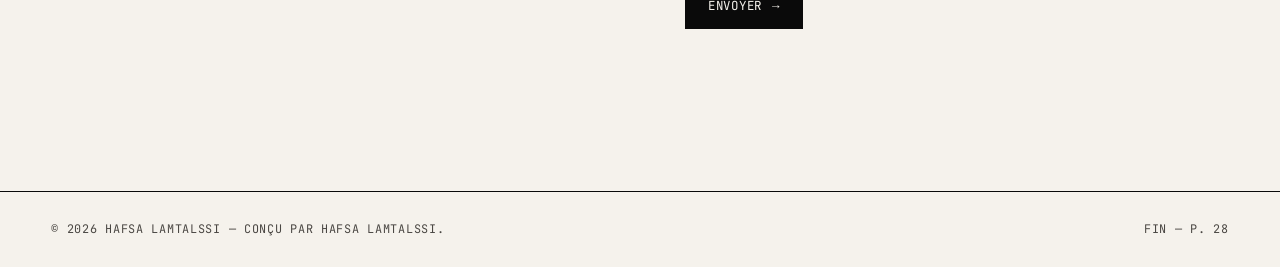
==== commit 04492991: "Un seul bouton de langue qui ouvre FR / EN / NL, français par défaut Co-Authored-By: Claude Opus 5.5" ====
--- a/index.html
+++ b/index.html
@@ -81,8 +81,16 @@
       </ul>
     </nav>
     <div class="tools">
-      <div class="lang mono" role="group" aria-label="Langue" data-i18n-aria="aria.lang">
-        <button type="button" data-lang="fr" lang="fr" aria-pressed="true">FR</button><button type="button" data-lang="en" lang="en" aria-pressed="false">EN</button><button type="button" data-lang="nl" lang="nl" aria-pressed="false">NL</button>
+      <div class="lang mono">
+        <button class="icon-btn lang-btn" type="button" aria-haspopup="true" aria-expanded="false" aria-controls="lang-menu" aria-label="Langue : français">
+          <span class="lang-cur">FR</span>
+          <svg viewBox="0 0 24 24" fill="none" stroke="currentColor" stroke-width="1.5" aria-hidden="true"><path d="M6 9l6 6 6-6"/></svg>
+        </button>
+        <ul class="lang-menu" id="lang-menu" hidden>
+          <li><button type="button" data-lang="fr" lang="fr" aria-pressed="true"><span>FR</span> Français</button></li>
+          <li><button type="button" data-lang="en" lang="en" aria-pressed="false"><span>EN</span> English</button></li>
+          <li><button type="button" data-lang="nl" lang="nl" aria-pressed="false"><span>NL</span> Nederlands</button></li>
+        </ul>
       </div>
       <button class="icon-btn theme-btn" type="button" aria-label="Mode sombre" aria-pressed="false">
         <svg viewBox="0 0 24 24" fill="none" stroke="currentColor" stroke-width="1.5" aria-hidden="true"><circle cx="12" cy="12" r="8.5"/><path d="M12 3.5a8.5 8.5 0 0 1 0 17z" fill="currentColor"/></svg>
--- a/css/style.css
+++ b/css/style.css
@@ -58,13 +58,19 @@
 .tools{display:flex;align-items:center;gap:10px}
 .icon-btn{display:inline-flex;align-items:center;justify-content:center;gap:8px;min-width:44px;min-height:44px;background:none;border:1px solid var(--rule);color:var(--ink);font:inherit;cursor:pointer;padding:0 12px}
 .icon-btn svg{width:18px;height:18px}
-/* Sélecteur de langue FR / EN / NL */
-.lang{display:flex;border:1px solid var(--rule)}
-.lang button{min-width:40px;min-height:44px;padding:0 8px;background:none;border:0;color:var(--ink-2);font:inherit;letter-spacing:.08em;cursor:pointer;transition:color .2s,background .2s}
-.lang button+button{border-left:1px solid color-mix(in srgb,var(--rule) 25%,transparent)}
-.lang button:hover{color:var(--ink)}
-.lang button[aria-pressed="true"]{color:var(--paper);background:var(--ink)}
-@media (max-width:420px){.lang button{min-width:34px;padding:0 4px}.tools{gap:6px}}
+/* Sélecteur de langue : un bouton qui ouvre FR / EN / NL */
+.lang{position:relative}
+.lang-btn{letter-spacing:.08em;gap:4px}
+.lang-btn svg{width:14px;height:14px;transition:transform .2s}
+.lang-btn[aria-expanded="true"] svg{transform:rotate(180deg)}
+.lang-menu{position:absolute;right:0;top:calc(100% + 6px);z-index:40;min-width:180px;margin:0;padding:0;list-style:none;background:var(--paper);border:1px solid var(--rule)}
+.lang-menu[hidden]{display:none}
+.lang-menu li+li{border-top:1px solid color-mix(in srgb,var(--rule) 20%,transparent)}
+.lang-menu button{display:flex;align-items:center;gap:12px;width:100%;min-height:44px;padding:0 14px;background:none;border:0;color:var(--ink);font:inherit;letter-spacing:.08em;text-align:left;cursor:pointer}
+.lang-menu button span{color:var(--ink-2);min-width:2ch}
+.lang-menu button:hover,.lang-menu button:focus-visible{background:var(--paper-2)}
+.lang-menu button[aria-pressed="true"]{color:var(--accent)}
+.lang-menu button[aria-pressed="true"] span{color:var(--accent)}
 .menu-btn{display:none}
 
 /* Couverture */
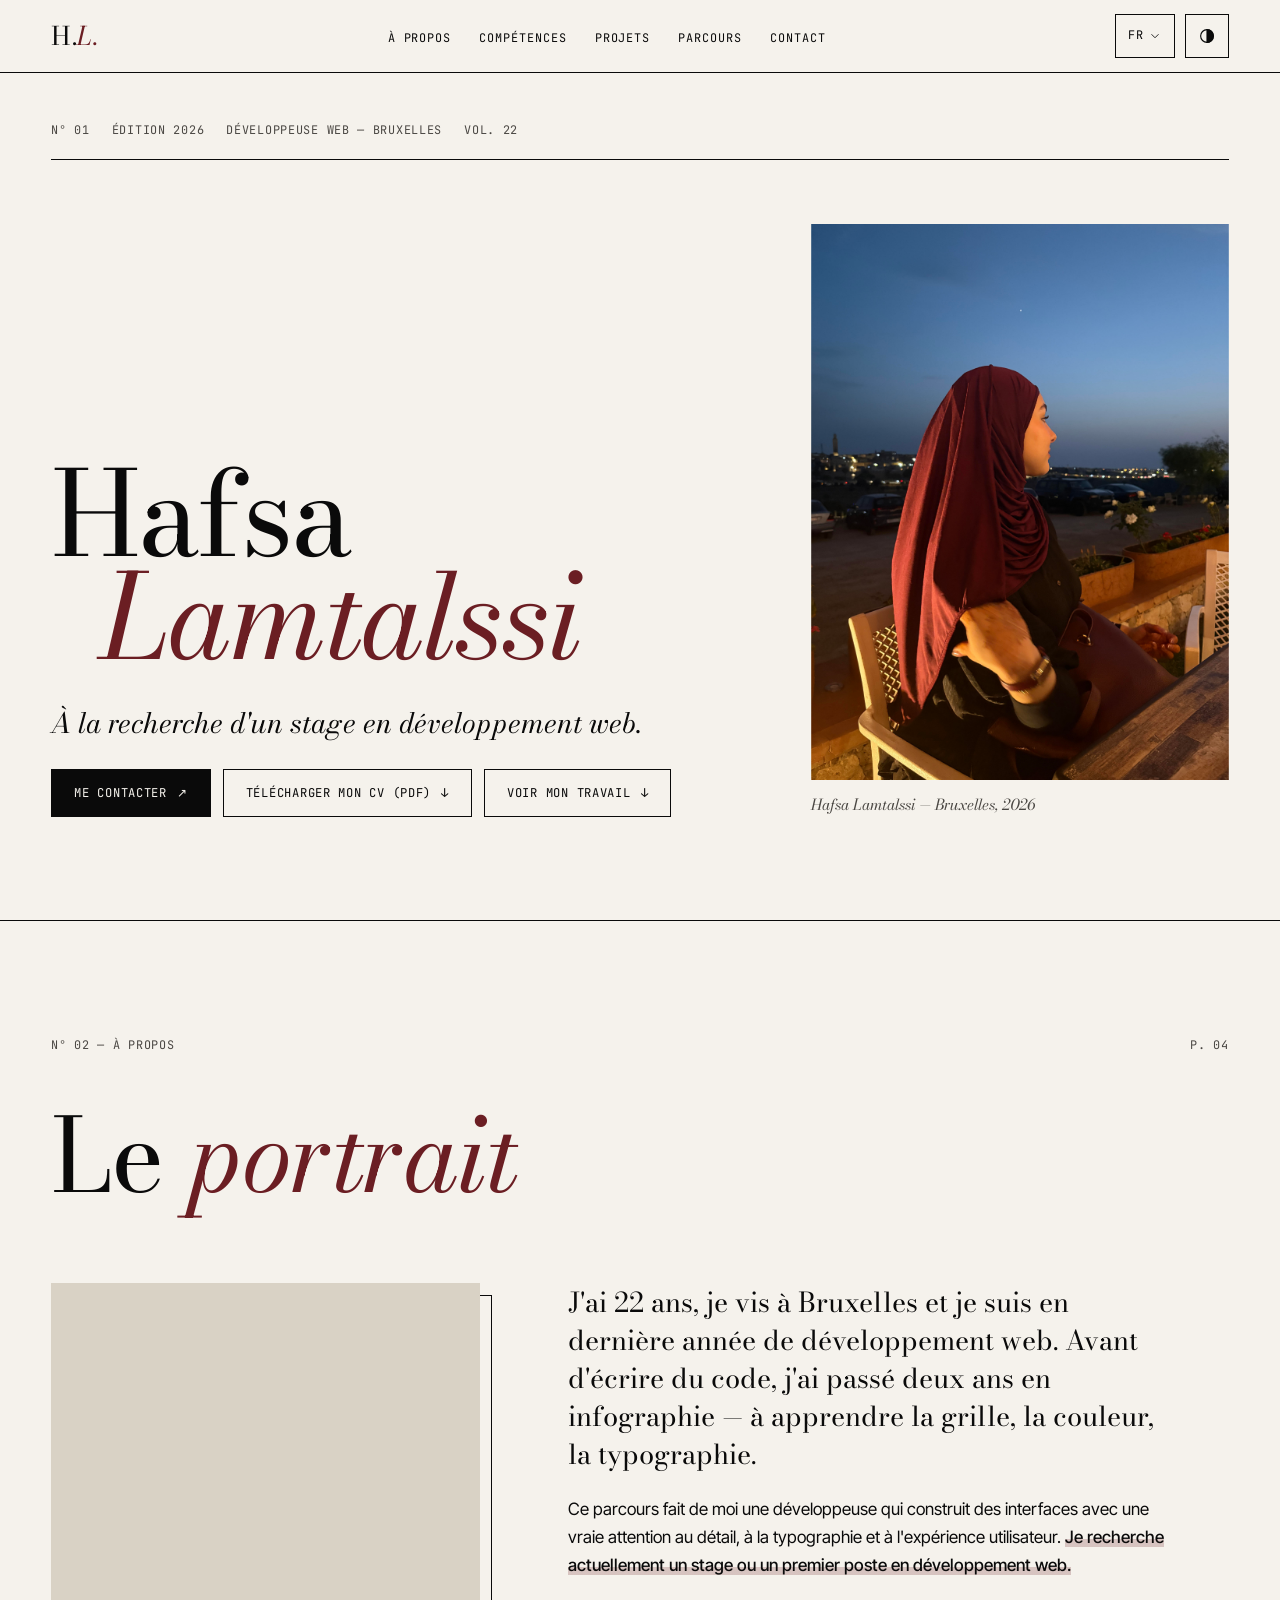
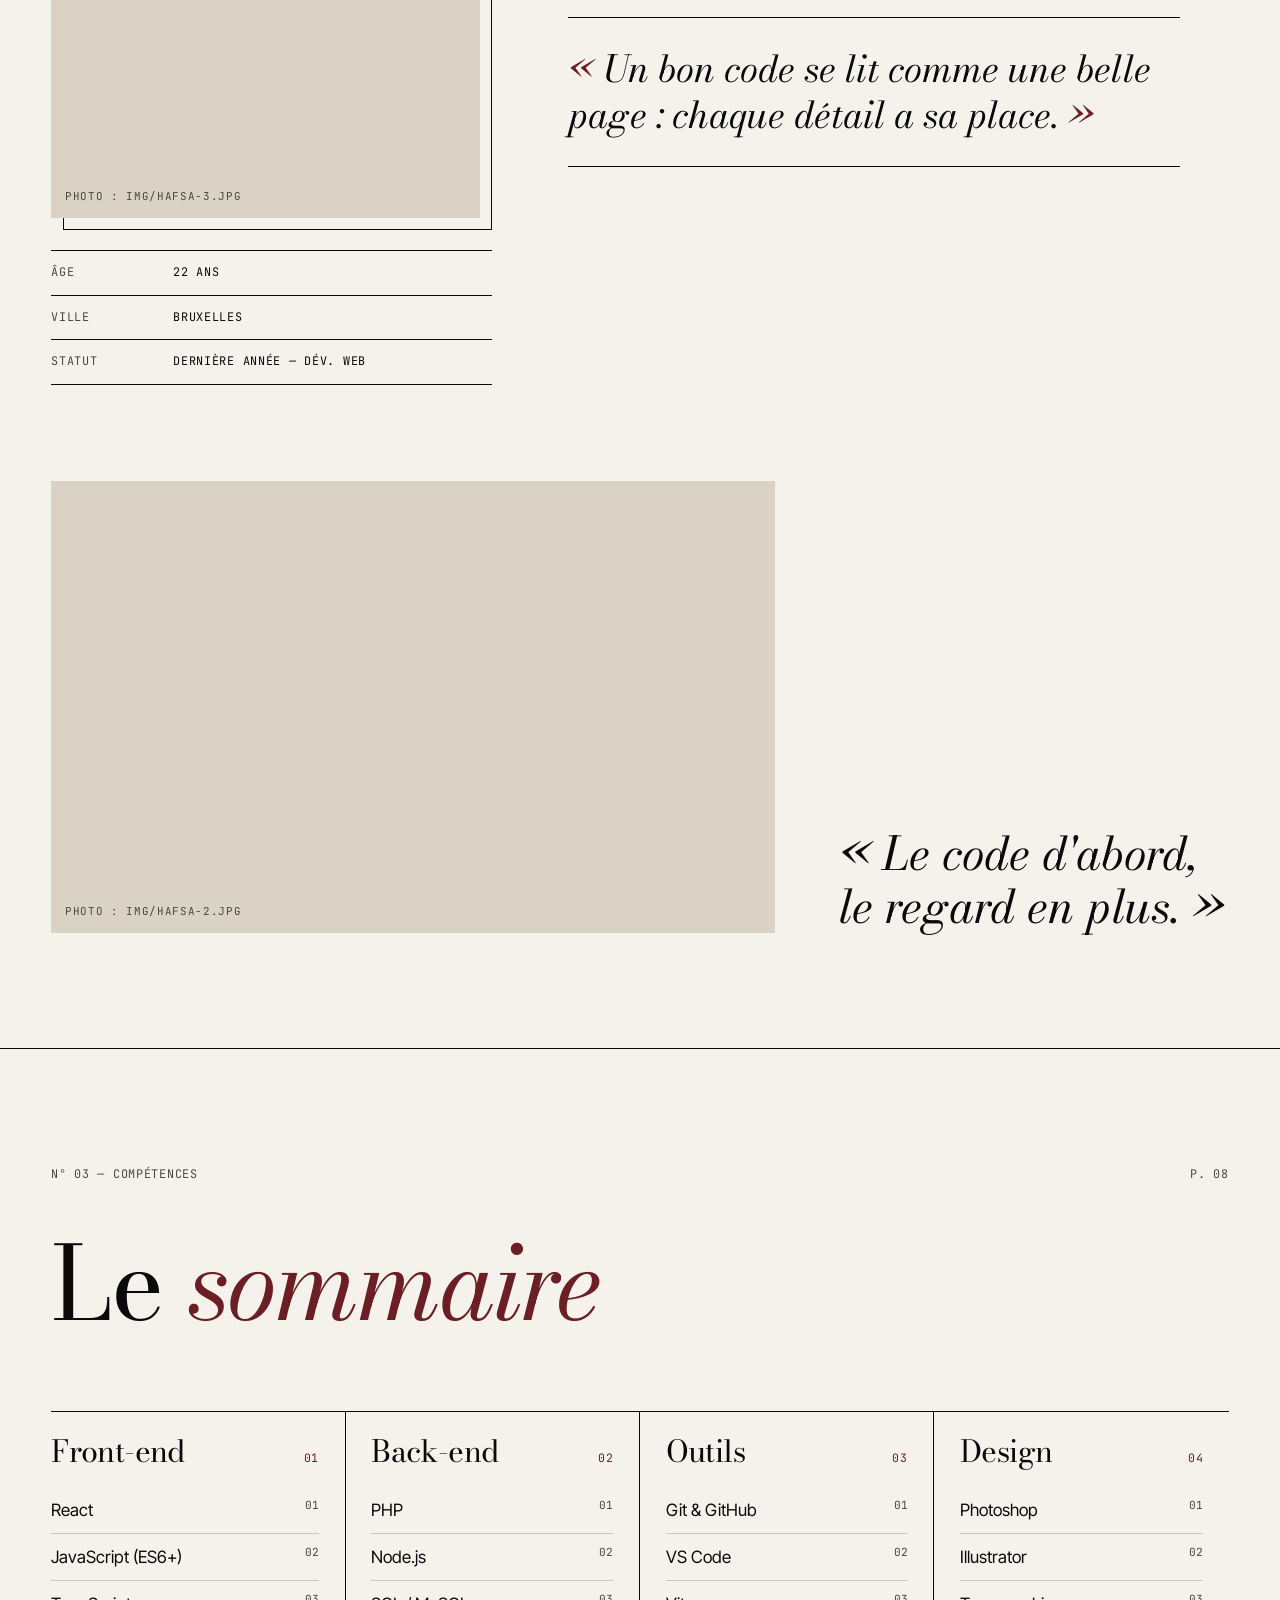
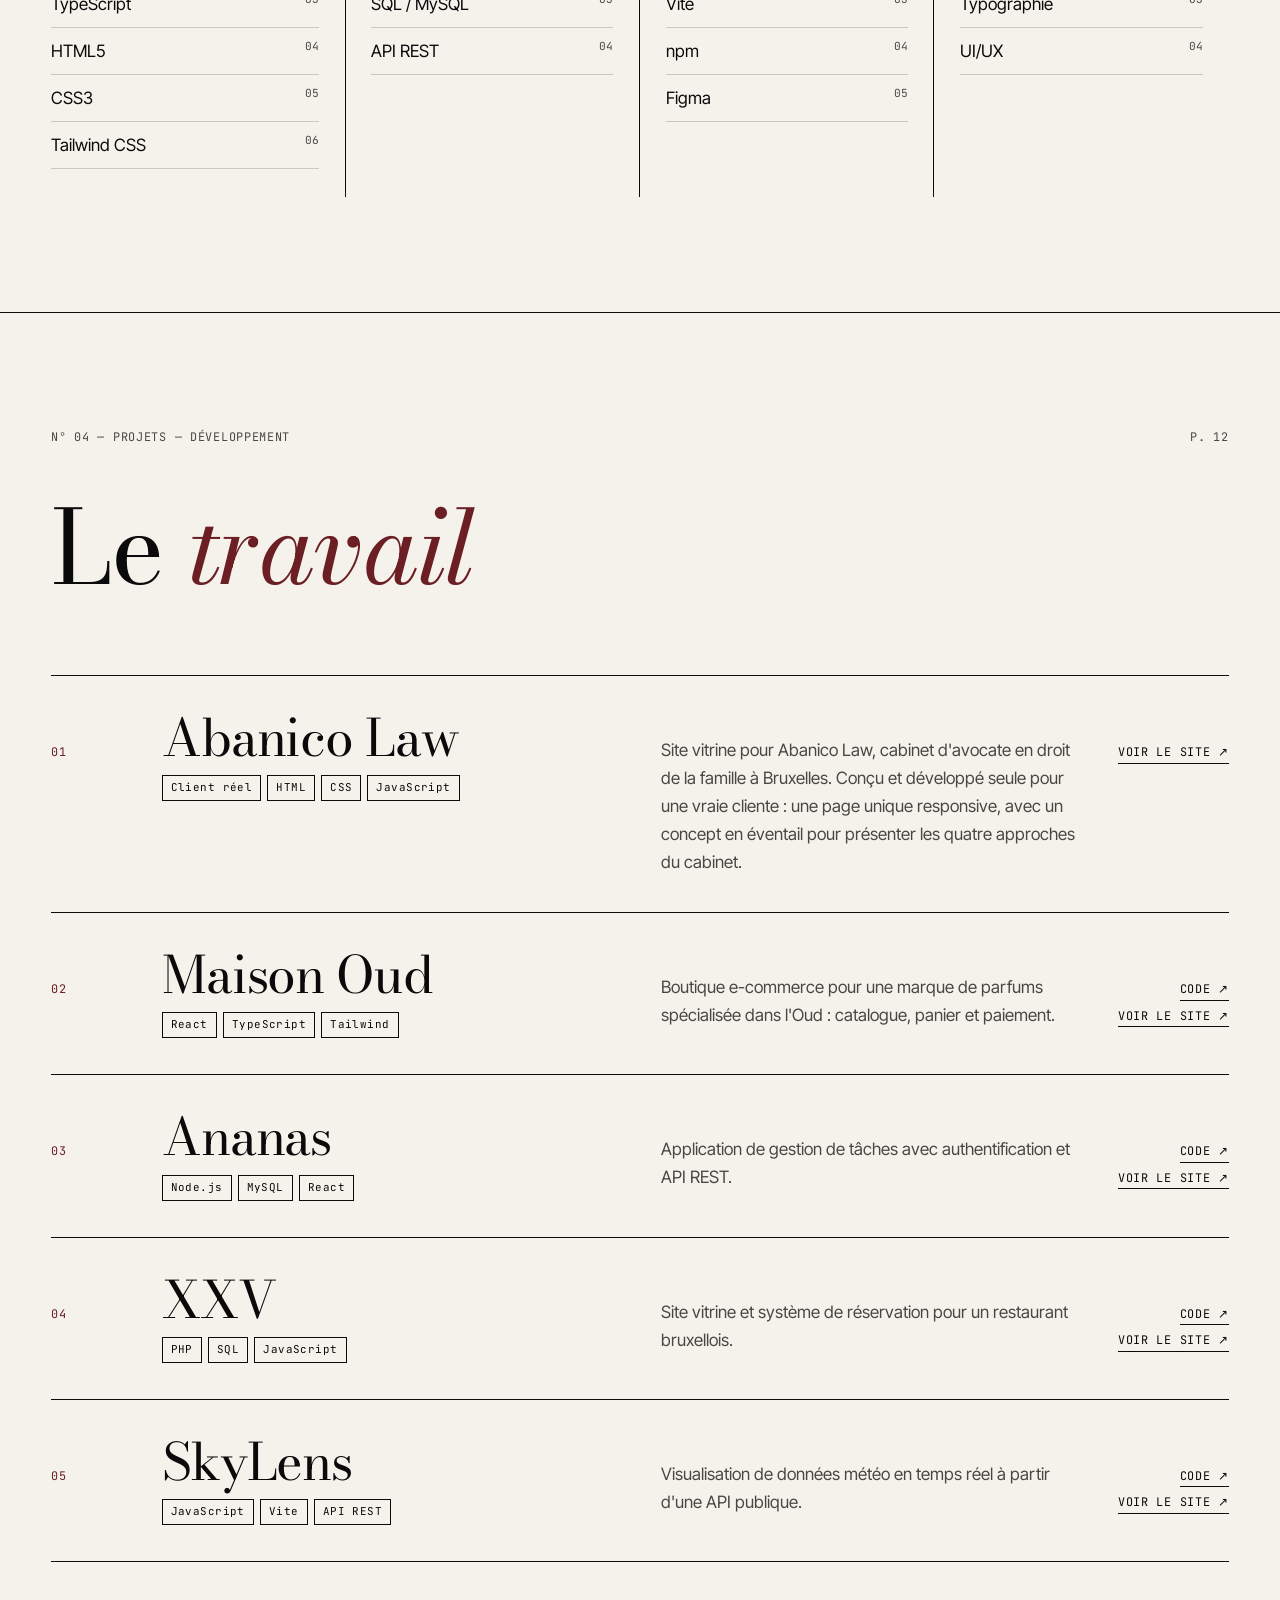
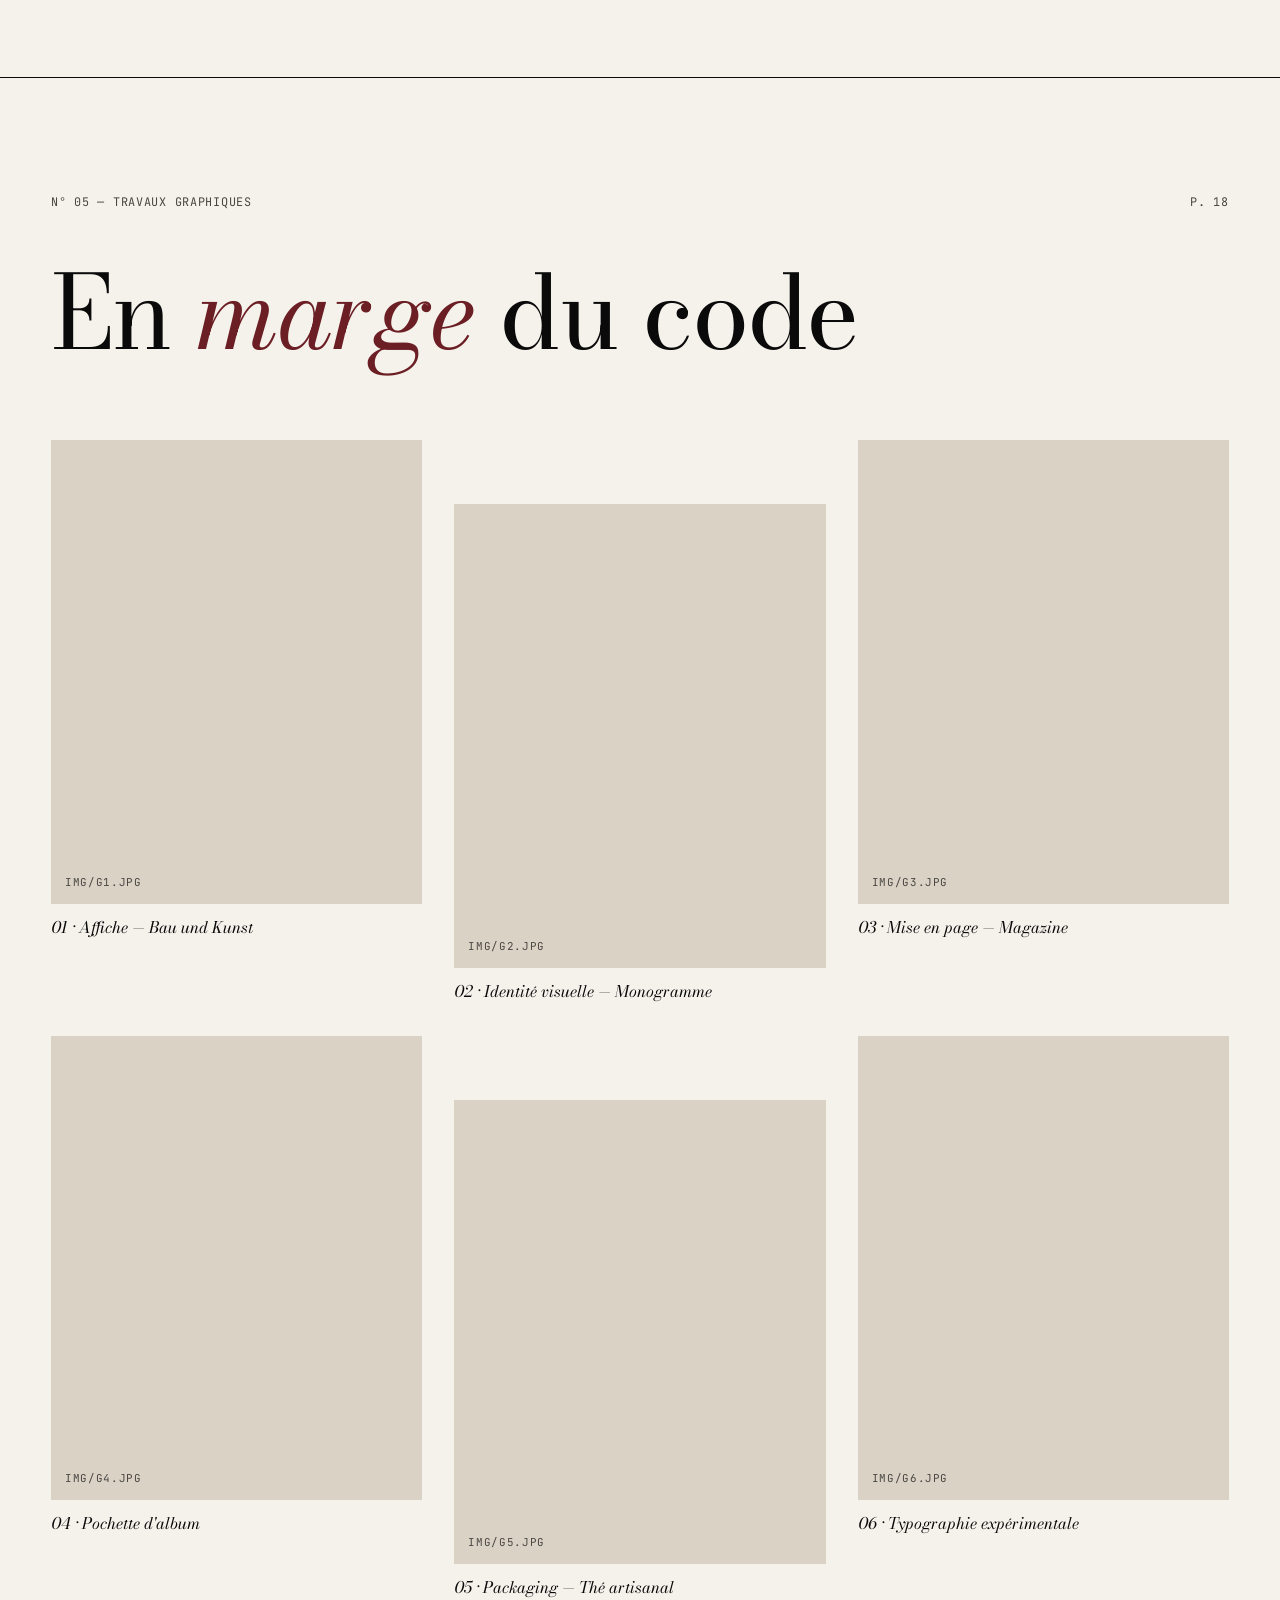
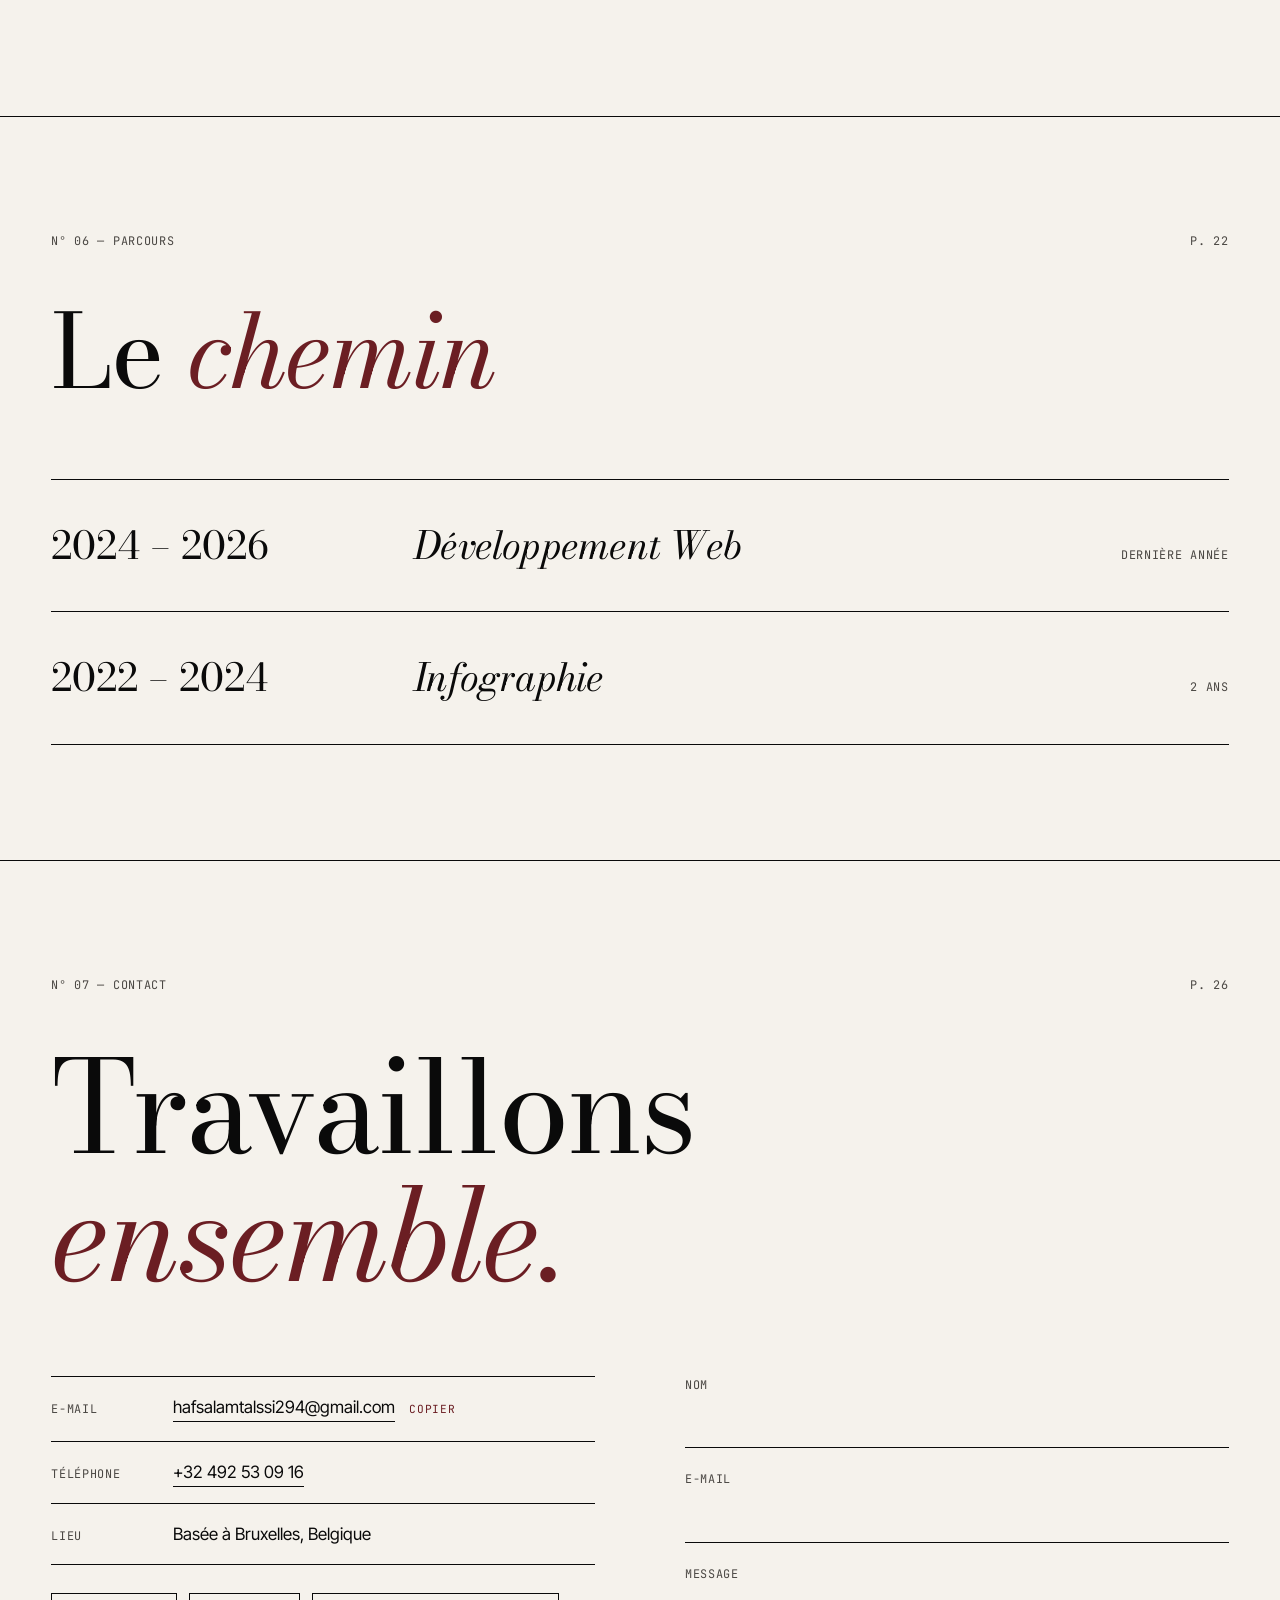
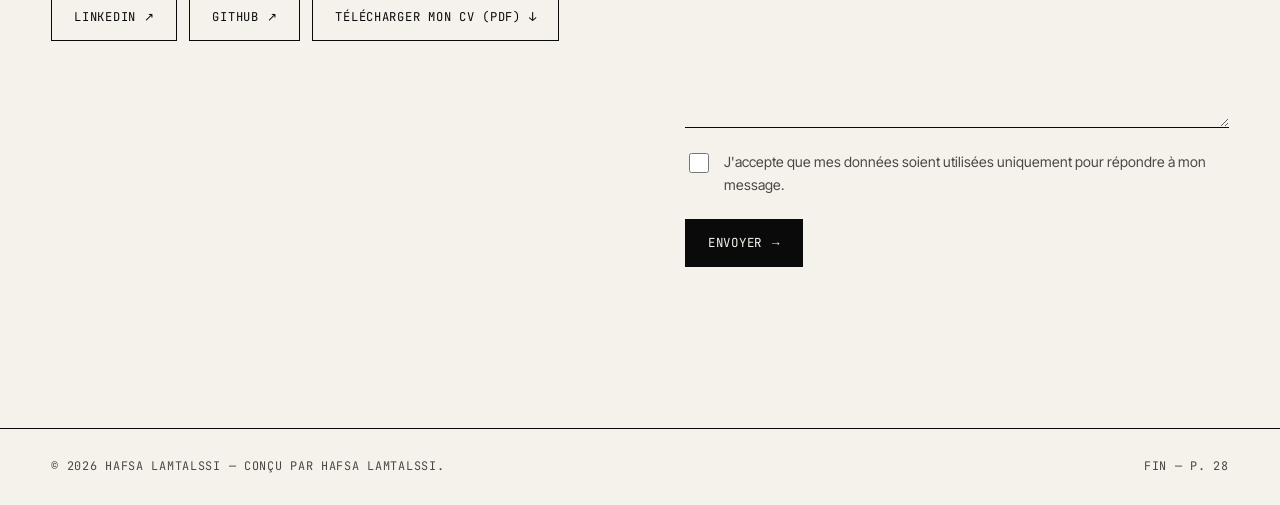
==== commit fdd4ad16: "Ajoute le projet Abanico Law (client réel) en projet n° 01 Co-Authored-By: Claude Opus 5.5 <noreply@" ====
--- a/index.html
+++ b/index.html
@@ -198,24 +198,30 @@
     <ol class="projects">
       <li class="project">
         <span class="num mono">01</span>
+        <div><h3>Abanico Law</h3><ul class="tags"><li data-i18n="tag.client">Client réel</li><li>HTML</li><li>CSS</li><li>JavaScript</li></ul></div>
+        <p data-i18n="p.abanico">Site vitrine pour Abanico Law, cabinet d'avocate en droit de la famille à Bruxelles. Conçu et développé seule pour une vraie cliente : une page unique responsive, avec un concept en éventail pour présenter les quatre approches du cabinet.</p>
+        <div class="plinks mono"><a href="https://www.abanico-law.be/" target="_blank" rel="noopener" data-i18n="p.site">Voir le site ↗</a></div>
+      </li>
+      <li class="project">
+        <span class="num mono">02</span>
         <div><h3>Maison Oud</h3><ul class="tags"><li>React</li><li>TypeScript</li><li>Tailwind</li></ul></div>
         <p data-i18n="p1">Boutique e-commerce pour une marque de parfums spécialisée dans l'Oud : catalogue, panier et paiement.</p>
         <div class="plinks mono"><a href="https://github.com/hafsa-lamtalssi" target="_blank" rel="noopener">Code ↗</a><a href="#" data-i18n="p.site">Voir le site ↗</a></div>
       </li>
       <li class="project">
-        <span class="num mono">02</span>
+        <span class="num mono">03</span>
         <div><h3>Ananas</h3><ul class="tags"><li>Node.js</li><li>MySQL</li><li>React</li></ul></div>
         <p data-i18n="p2">Application de gestion de tâches avec authentification et API REST.</p>
         <div class="plinks mono"><a href="https://github.com/hafsa-lamtalssi" target="_blank" rel="noopener">Code ↗</a><a href="#" data-i18n="p.site">Voir le site ↗</a></div>
       </li>
       <li class="project">
-        <span class="num mono">03</span>
+        <span class="num mono">04</span>
         <div><h3>XXV</h3><ul class="tags"><li>PHP</li><li>SQL</li><li>JavaScript</li></ul></div>
         <p data-i18n="p3">Site vitrine et système de réservation pour un restaurant bruxellois.</p>
         <div class="plinks mono"><a href="https://github.com/hafsa-lamtalssi" target="_blank" rel="noopener">Code ↗</a><a href="#" data-i18n="p.site">Voir le site ↗</a></div>
       </li>
       <li class="project">
-        <span class="num mono">04</span>
+        <span class="num mono">05</span>
         <div><h3>SkyLens</h3><ul class="tags"><li>JavaScript</li><li>Vite</li><li>API REST</li></ul></div>
         <p data-i18n="p4">Visualisation de données météo en temps réel à partir d'une API publique.</p>
         <div class="plinks mono"><a href="https://github.com/hafsa-lamtalssi" target="_blank" rel="noopener">Code ↗</a><a href="#" data-i18n="p.site">Voir le site ↗</a></div>
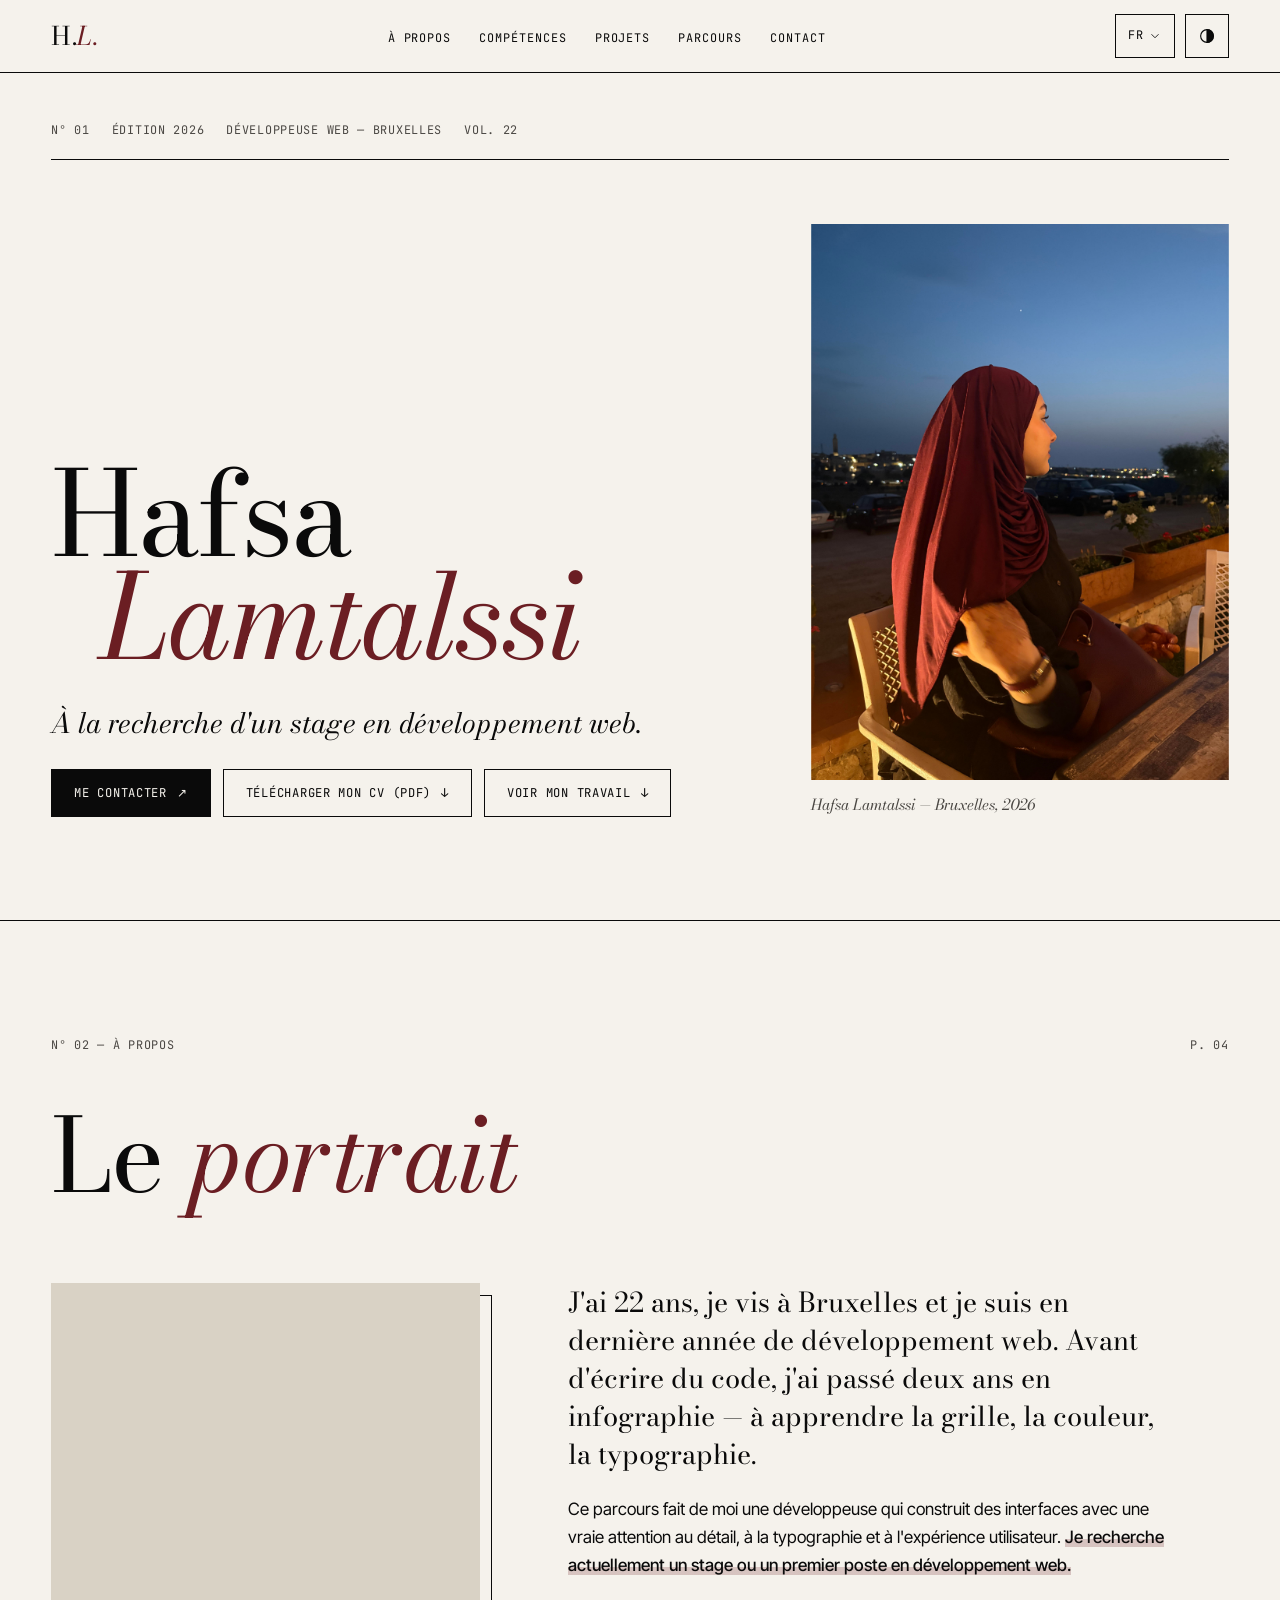
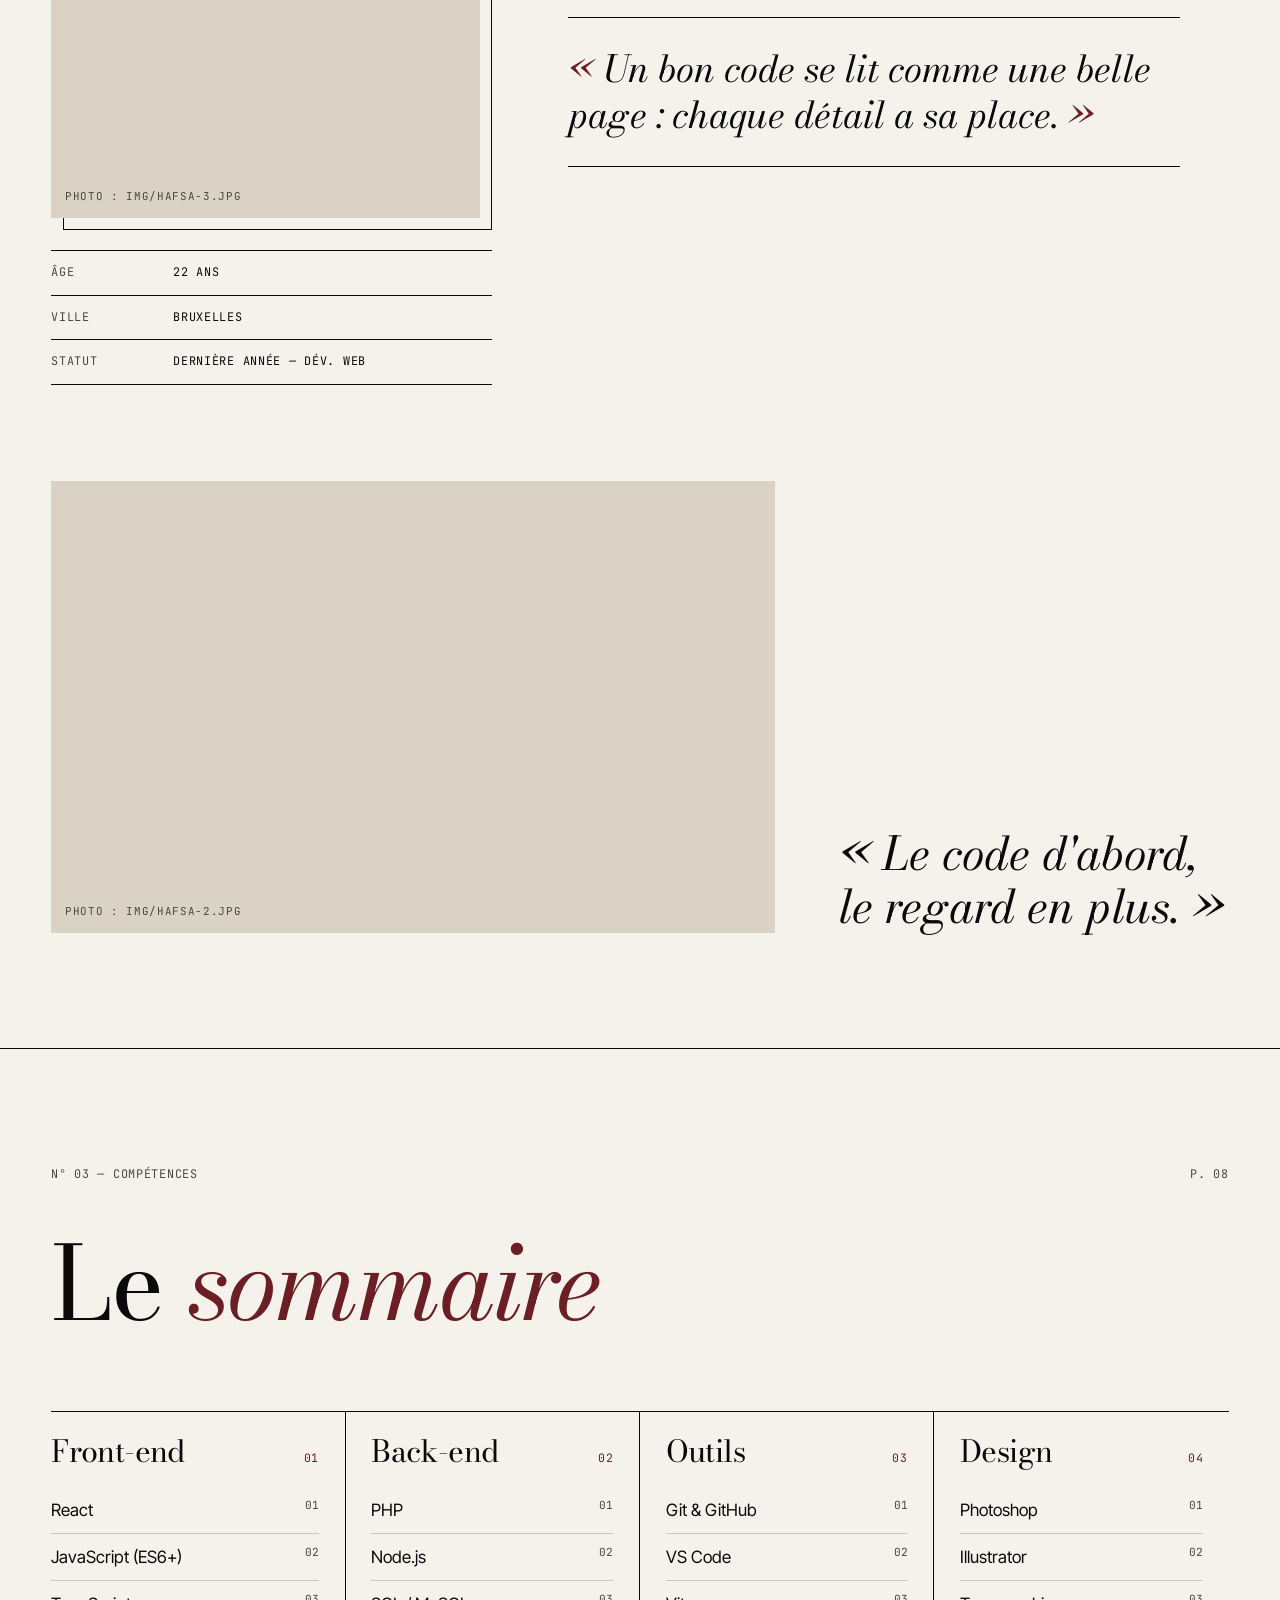
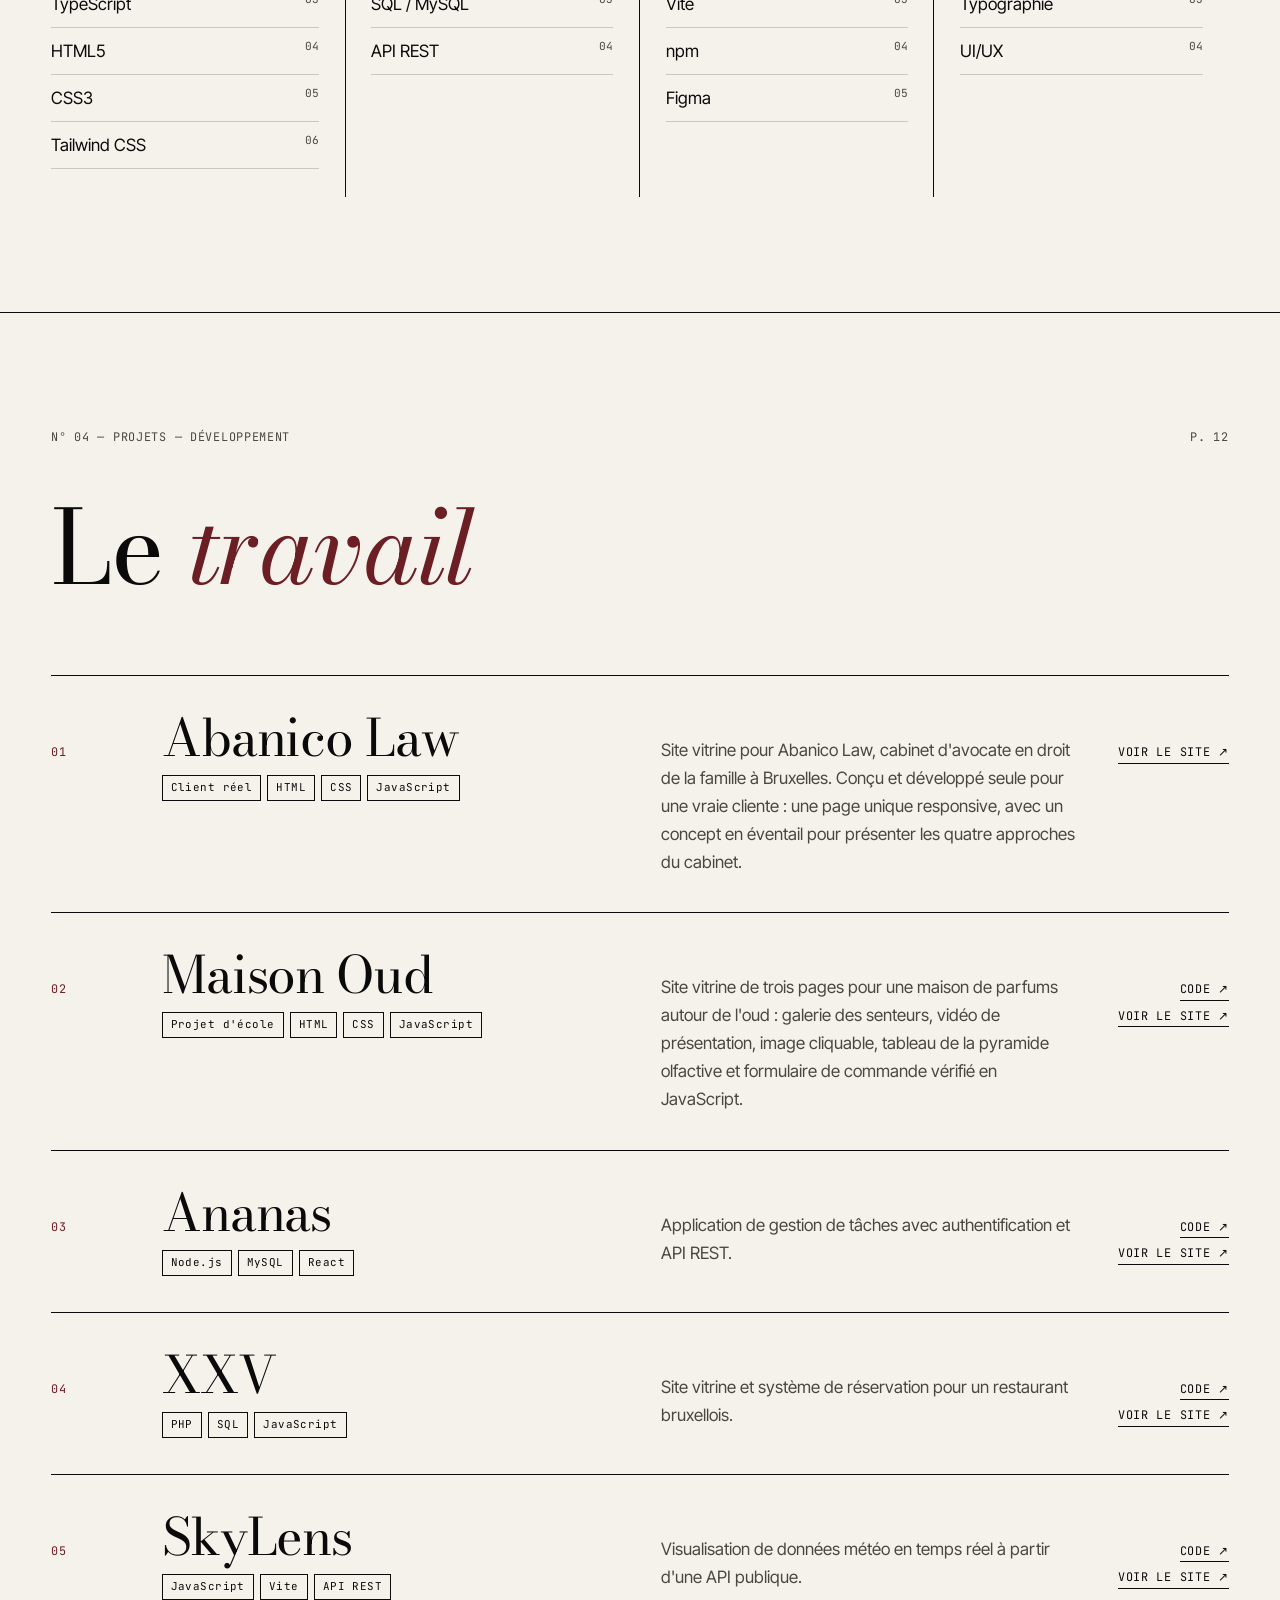
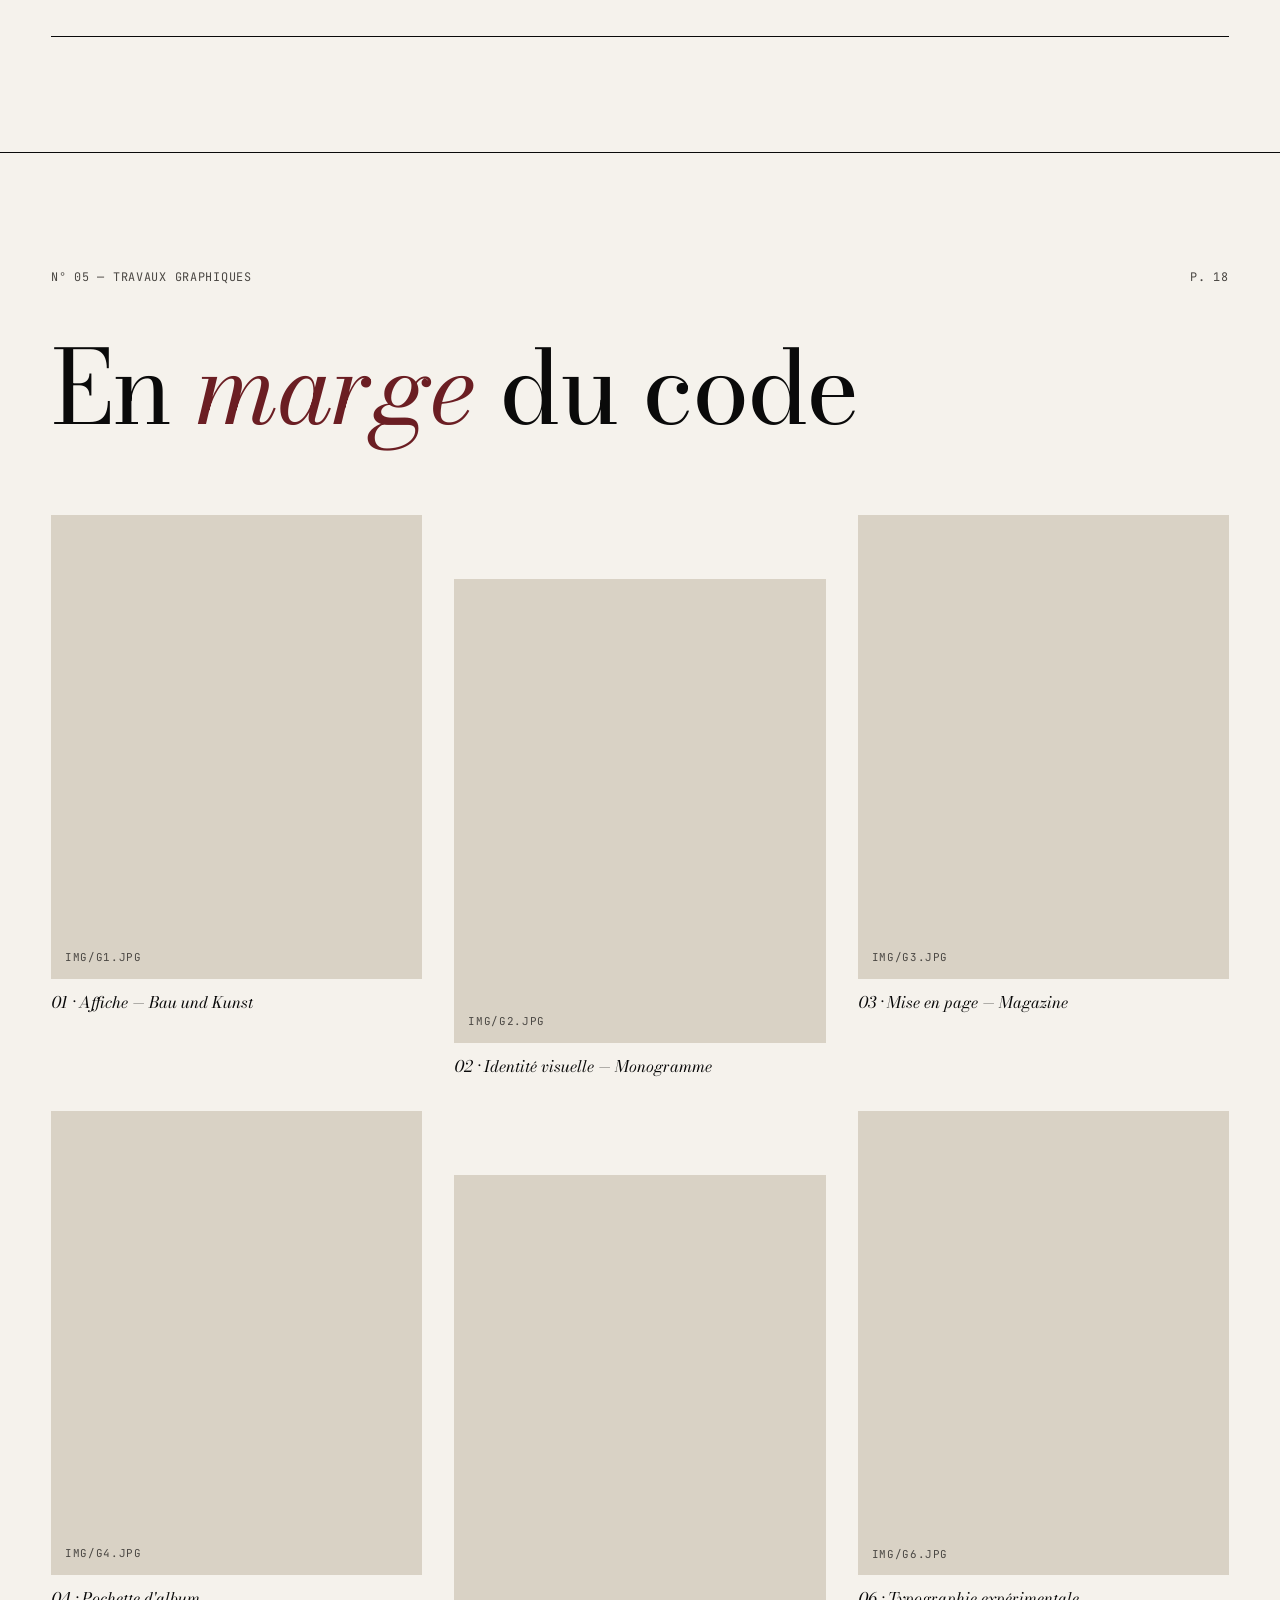
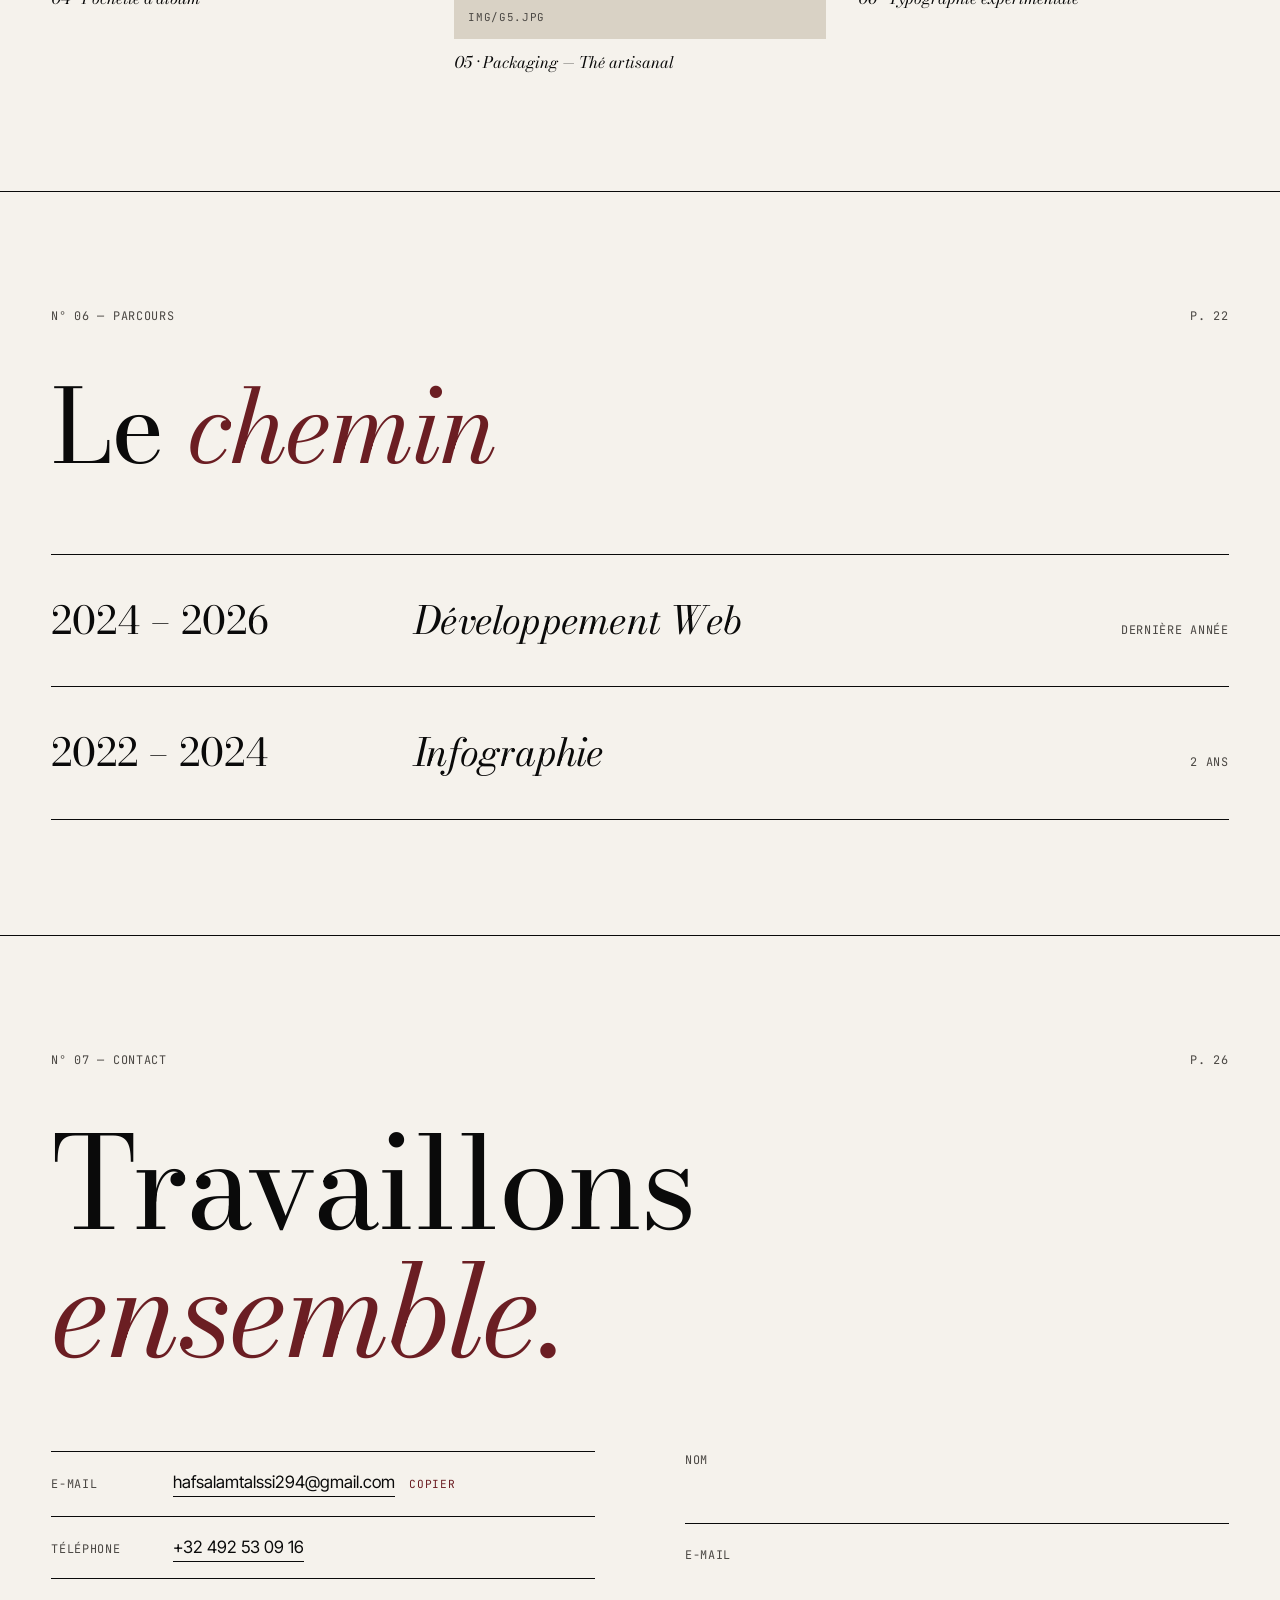
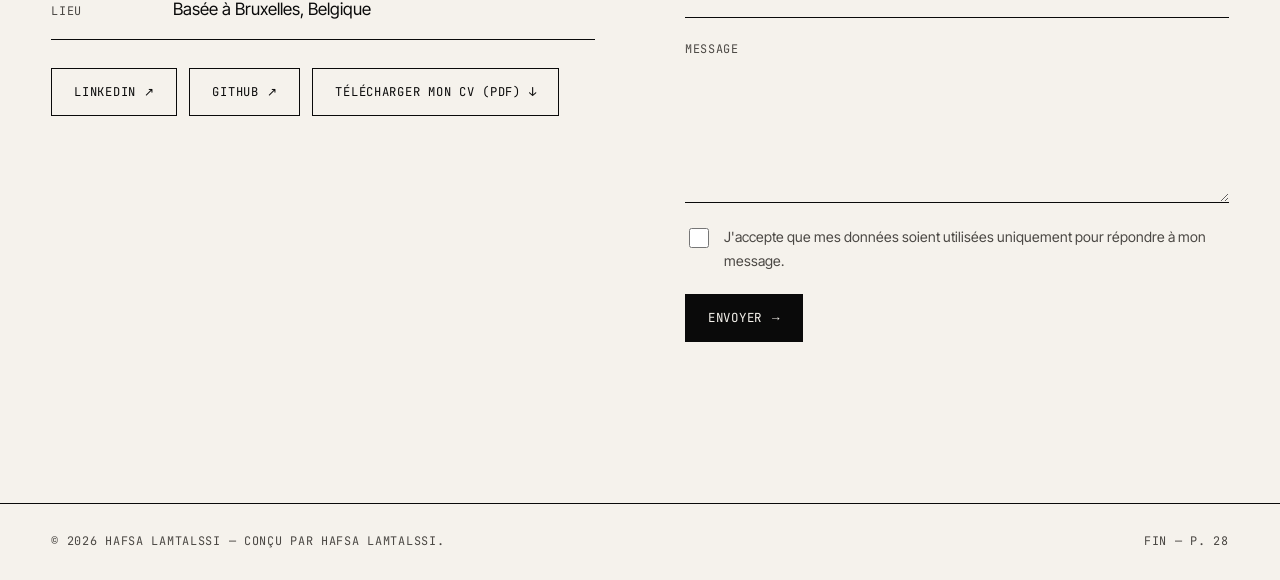
==== commit 03f5b145: "Ajoute le vrai projet Maison Oud (site en ligne + description FR/EN/NL) Co-Authored-By: Claude Opus " ====
--- a/index.html
+++ b/index.html
@@ -204,9 +204,9 @@
       </li>
       <li class="project">
         <span class="num mono">02</span>
-        <div><h3>Maison Oud</h3><ul class="tags"><li>React</li><li>TypeScript</li><li>Tailwind</li></ul></div>
-        <p data-i18n="p1">Boutique e-commerce pour une marque de parfums spécialisée dans l'Oud : catalogue, panier et paiement.</p>
-        <div class="plinks mono"><a href="https://github.com/hafsa-lamtalssi" target="_blank" rel="noopener">Code ↗</a><a href="#" data-i18n="p.site">Voir le site ↗</a></div>
+        <div><h3>Maison Oud</h3><ul class="tags"><li data-i18n="tag.school">Projet d'école</li><li>HTML</li><li>CSS</li><li>JavaScript</li></ul></div>
+        <p data-i18n="p1">Site vitrine de trois pages pour une maison de parfums autour de l'oud : galerie des senteurs, vidéo de présentation, image cliquable, tableau de la pyramide olfactive et formulaire de commande vérifié en JavaScript.</p>
+        <div class="plinks mono"><a href="https://github.com/hafsa-lamtalssi/hafsa-lamtalssi.github.io/tree/main/projets/maison-oud" target="_blank" rel="noopener">Code ↗</a><a href="projets/maison-oud/" target="_blank" rel="noopener" data-i18n="p.site">Voir le site ↗</a></div>
       </li>
       <li class="project">
         <span class="num mono">03</span>
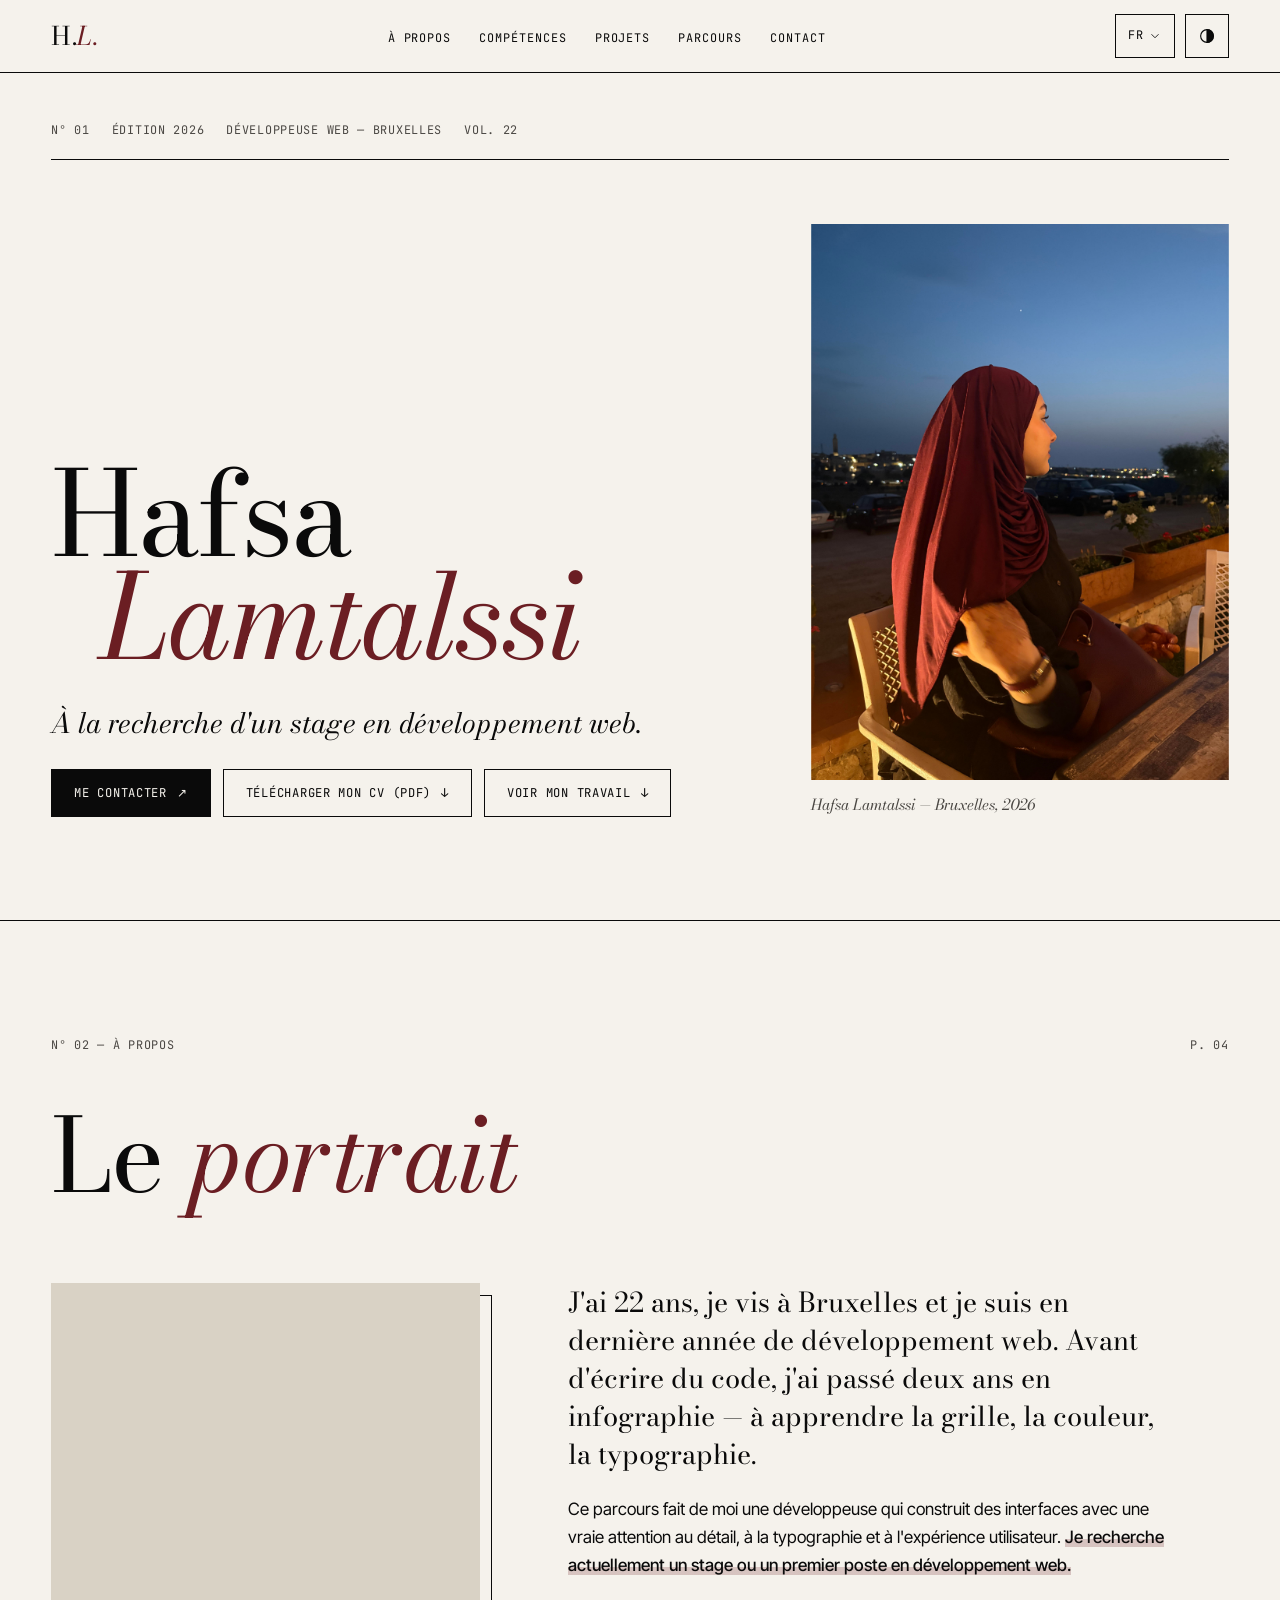
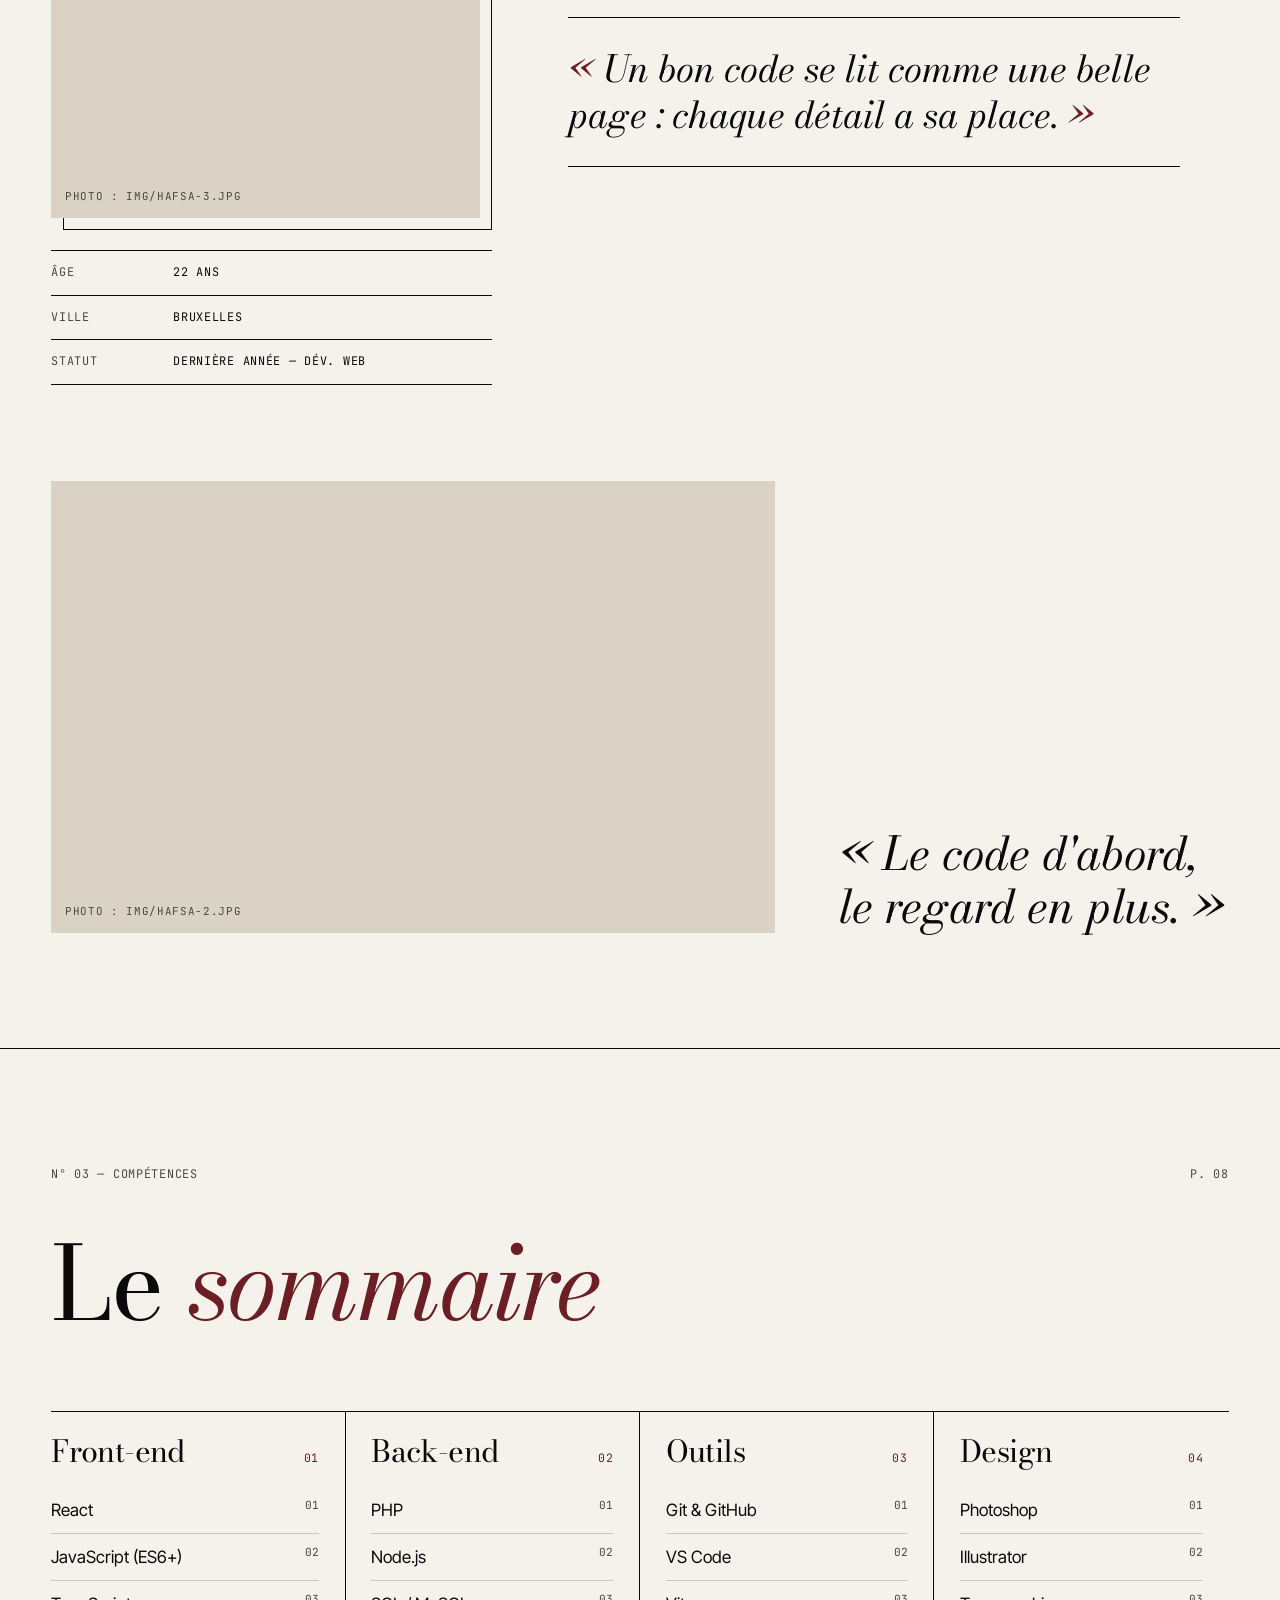
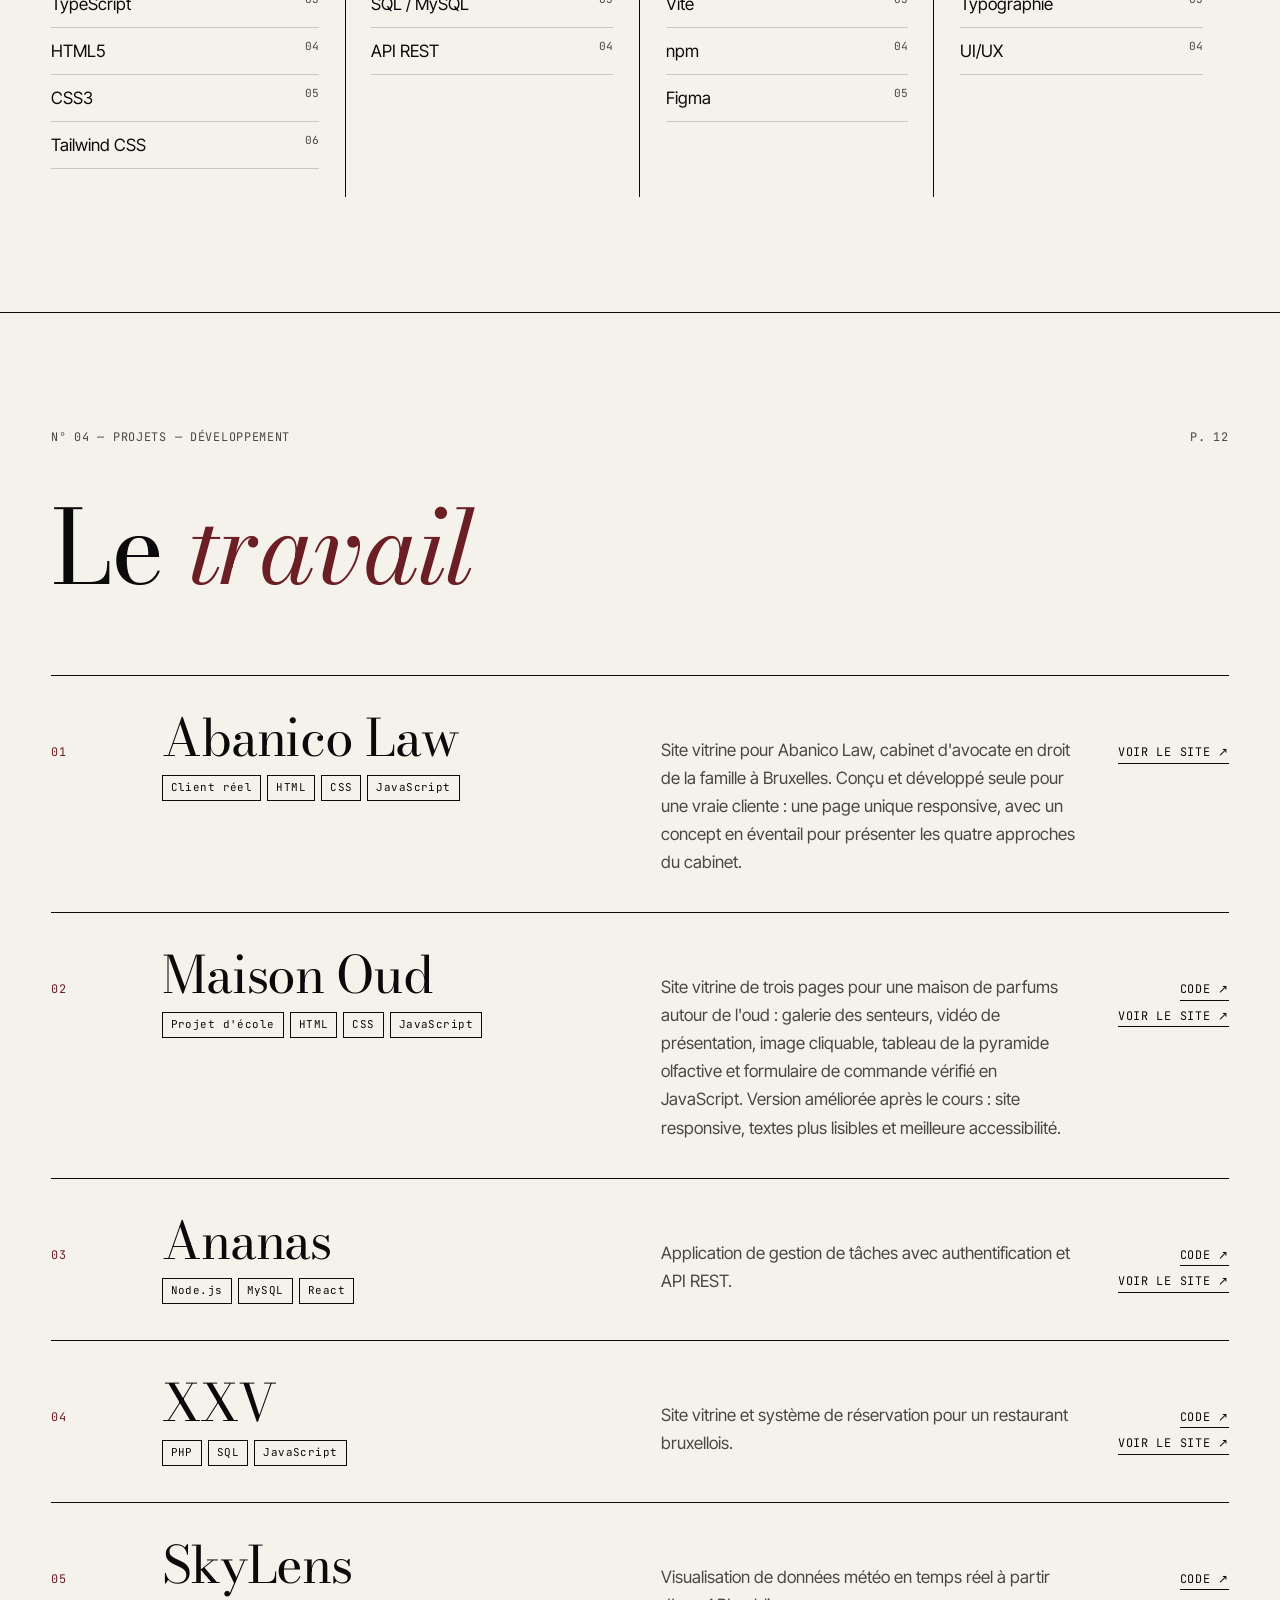
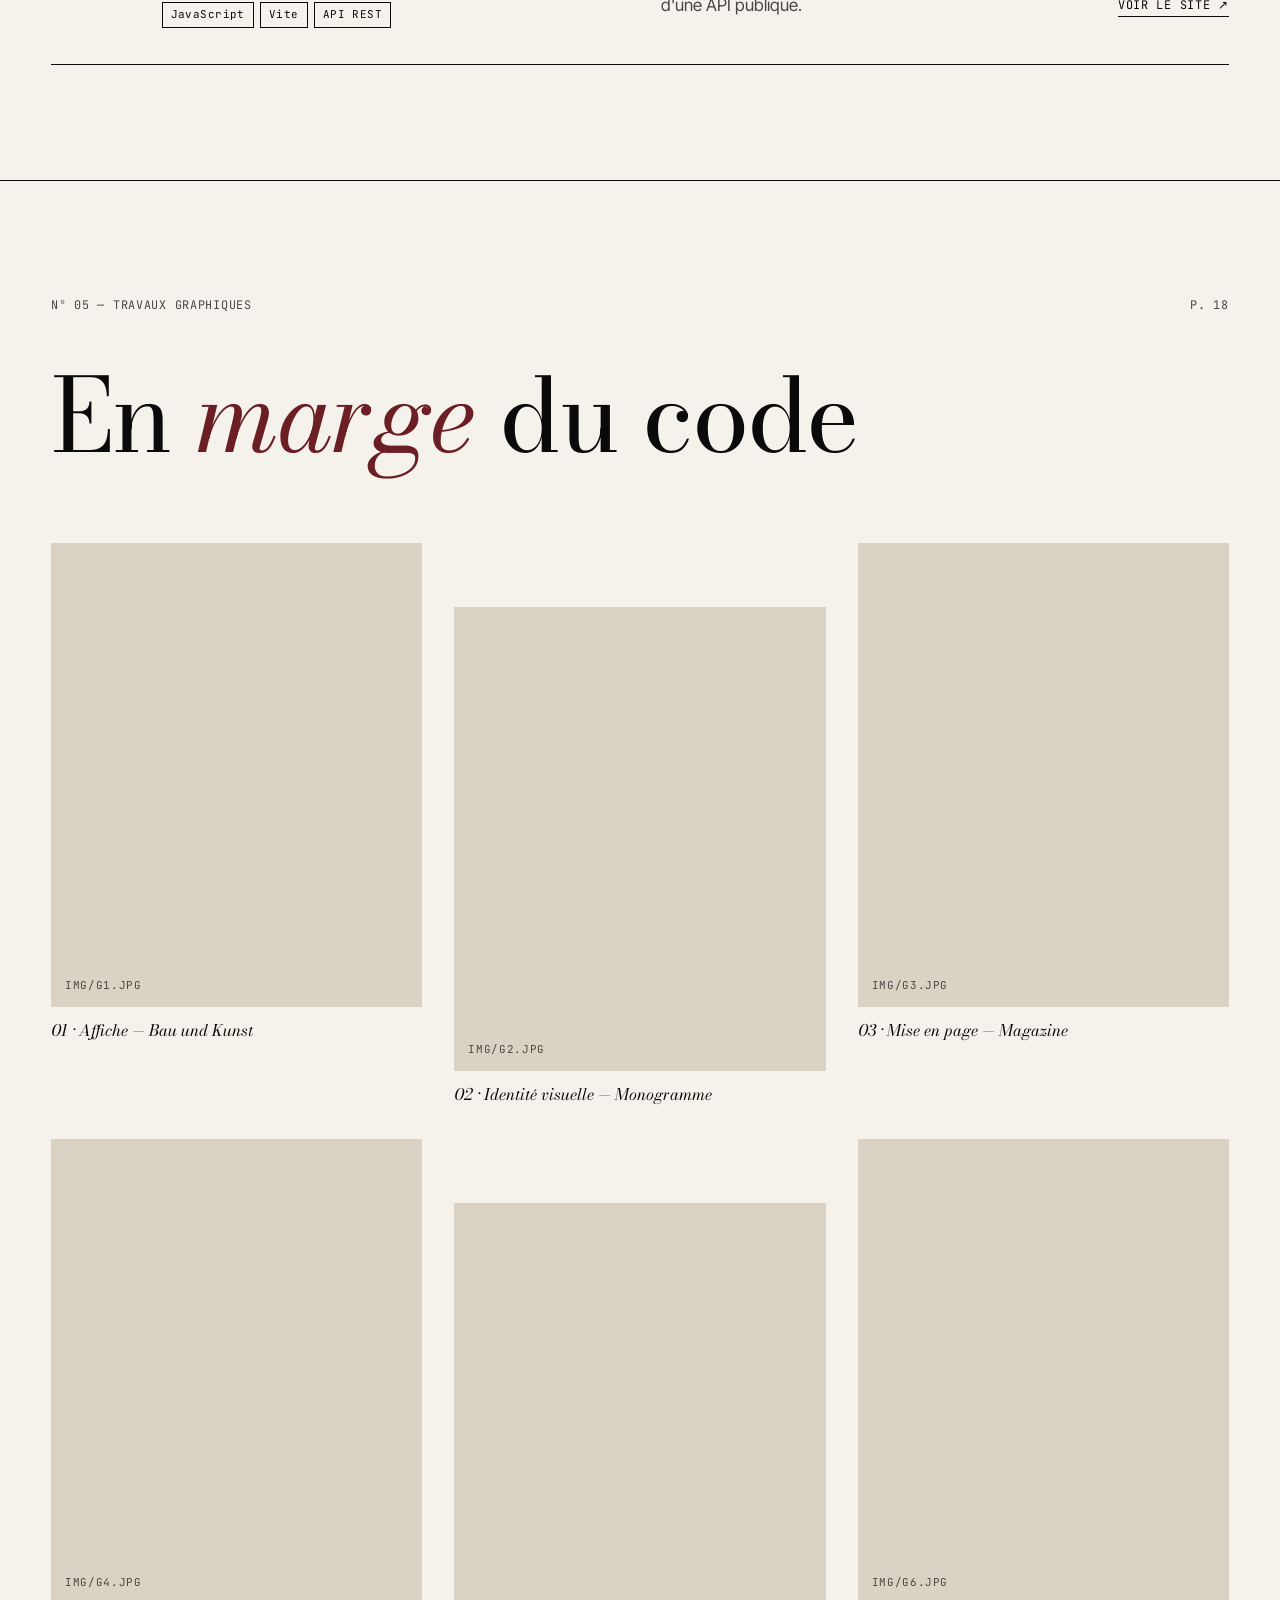
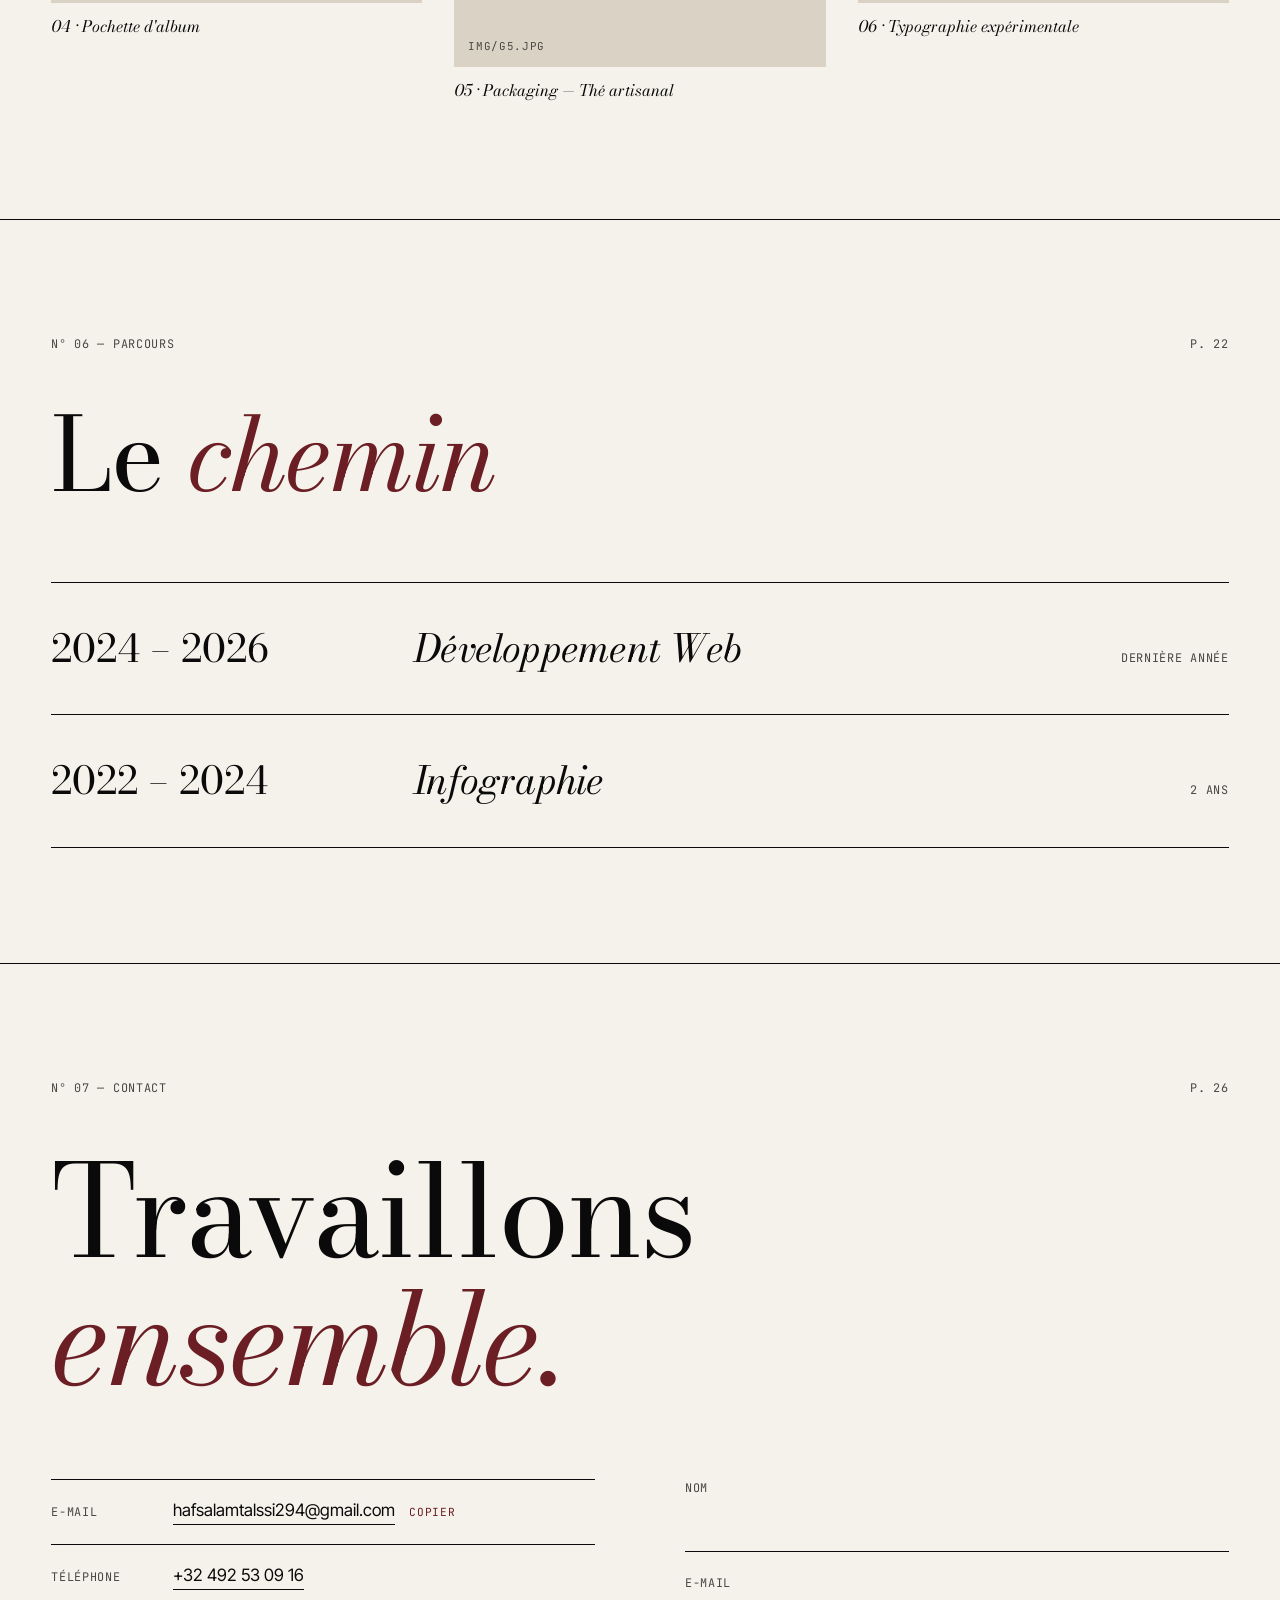
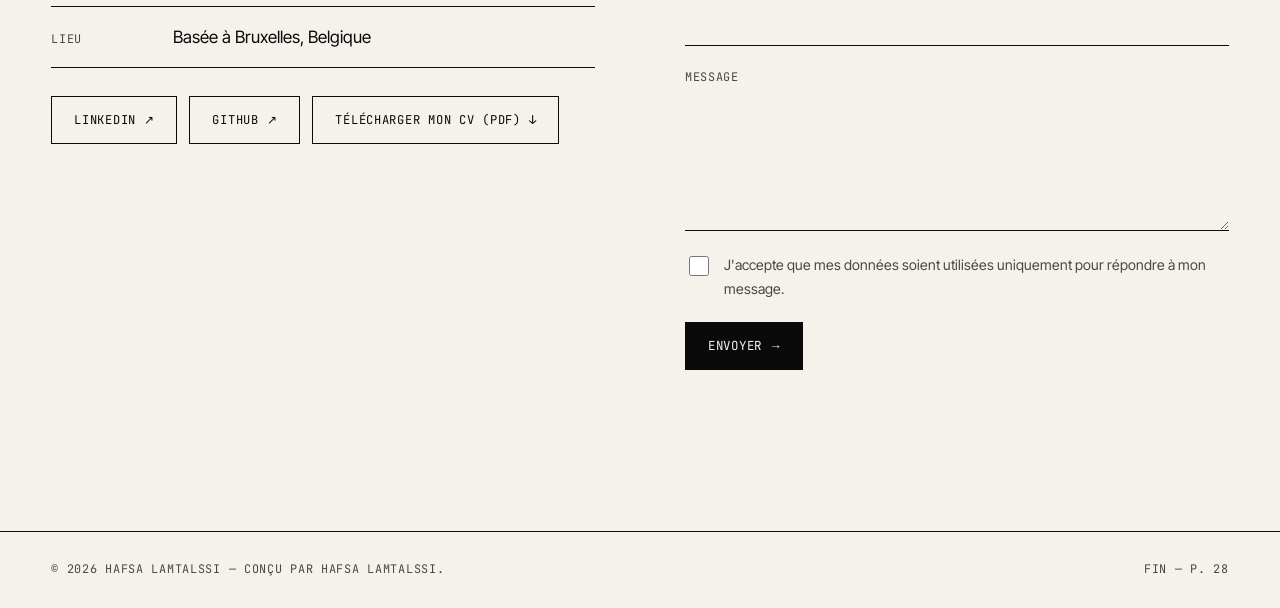
==== commit e4c320dd: "Maison Oud : version améliorée (responsive, lisibilité, CSS commun, formulaires, accessibilité) Co-A" ====
--- a/index.html
+++ b/index.html
@@ -205,7 +205,7 @@
       <li class="project">
         <span class="num mono">02</span>
         <div><h3>Maison Oud</h3><ul class="tags"><li data-i18n="tag.school">Projet d'école</li><li>HTML</li><li>CSS</li><li>JavaScript</li></ul></div>
-        <p data-i18n="p1">Site vitrine de trois pages pour une maison de parfums autour de l'oud : galerie des senteurs, vidéo de présentation, image cliquable, tableau de la pyramide olfactive et formulaire de commande vérifié en JavaScript.</p>
+        <p data-i18n="p1">Site vitrine de trois pages pour une maison de parfums autour de l'oud : galerie des senteurs, vidéo de présentation, image cliquable, tableau de la pyramide olfactive et formulaire de commande vérifié en JavaScript. Version améliorée après le cours : site responsive, textes plus lisibles et meilleure accessibilité.</p>
         <div class="plinks mono"><a href="https://github.com/hafsa-lamtalssi/hafsa-lamtalssi.github.io/tree/main/projets/maison-oud" target="_blank" rel="noopener">Code ↗</a><a href="projets/maison-oud/" target="_blank" rel="noopener" data-i18n="p.site">Voir le site ↗</a></div>
       </li>
       <li class="project">
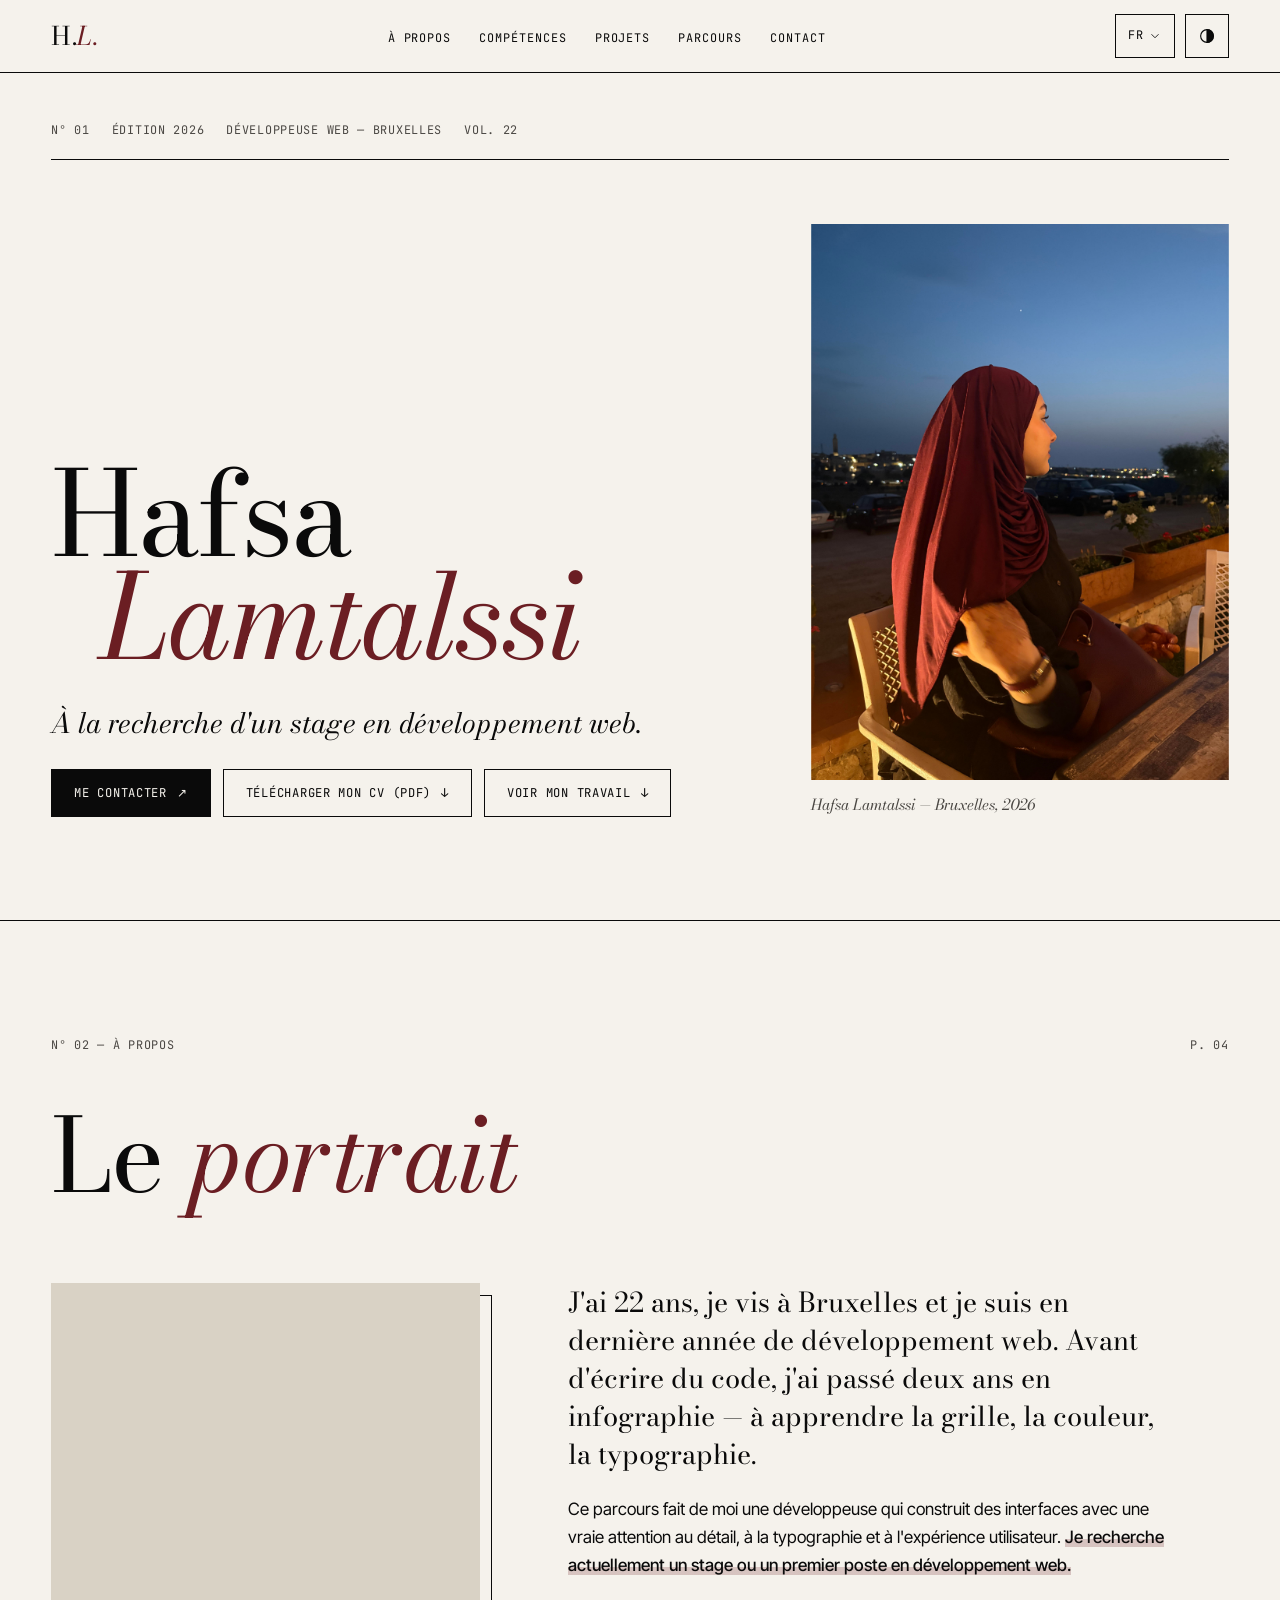
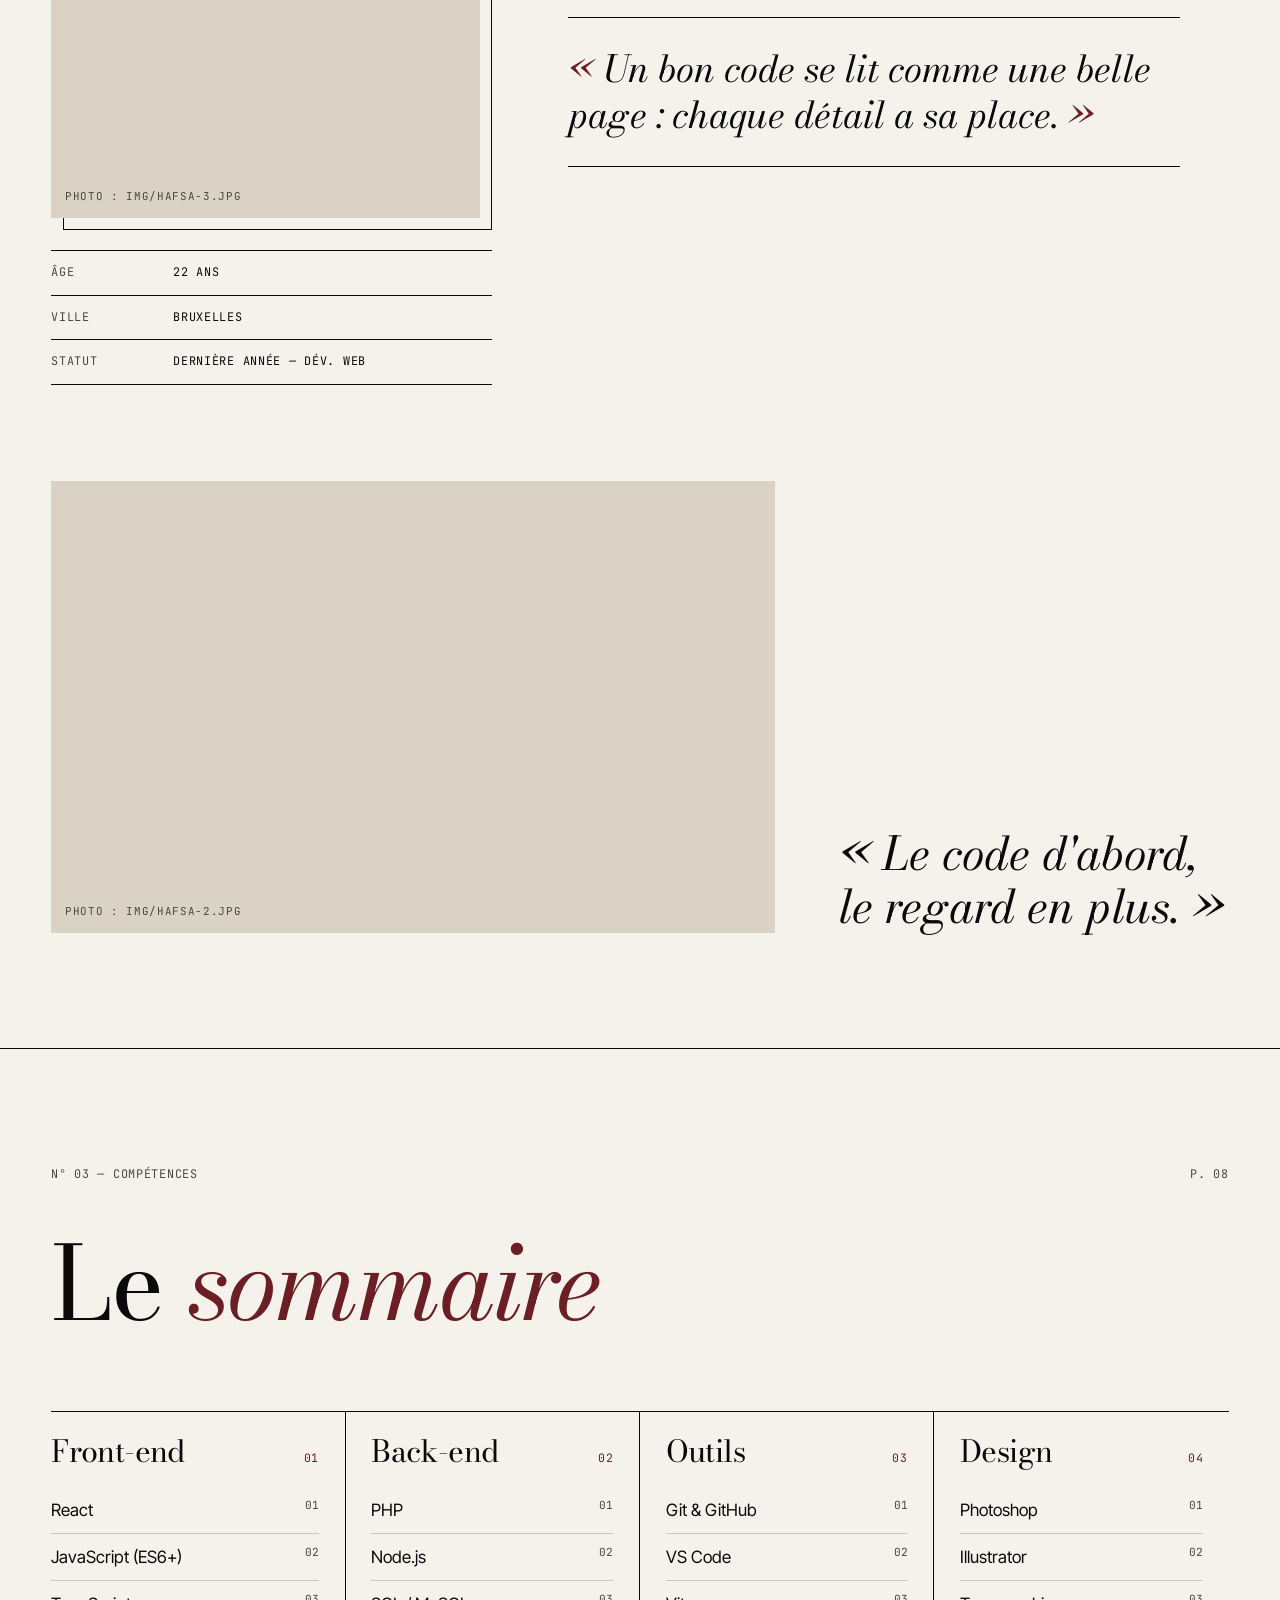
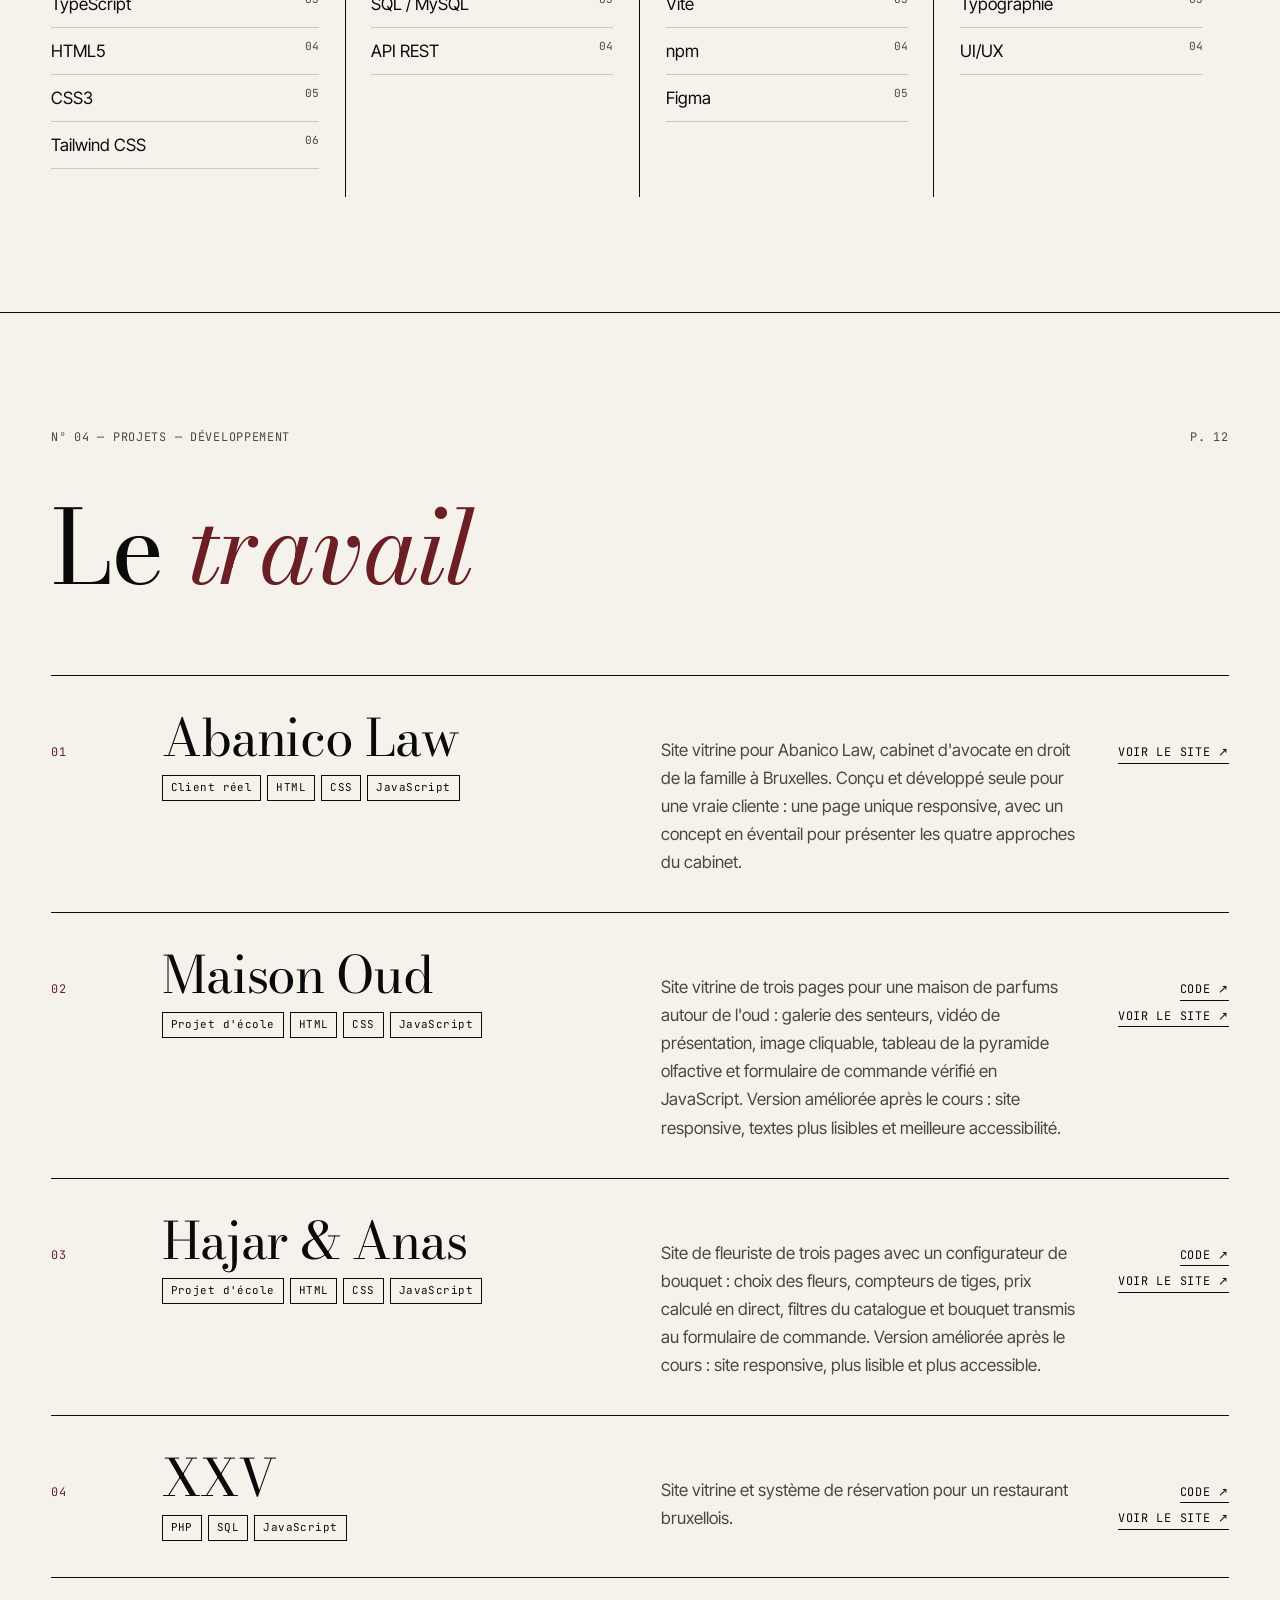
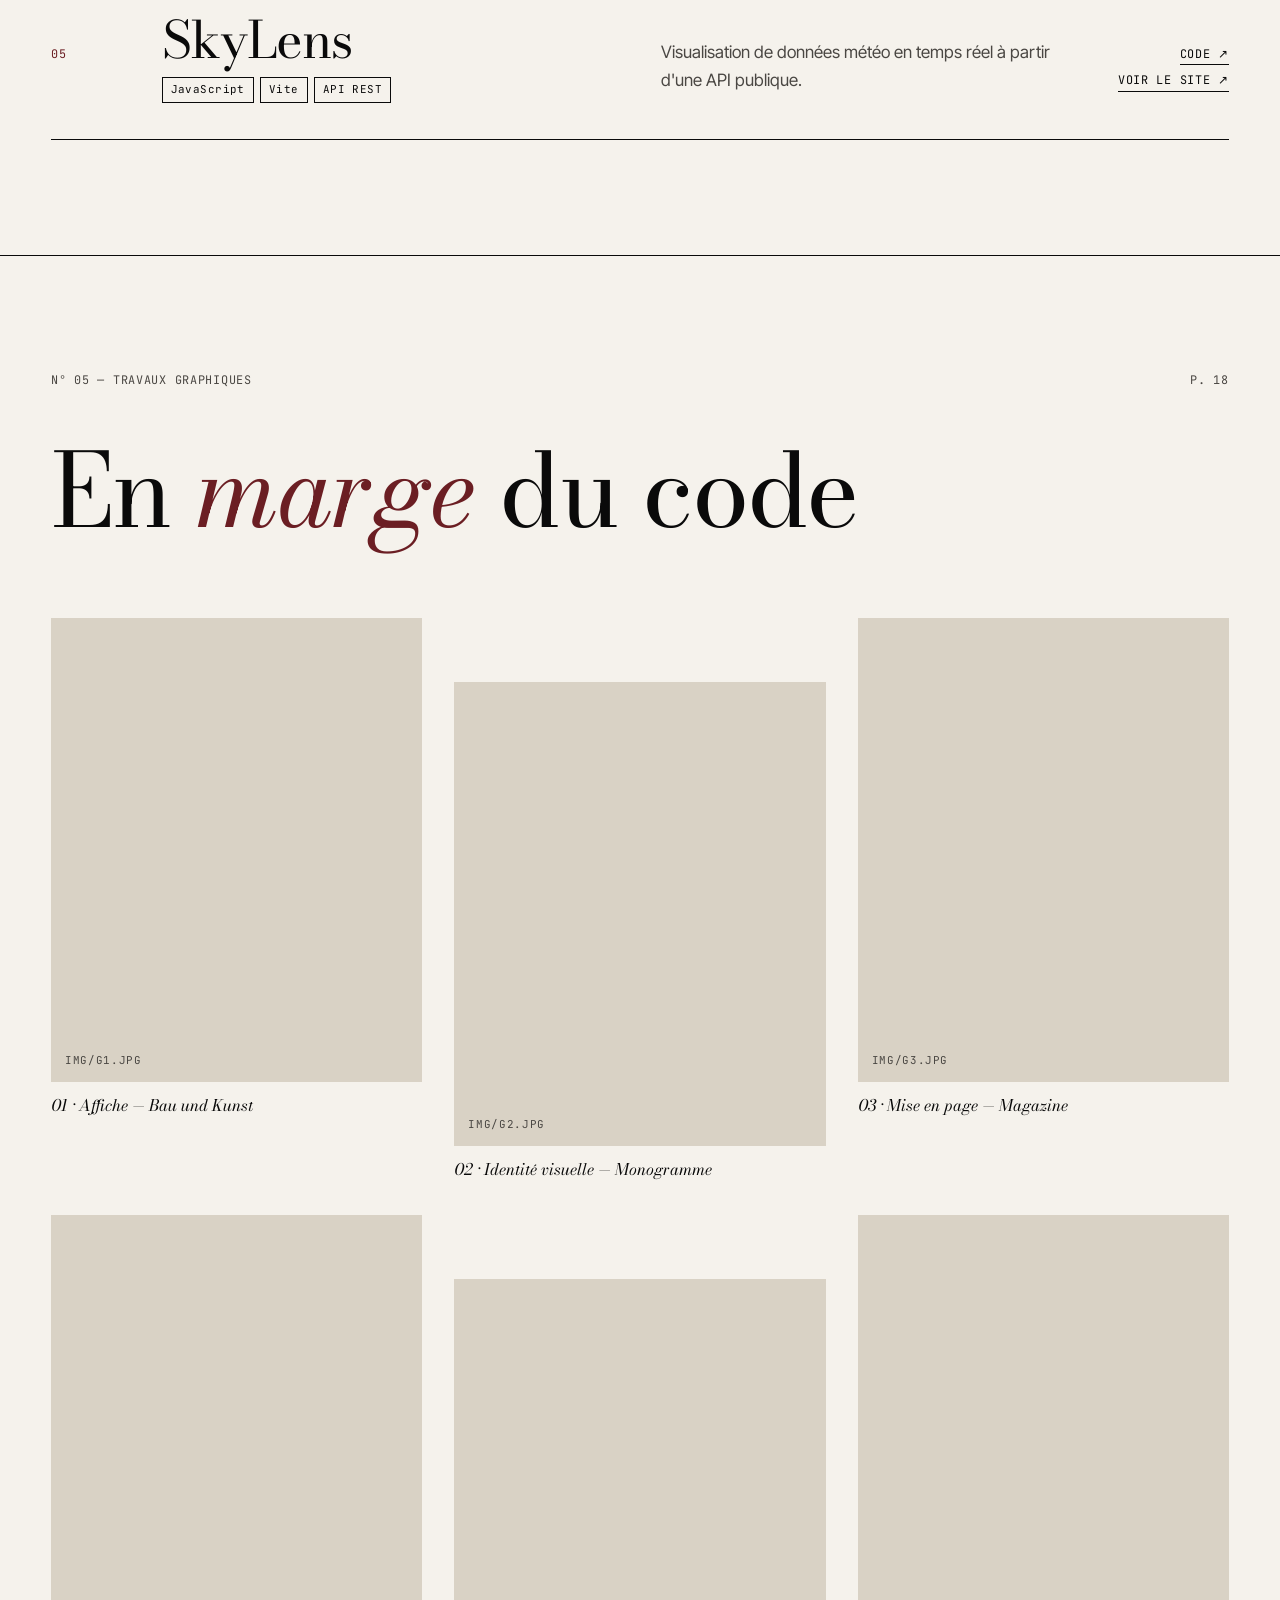
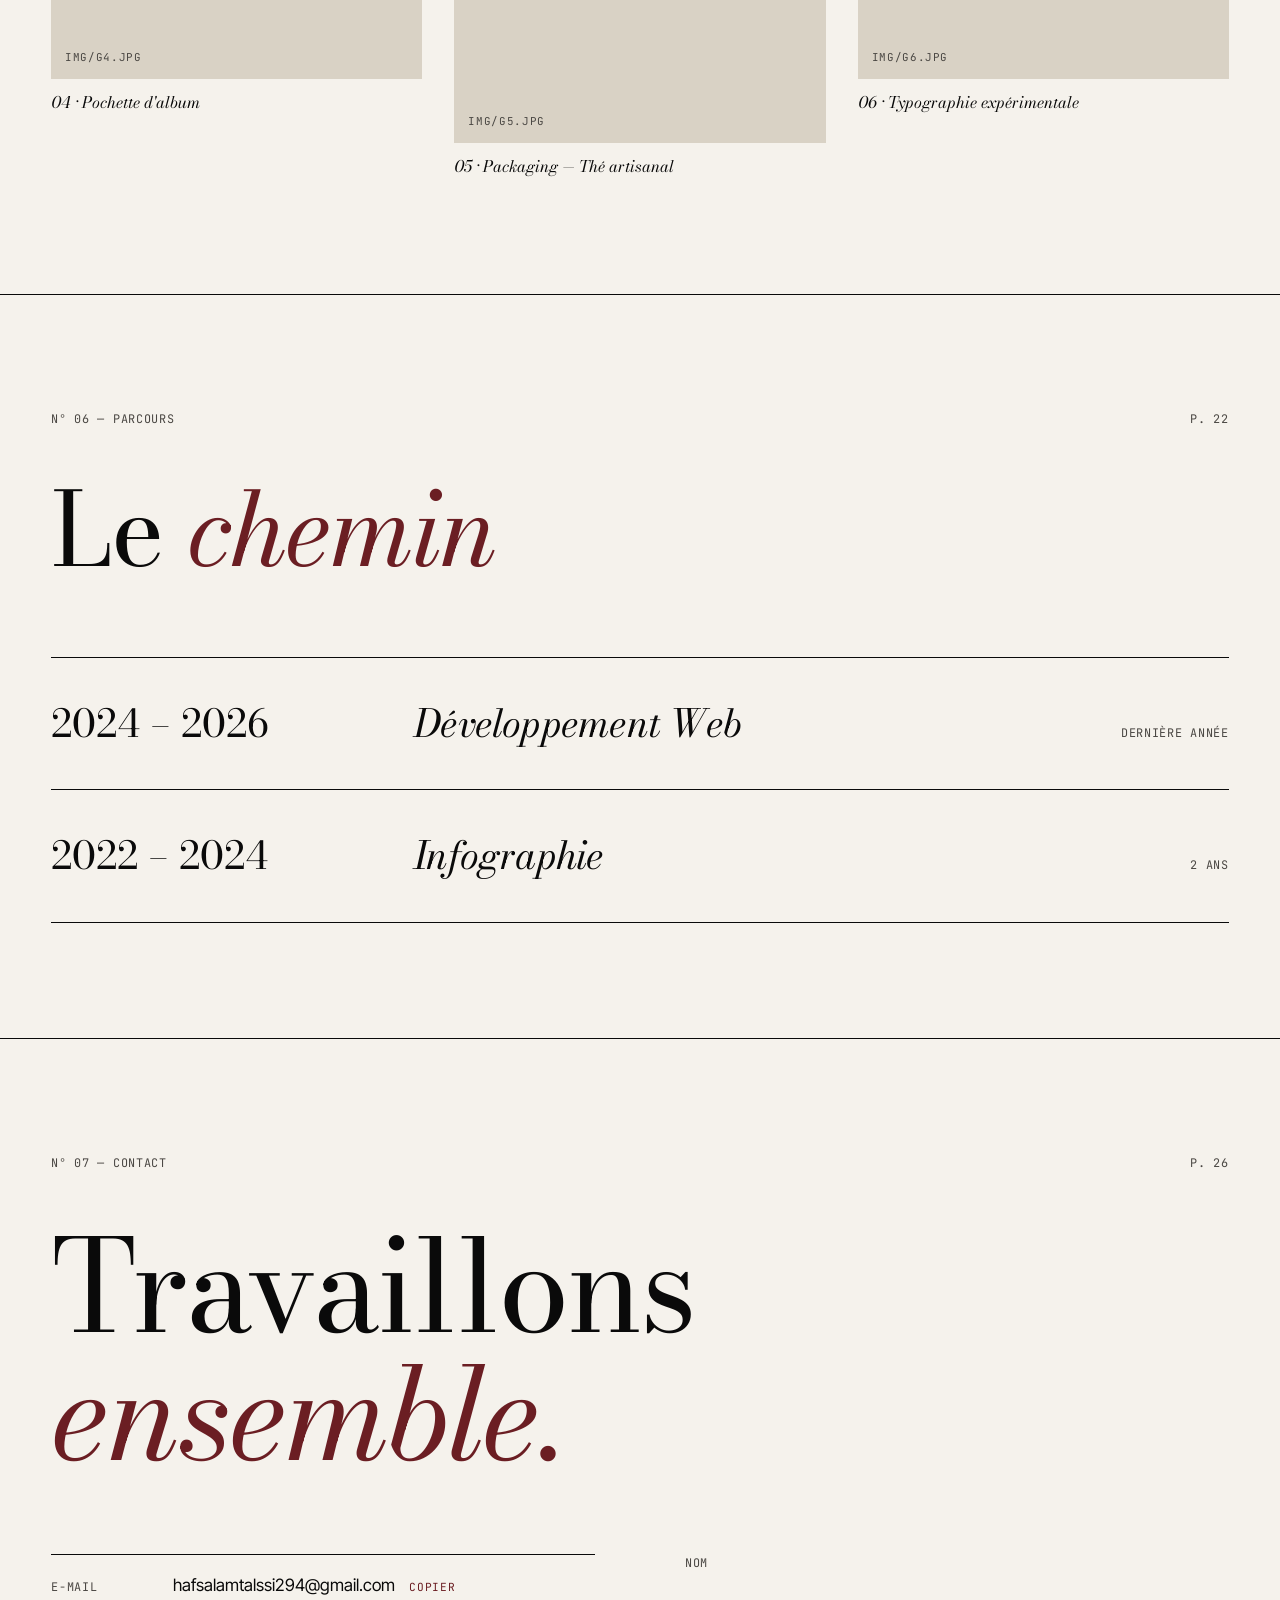
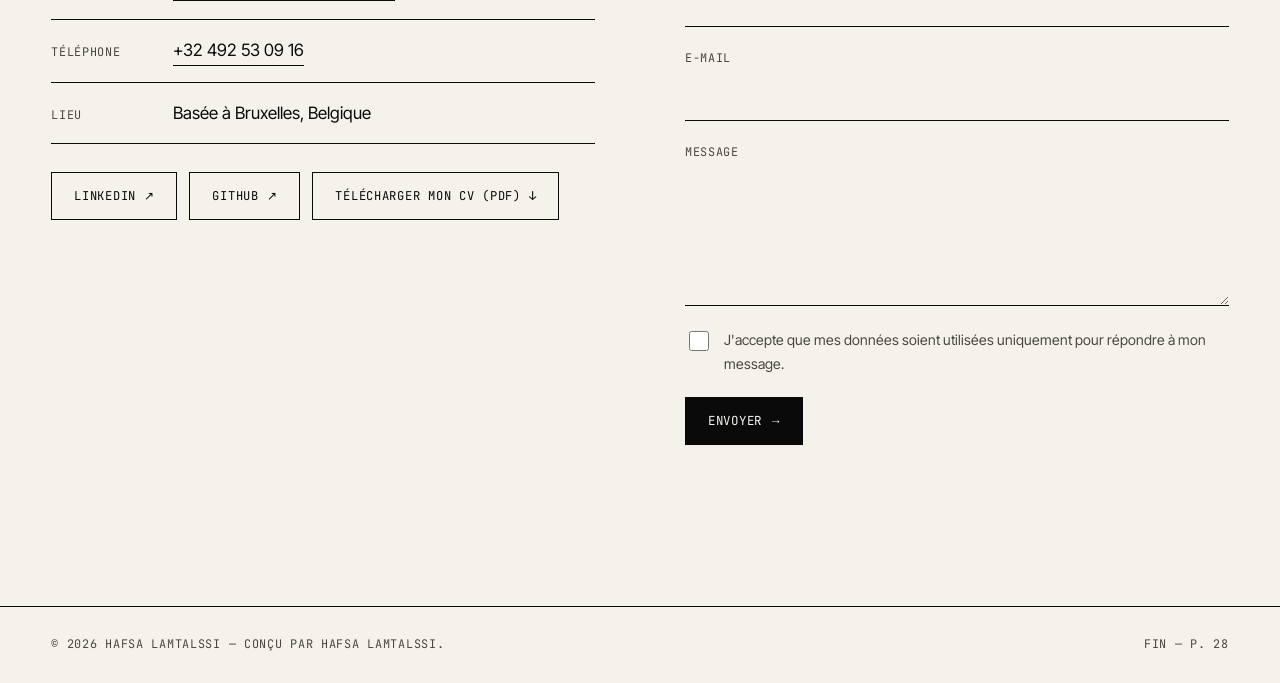
==== commit c1e91f4e: "Ajoute le projet Hajar & Anas (version améliorée) à la place de Ananas Co-Authored-By: Claude Opus 5" ====
--- a/index.html
+++ b/index.html
@@ -210,9 +210,9 @@
       </li>
       <li class="project">
         <span class="num mono">03</span>
-        <div><h3>Ananas</h3><ul class="tags"><li>Node.js</li><li>MySQL</li><li>React</li></ul></div>
-        <p data-i18n="p2">Application de gestion de tâches avec authentification et API REST.</p>
-        <div class="plinks mono"><a href="https://github.com/hafsa-lamtalssi" target="_blank" rel="noopener">Code ↗</a><a href="#" data-i18n="p.site">Voir le site ↗</a></div>
+        <div><h3>Hajar &amp; Anas</h3><ul class="tags"><li data-i18n="tag.school">Projet d'école</li><li>HTML</li><li>CSS</li><li>JavaScript</li></ul></div>
+        <p data-i18n="p.hajar">Site de fleuriste de trois pages avec un configurateur de bouquet : choix des fleurs, compteurs de tiges, prix calculé en direct, filtres du catalogue et bouquet transmis au formulaire de commande. Version améliorée après le cours : site responsive, plus lisible et plus accessible.</p>
+        <div class="plinks mono"><a href="https://github.com/hafsa-lamtalssi/hafsa-lamtalssi.github.io/tree/main/projets/hajar-anas" target="_blank" rel="noopener">Code ↗</a><a href="projets/hajar-anas/" target="_blank" rel="noopener" data-i18n="p.site">Voir le site ↗</a></div>
       </li>
       <li class="project">
         <span class="num mono">04</span>
